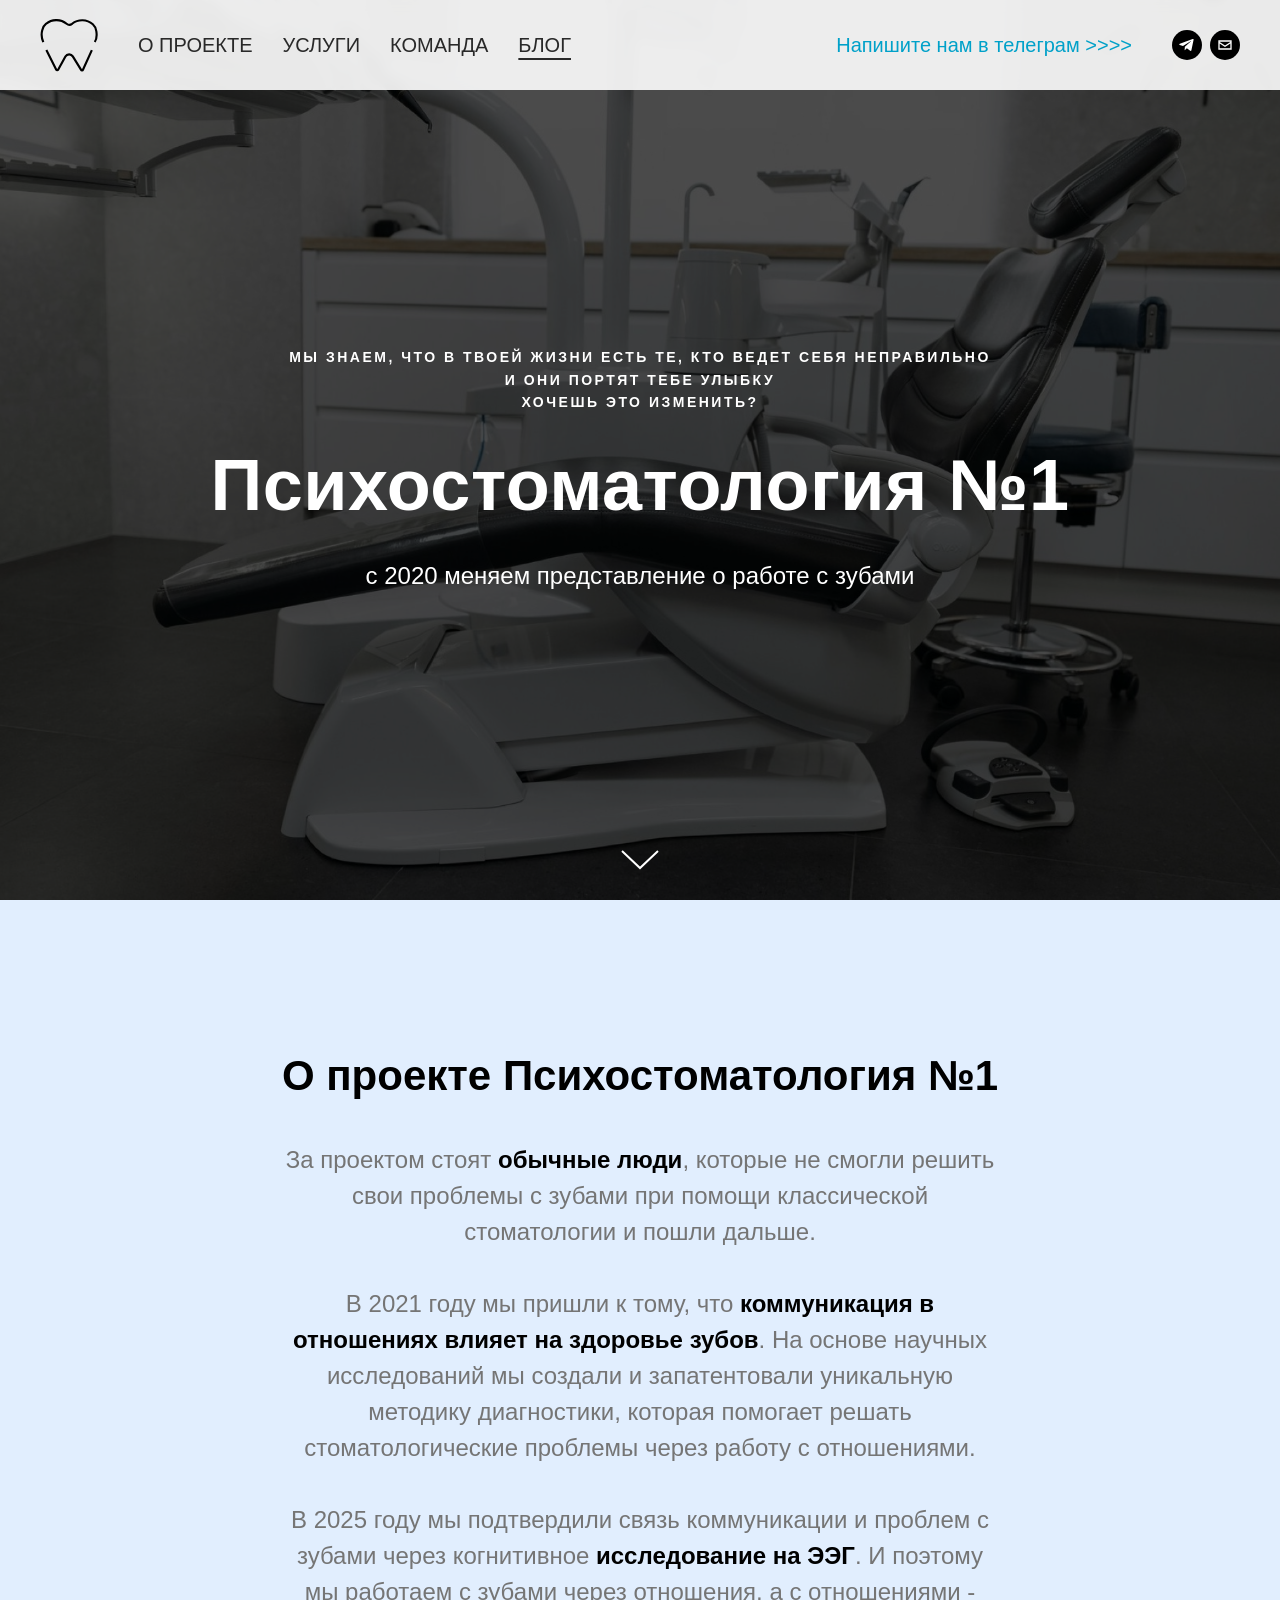
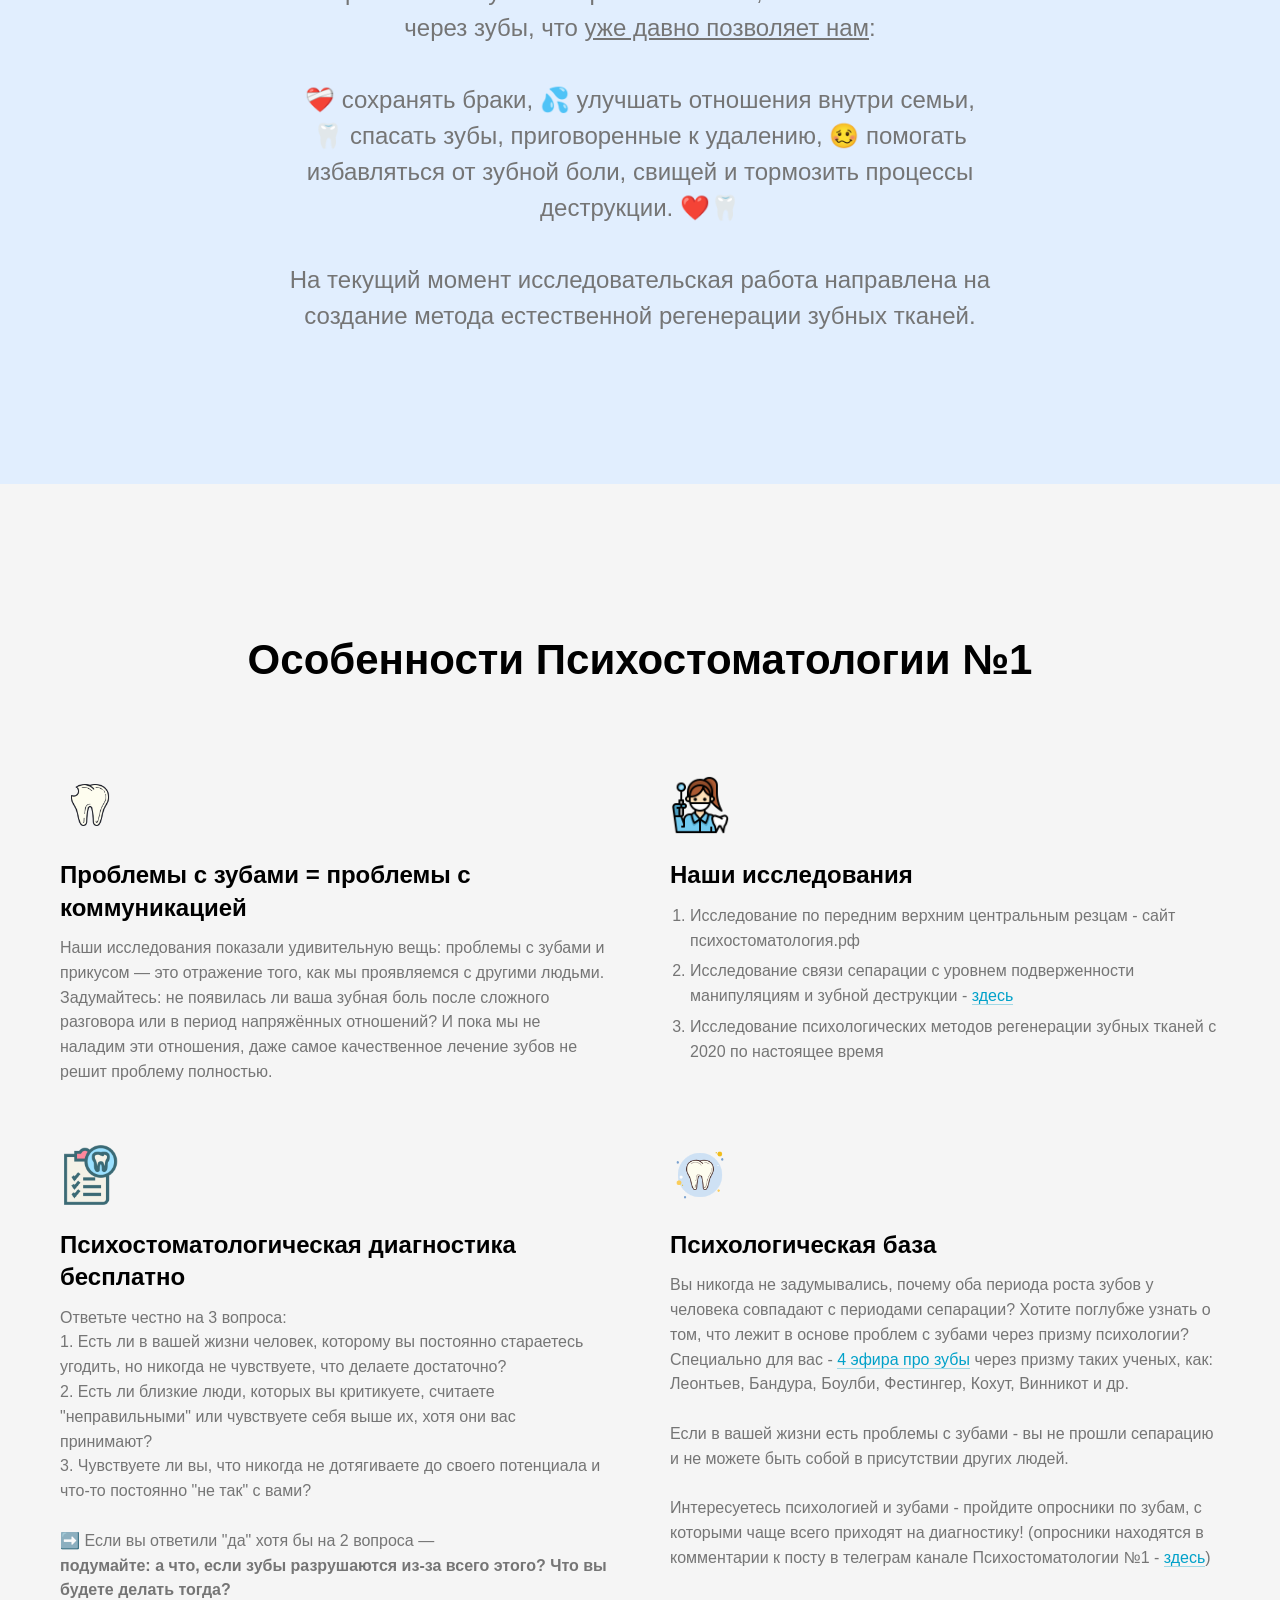
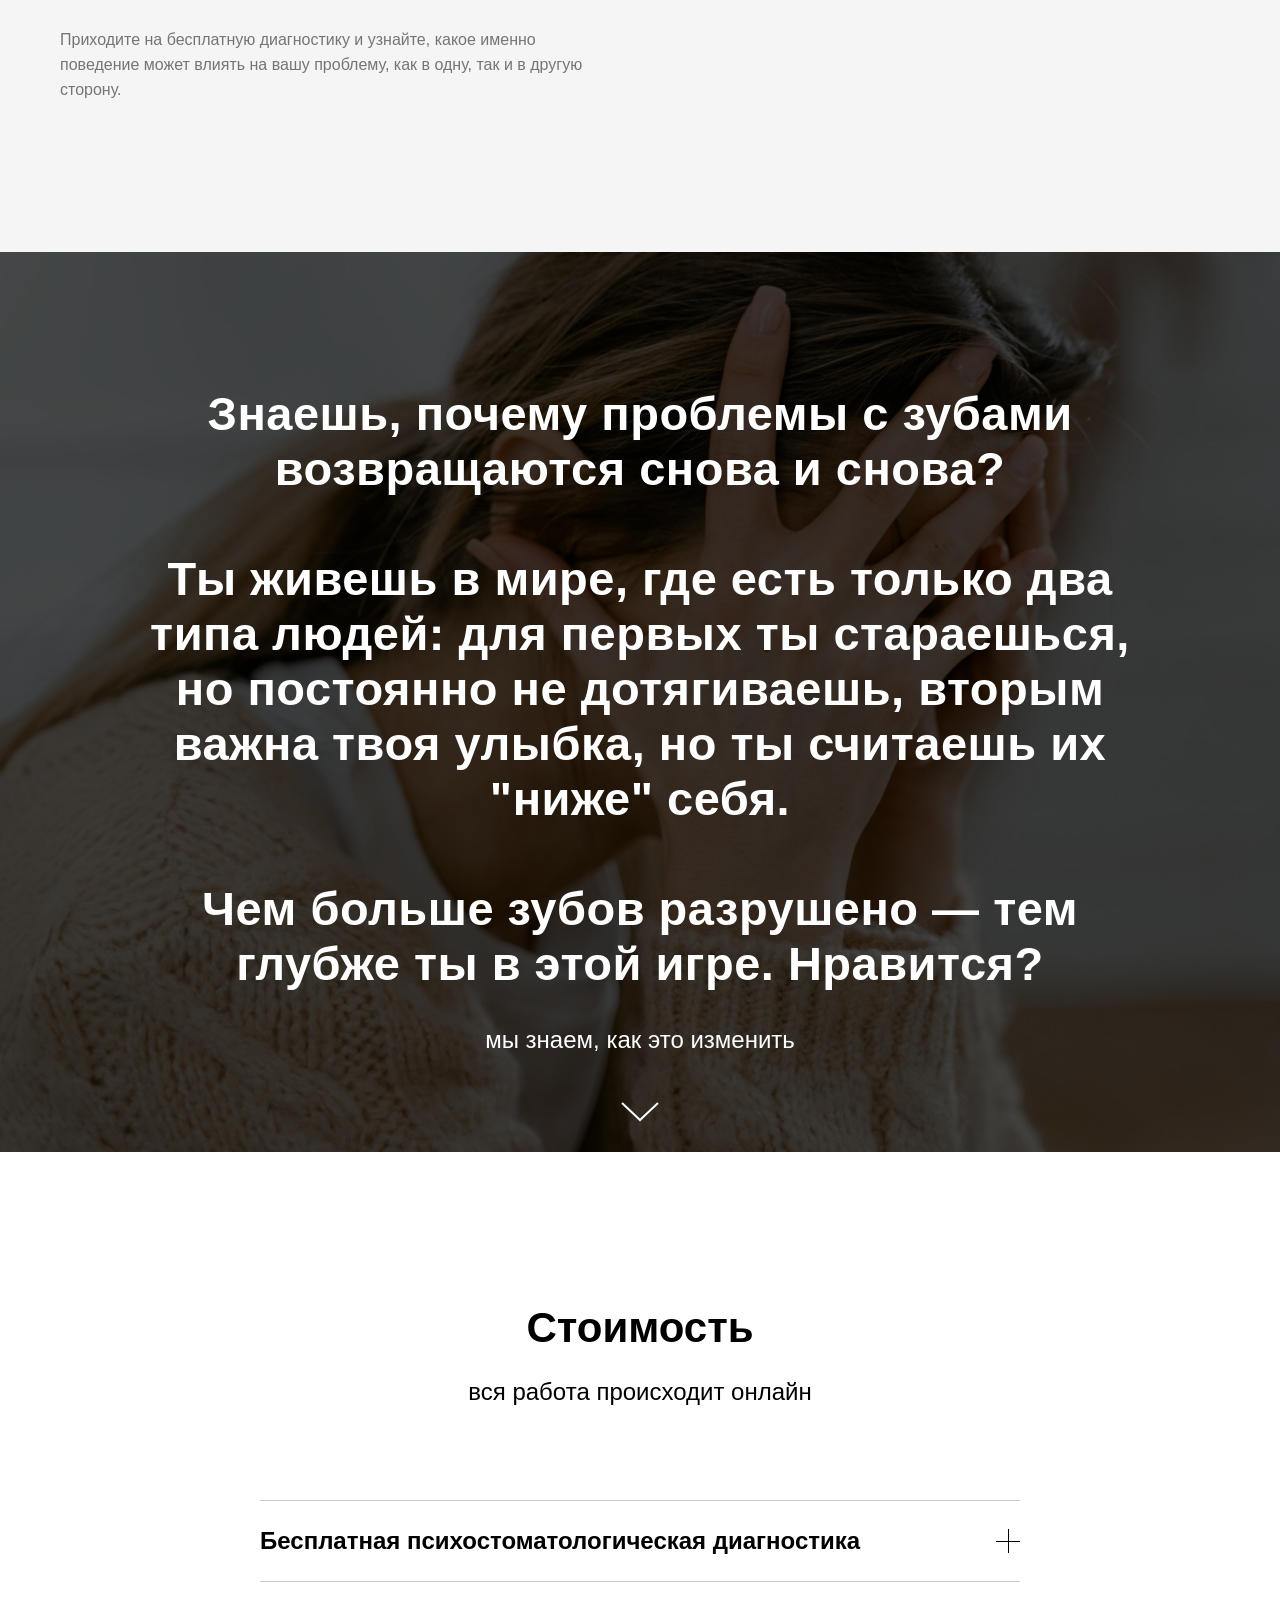
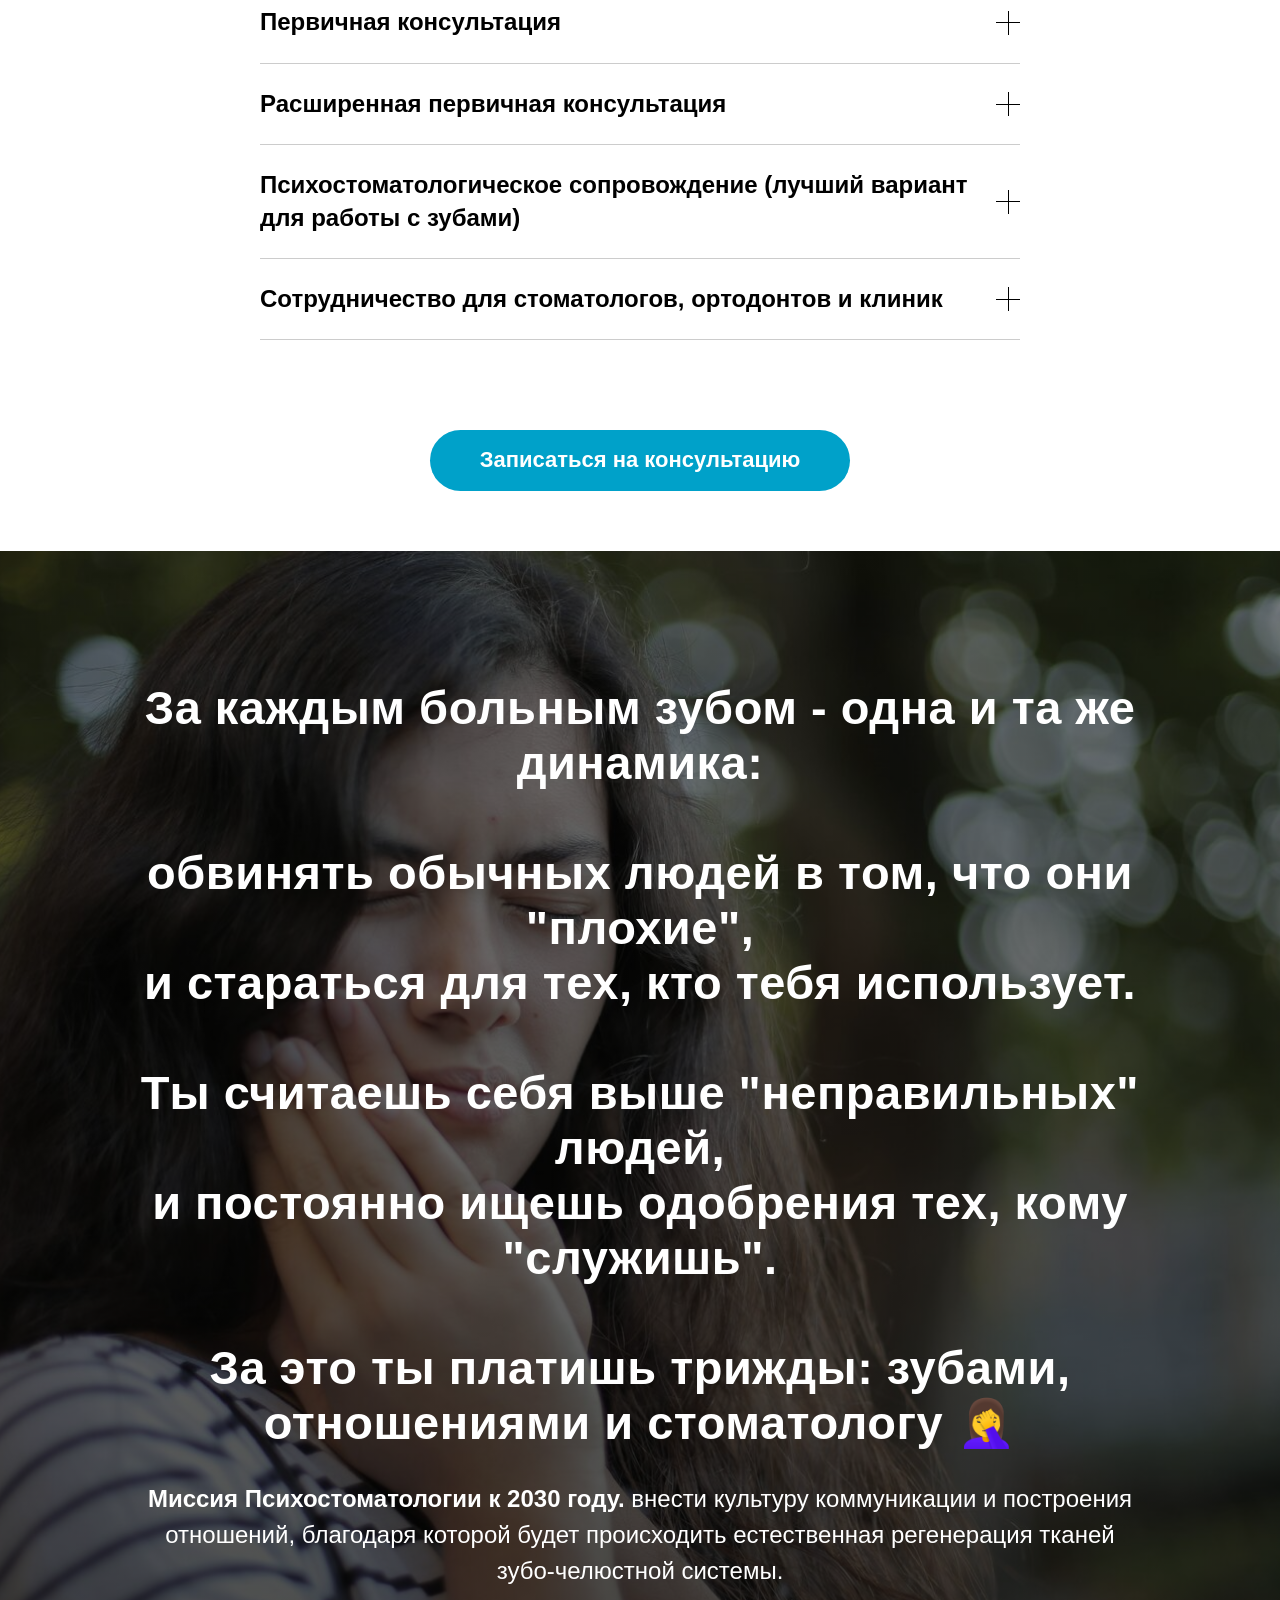
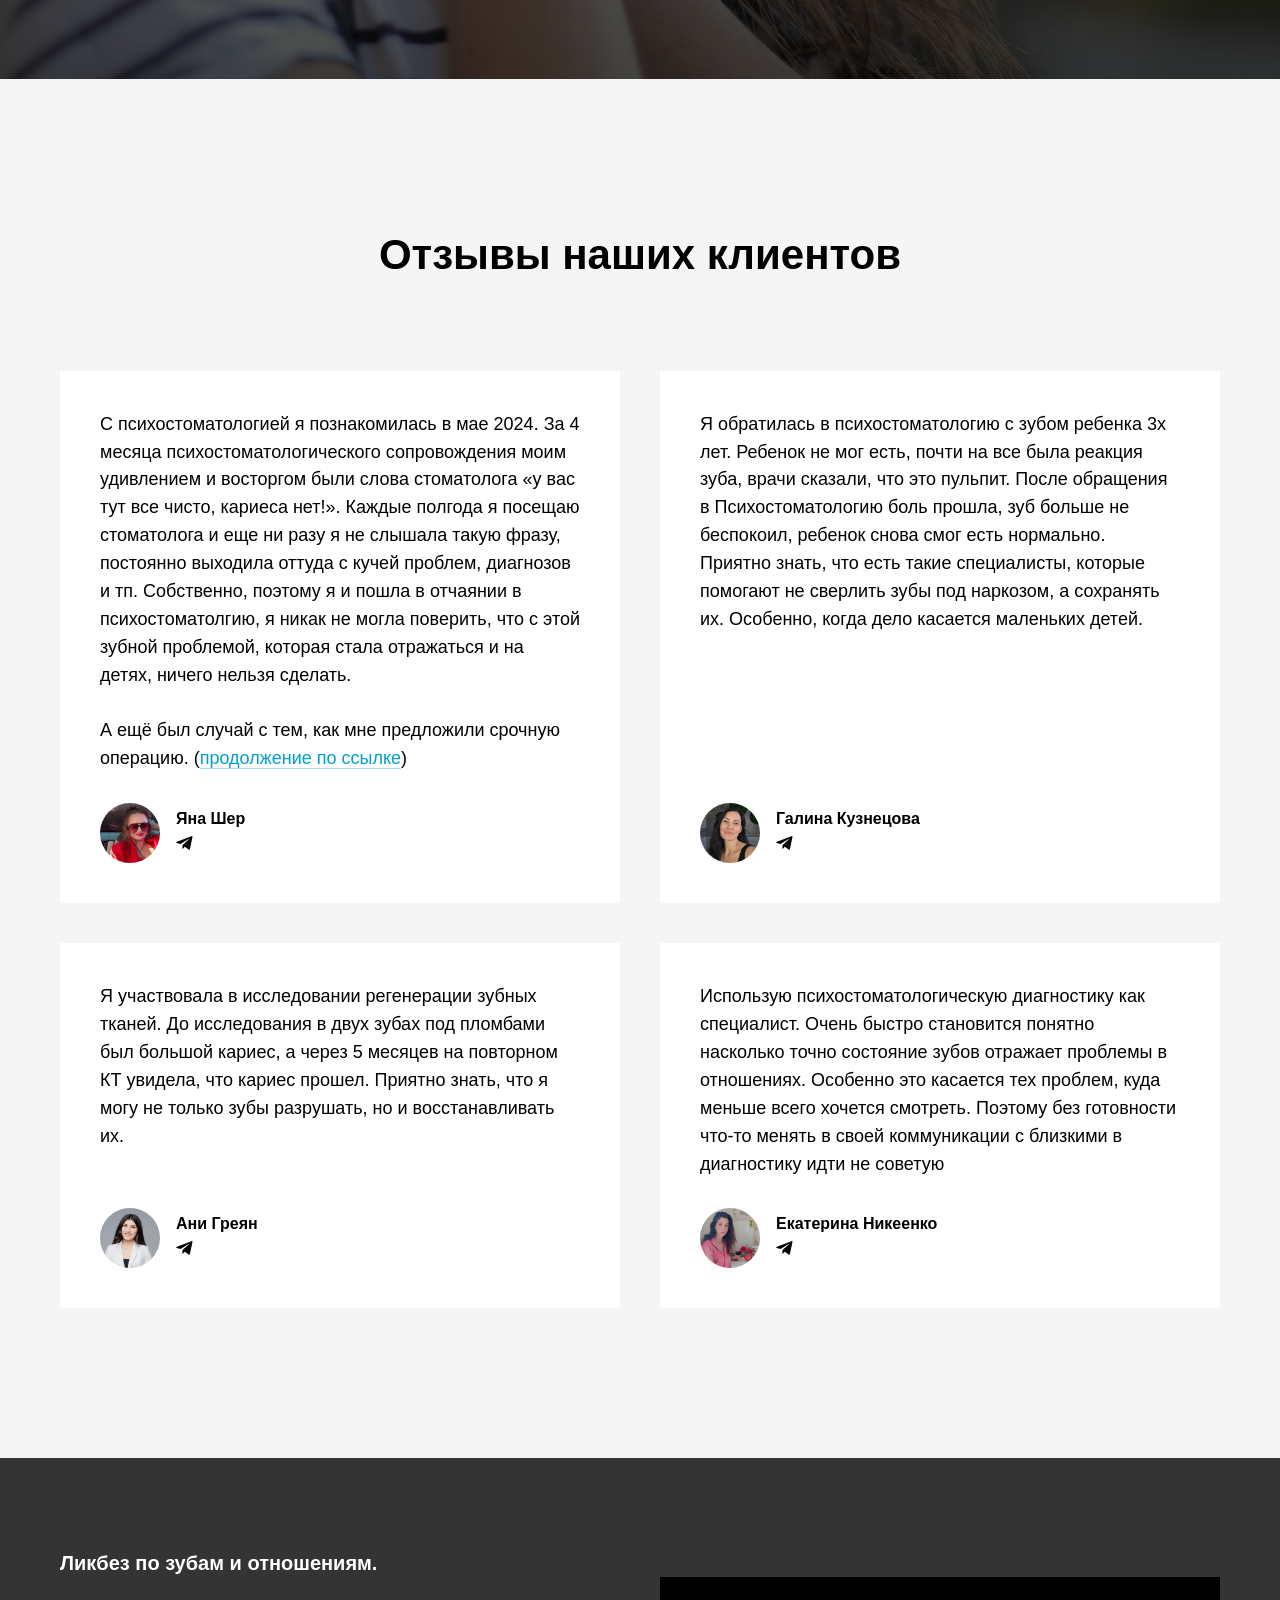
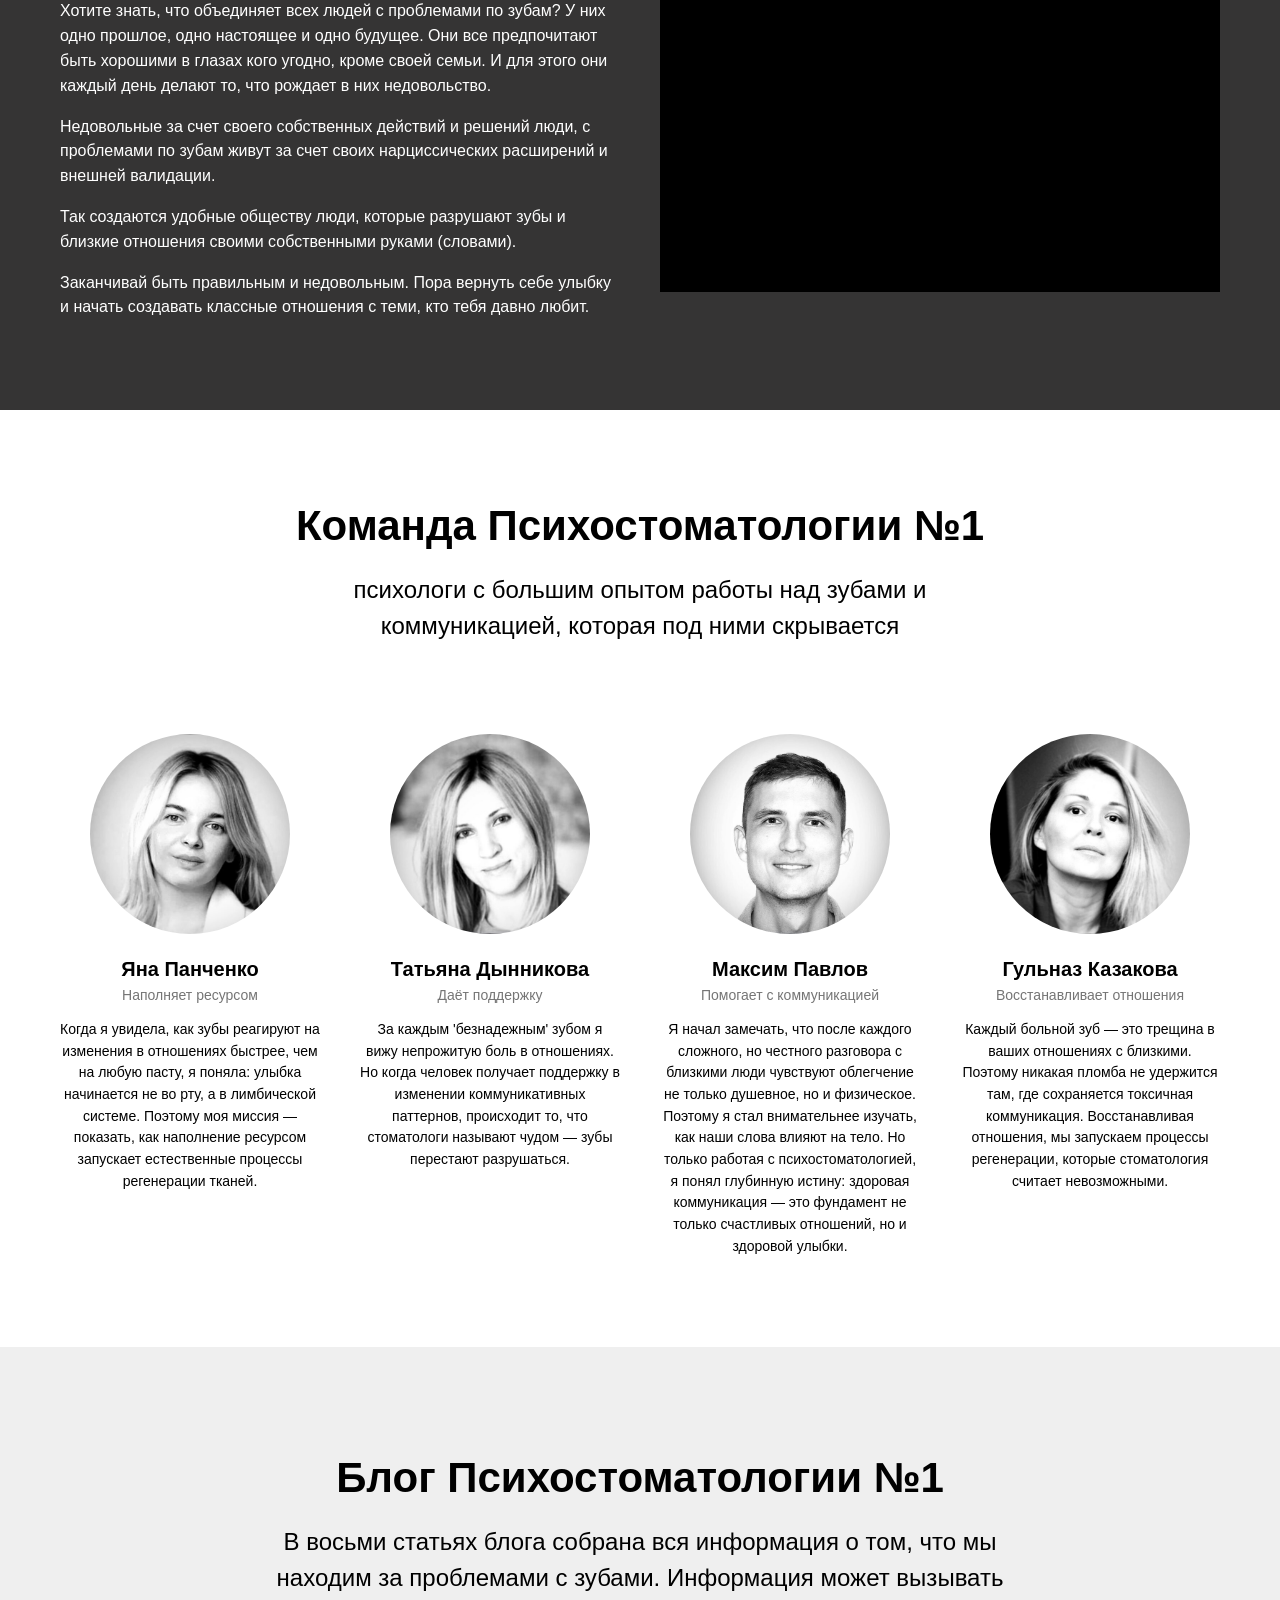
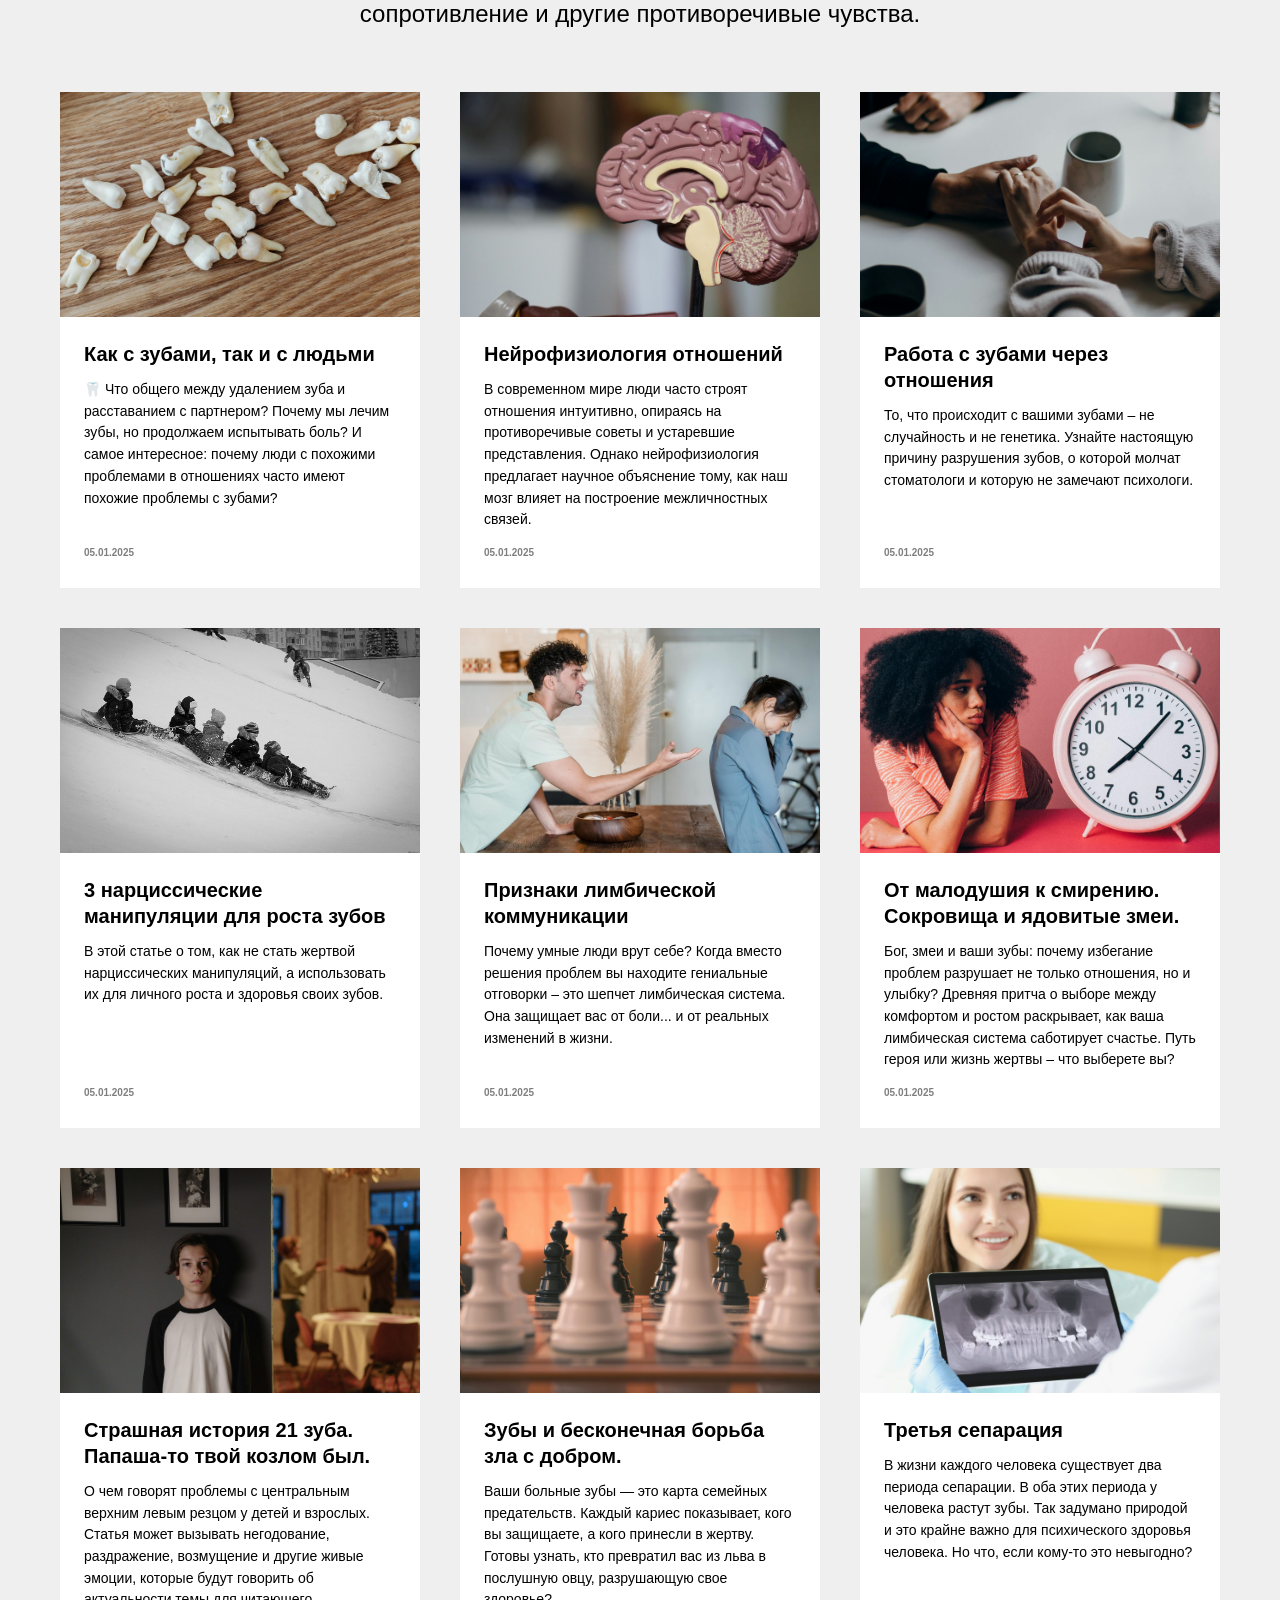
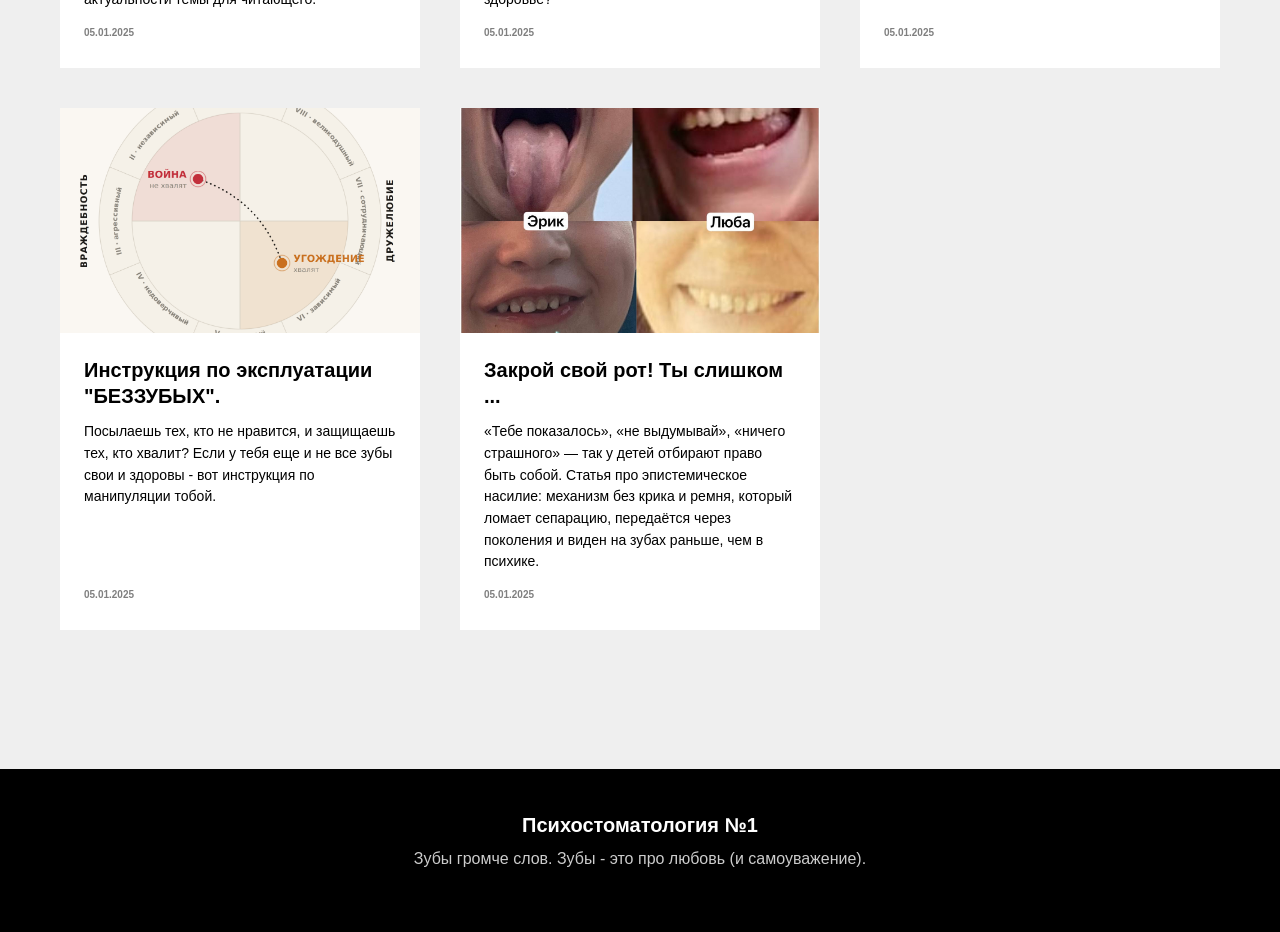
==== index.html @ bb23e8fd "Rephrase diagnostic result sentence (ТЗ-5 B) Co-Authored-By: Claude Opus 5.5 <noreply@anthropic.com>" ====
<!DOCTYPE html>
<html lang="ru">
<head>
<meta charset="utf-8">
<meta name="viewport" content="width=device-width, initial-scale=1">
<title>Психостоматология №1</title>
<meta name="description" content="Про зубы через отношения. Без сверления и удаления.">
<link rel="canonical" href="https://psyteeth.ru/">
<meta property="og:type" content="website">
<meta property="og:title" content="Психостоматология №1">
<meta property="og:description" content="Про зубы через отношения. Без сверления и удаления.">
<meta property="og:url" content="https://psyteeth.ru/">
<meta property="og:image" content="https://psyteeth.ru/assets/img/62626664-noroot.jpg">
<link rel="icon" href="./assets/img/30326538-ttttt.svg" type="image/svg+xml">
<link rel="preload" as="image" href="./assets/img/62626664-noroot.jpg">
<link rel="stylesheet" href="./assets/css/style.css">
</head>
<body>

<header class="header">
  <div class="header__inner">
    <a class="header__logo" href="./" aria-label="Психостоматология №1"><img src="./assets/img/30326538-ttttt.svg" alt="Психостоматология №1"></a>
    <nav class="header__nav">
      <a href="#about">О проекте</a>
      <a href="#services">Услуги</a>
      <a href="#specialists">Команда</a>
      <a href="#blog">Блог</a>
    </nav>
    <a class="header__cta" href="https://t.me/psyteeth">Напишите нам в телеграм &gt;&gt;&gt;&gt;</a>
    <div class="header__social">
      <a href="https://t.me/psyteeth" aria-label="Telegram"><svg viewBox="0 0 24 24"><path d="M21.9 4.3 18.6 19.8c-.2 1.1-.9 1.4-1.8.9l-5-3.7-2.4 2.3c-.3.3-.5.5-1 .5l.4-5.1 9.2-8.3c.4-.4-.1-.6-.6-.2L6 13.4 1.1 11.9c-1.1-.3-1.1-1.1.2-1.6L20.5 2.9c.9-.3 1.7.2 1.4 1.4z"/></svg></a>
      <a href="mailto:psyteeth@gmail.com" aria-label="Email"><svg viewBox="0 0 24 24"><path d="M2 5h20v14H2zm2 2v.4l8 5.3 8-5.3V7zm16 10V9.8l-8 5.3-8-5.3V17z"/></svg></a>
    </div>
    <button class="burger" aria-label="Меню" aria-expanded="false"><span></span><span></span><span></span></button>
  </div>
</header>

<main>
<section class="cover" style="background-image:url('./assets/img/62626664-noroot.jpg')">
  <div class="cover__inner">
    <div class="cover__uptitle">мы знаем, что в твоей жизни есть те, кто ведет себя неправильно<br>и они портят тебе улыбку<br>хочешь это изменить?</div>
    <h1 class="cover__title">Психостоматология №1</h1>
    <div class="cover__descr">с 2020 меняем представление о работе с зубами</div>
  </div>
  <a class="cover__arrow" href="#about" aria-label="Вниз"><svg viewBox="0 0 38 20"><path d="M1 1l18 17L37 1"/></svg></a>
</section>

<section id="about" class="section bg-blue">
  <div class="container narrow center">
    <h2 class="section-title" style="margin-bottom:40px">О проекте Психостоматология №1</h2>
    <div class="descr-xl">
      <p>За проектом стоят <strong>обычные люди</strong>, которые не смогли решить свои проблемы с зубами при помощи классической стоматологии и пошли дальше.</p>
      <br>
      <p>В 2021 году мы пришли к тому, что <strong>коммуникация в отношениях влияет на здоровье зубов</strong>. На основе научных исследований мы создали и запатентовали уникальную методику диагностики, которая помогает решать стоматологические проблемы через работу с отношениями.</p>
      <br>
      <p>В 2025 году мы подтвердили связь коммуникации и проблем с зубами через когнитивное <strong>исследование на ЭЭГ</strong>. И поэтому мы работаем с зубами через отношения, а с отношениями - через зубы, что <u>уже давно позволяет нам</u>:</p>
      <br>
      <p>❤️‍🩹 сохранять браки, 💦 улучшать отношения внутри семьи,<br>🦷 спасать зубы, приговоренные к удалению, 🥴 помогать избавляться от зубной боли, свищей и тормозить процессы деструкции. ❤️🦷</p>
      <br>
      <p>На текущий момент исследовательская работа направлена на создание метода естественной регенерации зубных тканей.</p>
    </div>
  </div>
</section>

<section class="section bg-light">
  <div class="container">
    <h2 class="section-title" style="margin-bottom:90px">Особенности Психостоматологии №1</h2>
    <div class="features">
      <div class="feature">
        <img src="./assets/img/32353262-icons8-dental-100.png" alt="" width="60" height="60">
        <h3 class="name-xl">Проблемы с зубами = проблемы с коммуникацией</h3>
        <p class="descr-xs">Наши исследования показали удивительную вещь: проблемы с зубами и прикусом — это отражение того, как мы проявляемся с другими людьми. Задумайтесь: не появилась ли ваша зубная боль после сложного разговора или в период напряжённых отношений? И пока мы не наладим эти отношения, даже самое качественное лечение зубов не решит проблему полностью.</p>
      </div>
      <div class="feature">
        <img src="./assets/img/61313837-icons8-dentist-64.png" alt="" width="60" height="60">
        <h3 class="name-xl">Наши исследования</h3>
        <ol class="descr-xs">
          <li>Исследование по передним верхним центральным резцам - сайт психостоматология.рф</li>
          <li>Исследование связи сепарации с уровнем подверженности манипуляциям и зубной деструкции - <a class="link" href="https://docs.google.com/forms/d/e/1FAIpQLScH9Zh-UKc7bn27ezH3oMqWE4zdRu2yS6kJsks11IYkzGbmZw/viewform">здесь</a></li>
          <li>Исследование психологических методов регенерации зубных тканей с 2020 по настоящее время</li>
        </ol>
      </div>
      <div class="feature">
        <img src="./assets/img/37633338-icons8-dental-check-.png" alt="" width="60" height="60">
        <h3 class="name-xl">Психостоматологическая диагностика бесплатно</h3>
        <div class="descr-xs">
          <p>Ответьте честно на 3 вопроса:<br>
          1. Есть ли в вашей жизни человек, которому вы постоянно стараетесь угодить, но никогда не чувствуете, что делаете достаточно?<br>
          2. Есть ли близкие люди, которых вы критикуете, считаете "неправильными" или чувствуете себя выше их, хотя они вас принимают?<br>
          3. Чувствуете ли вы, что никогда не дотягиваете до своего потенциала и что-то постоянно "не так" с вами?</p>
          <br>
          <p>➡️ Если вы ответили "да" хотя бы на 2 вопроса —<br><strong>подумайте: а что, если зубы разрушаются из-за всего этого? Что вы будете делать тогда?</strong></p>
          <br>
          <p>Приходите на бесплатную диагностику и узнайте, какое именно поведение может влиять на вашу проблему, как в одну, так и в другую сторону.</p>
        </div>
      </div>
      <div class="feature">
        <img src="./assets/img/66623166-icons8-tooth-100.png" alt="" width="60" height="60">
        <h3 class="name-xl">Психологическая база</h3>
        <div class="descr-xs">
          <p>Вы никогда не задумывались, почему оба периода роста зубов у человека совпадают с периодами сепарации? Хотите поглубже узнать о том, что лежит в основе проблем с зубами через призму психологии? Специально для вас - <a class="link" href="https://t.me/psy_teeth_official/477">4 эфира про зубы</a> через призму таких ученых, как: Леонтьев, Бандура, Боулби, Фестингер, Кохут, Винникот и др.</p>
          <br>
          <p>Если в вашей жизни есть проблемы с зубами - вы не прошли сепарацию и не можете быть собой в присутствии других людей.</p>
          <br>
          <p>Интересуетесь психологией и зубами - пройдите опросники по зубам, с которыми чаще всего приходят на диагностику! (опросники находятся в комментарии к посту в телеграм канале Психостоматологии №1 - <a class="link" href="https://t.me/psy_teeth_official/604">здесь</a>)</p>
        </div>
      </div>
    </div>
  </div>
</section>

<section class="cover" style="background-image:url('./assets/img/31616364-pexels-photo-7699410.jpeg')">
  <div class="cover__inner">
    <h2 class="cover__title cover__title--md">Знаешь, почему проблемы с зубами возвращаются снова и снова?<br><br>Ты живешь в мире, где есть только два типа людей: для первых ты стараешься, но постоянно не дотягиваешь, вторым важна твоя улыбка, но ты считаешь их "ниже" себя.<br><br>Чем больше зубов разрушено — тем глубже ты в этой игре. Нравится?</h2>
    <div class="cover__descr">мы знаем, как это изменить</div>
  </div>
  <a class="cover__arrow" href="#services" aria-label="Вниз"><svg viewBox="0 0 38 20"><path d="M1 1l18 17L37 1"/></svg></a>
</section>

<section id="services" class="section" style="padding-bottom:60px">
  <div class="container">
    <h2 class="section-title">Стоимость</h2>
    <p class="section-descr">вся работа происходит онлайн</p>
    <div class="accordion">
      <details class="acc-item">
        <summary>Бесплатная психостоматологическая диагностика</summary>
        <div class="acc-body">
          <p>Проводится для следующих случаев:</p>
          <ul>
            <li>кариес с наличием болевых ощущений и без</li><li>кривизна зуба</li><li>раскол/скол зуба</li><li>зубной камень</li><li>периодонтит</li><li>пародонтит</li><li>стоматит</li><li>адентия</li><li>спадание моста</li><li>налёт</li><li>запах</li><li>киста</li><li>гранулема, свищ</li><li>проблемы прикуса</li><li>рецессия десны</li><li>травматичность десны</li><li>кровоточивость</li><li>и другие беспокоящие вопросы, в т.ч. по зубам детей.</li>
          </ul>
          <p><strong>! если тот или иной вопрос по зубам не вызывает у вас дискомфорта, диагностика вам не подходит !</strong></p>
          <p>Бесплатная диагностика предназначена для поиска причин происходящего с зубами/десной/челюстью, продолжительность до 20 минут.</p>
          <p><strong>Что вы получите:</strong></p>
          <ul>
            <li>понимание проблемного паттерна коммуникации в повторяющейся стрессовой ситуации;</li>
            <li>понимание целевого паттерна коммуникации в стрессовой ситуации;</li>
            <li>рекомендации по развитию целевого поведения.</li>
          </ul>
          <p><strong>Формат проведения:</strong> видео созвон с записью видео (видео может быть использовано на ресурсах психостоматологии). Если Вас смущает публичный формат, то есть возможность провести диагностику без записи видео. Стоимость такой диагностики 1000 рублей.</p>
          <p><strong>Диагностику проводит:</strong> руководитель психостоматологии.</p>
          <p>Для записи - писать <a class="link" href="https://t.me/happinessguy">в телеграм</a></p>
        </div>
      </details>
      <details class="acc-item">
        <summary>Первичная консультация</summary>
        <div class="acc-body">
          <p>Психологическая консультация по беспокоящему состоянию/симптому зубов или челюсти продолжительностью 1 час. За это время вы сможете:</p>
          <ul>
            <li>Проработать свой запрос по волнующему вопросу с зубами</li>
            <li>Протестировать передовые психостоматологические техники для работы с зубами и отношениями.</li>
          </ul>
          <p><strong>Стоимость:</strong> 2500 руб* (повторные консультации - 5000 руб.)<br><strong>Формат:</strong> онлайн**<br><strong>Консультацию проводит:</strong> специалист психостоматологии.</p>
          <p>*в случае отсутствия готовности к психостоматологической работе или психологического сопротивления к работе консультация прерывается, стоимость возвращается в полном объема.<br>** консультация проходит в онлайн формате и происходит над одним конкретным симптомом, который ощутимо беспокоит в моменте.</p>
          <p>Для записи - пишите <a class="link" href="https://t.me/psyteeth">в телеграм</a></p>
        </div>
      </details>
      <details class="acc-item">
        <summary>Расширенная первичная консультация</summary>
        <div class="acc-body">
          <p>Психологическая консультация по беспокоящим состояниям/симптомам зубов и/или челюсти продолжительностью до 2х часов. За это время мы можем:</p>
          <ul>
            <li>Продиагностировать все ваши вопросы по зубам и найти все моменты в отношениях, которые с ними связаны.</li>
            <li>Совместно составить дорожную карту действий для достижения желаемых результатов.</li>
            <li>Протестировать передовые психостоматологические техники для работы с зубами и отношениями.</li>
            <li>дополнительно: медитация для самостоятельной работы с болью/дискомфортом</li>
            <li>дополнительно: чтение КТ снимков при наличии</li>
            <li>дополнительно: месячная подписка на психостоматологическое сопровождние</li>
          </ul>
          <p><strong>Стоимость:</strong> 30 000 руб<br><strong>Формат:</strong> онлайн (или офлайн с дополнительной оплатой)<br><strong>Консультацию проводит:</strong> руководитель психостоматологии, Антон Казаков</p>
          <p>Для записи - пишите <a class="link" href="https://t.me/psyteeth">в телеграм</a></p>
        </div>
      </details>
      <details class="acc-item">
        <summary>Психостоматологическое сопровождение (лучший вариант для работы с зубами)</summary>
        <div class="acc-body">
          <p>Психостоматологическая работа с зубами через работу с коммуникацией в отношениях (в групповом или индивидуальном форматах)</p>
          <ul>
            <li>для тех, кто решительно нацелен на улучшение состояния зубов через работу с отношениями;</li>
            <li>в онлайн формате, в группе единомышленников, с поддержкой специалистов психостоматологии;</li>
            <li>для того, чтобы развить эмоциональную устойчивость в любой коммуникации, научиться переводить стресс оппонента в спокойствие и уметь выстраивать конструктивную коммуникацию с любым человеком.</li>
          </ul>
          <p>Сопровождение доступно только после бесплатной диагностики.<br>Происходит в групповом формате при участии всех специалистов Психостоматологии №1.</p>
          <p><strong>Стоимость:</strong> от 9000 руб / месяц<br>Возможно индивидуальное сопровождение.</p>
          <p><a class="link" href="https://psyteeth.github.io/schedule/">Подробнее | РАСПИСАНИЕ</a></p>
        </div>
      </details>
      <details class="acc-item">
        <summary>Сотрудничество для стоматологов, ортодонтов и клиник</summary>
        <div class="acc-body">
          <p>Психостоматологическая диагностика вашего клиента на предмет первопричин проблемы</p>
          <ul>
            <li>чтобы было понятно, почему происходят рецидивы и как их избежать</li>
            <li>чтобы прояснить необъяснимые с точки зрения классической стоматологии процессы</li>
            <li>чтобы результаты вашей работы сохранялись дольше</li>
            <li>чтобы добавить профессионализма своему подходу</li>
            <li>чтобы провести научное исследование на тему совместного подхода в работе с зубами</li>
          </ul>
          <p>Вы можете быть одними из первых, кто внедрит в свою работу психостоматологический подход, а можете подождать пока это станет мейнстримом.</p>
        </div>
      </details>
    </div>
  </div>
</section>
<div class="btn-wrap"><a class="btn" href="https://t.me/psyteeth">Записаться на консультацию</a></div>

<section class="cover cover--soft" style="background-image:url('./assets/img/61313061-pexels-photo-3808804.jpeg')">
  <div class="cover__inner">
    <h2 class="cover__title cover__title--md">За каждым больным зубом - одна и та же динамика:<br><br>обвинять обычных людей в том, что они "плохие",<br>и стараться для тех, кто тебя использует.<br><br>Ты считаешь себя выше "неправильных" людей,<br>и постоянно ищешь одобрения тех, кому "служишь".<br><br>За это ты платишь трижды: зубами, отношениями и стоматологу 🤦‍♀️</h2>
    <div class="cover__descr"><strong>Миссия Психостоматологии к 2030 году.</strong> внести культуру коммуникации и построения отношений, благодаря которой будет происходить естественная регенерация тканей зубо-челюстной системы.</div>
  </div>
</section>

<section class="section bg-light">
  <div class="container">
    <h2 class="section-title" style="margin-bottom:90px">Отзывы наших клиентов</h2>
    <div class="reviews">
      <div class="review">
        <div class="review__text">С психостоматологией я познакомилась в мае 2024. За 4 месяца психостоматологического сопровождения моим удивлением и восторгом были слова стоматолога «у вас тут все чисто, кариеса нет!». Каждые полгода я посещаю стоматолога и еще ни разу я не слышала такую фразу, постоянно выходила оттуда с кучей проблем, диагнозов и тп. Собственно, поэтому я и пошла в отчаянии в психостоматолгию, я никак не могла поверить, что с этой зубной проблемой, которая стала отражаться и на детях, ничего нельзя сделать.<br><br>А ещё был случай с тем, как мне предложили срочную операцию. (<a class="link" href="https://t.me/psy_teeth/53912">продолжение по ссылке</a>)</div>
        <div class="review__author"><img src="./assets/img/65353538-Screenshot_2568-07-1.png" alt="Яна Шер" loading="lazy"><div><div class="review__name">Яна Шер</div><a class="review__tg" href="https://t.me/psy_teeth/53912" aria-label="Отзыв в телеграм"><svg viewBox="0 0 24 24"><path d="M21.9 4.3 18.6 19.8c-.2 1.1-.9 1.4-1.8.9l-5-3.7-2.4 2.3c-.3.3-.5.5-1 .5l.4-5.1 9.2-8.3c.4-.4-.1-.6-.6-.2L6 13.4 1.1 11.9c-1.1-.3-1.1-1.1.2-1.6L20.5 2.9c.9-.3 1.7.2 1.4 1.4z"/></svg></a></div></div>
      </div>
      <div class="review">
        <div class="review__text">Я обратилась в психостоматологию с зубом ребенка 3х лет. Ребенок не мог есть, почти на все была реакция зуба, врачи сказали, что это пульпит. После обращения в Психостоматологию боль прошла, зуб больше не беспокоил, ребенок снова смог есть нормально. Приятно знать, что есть такие специалисты, которые помогают не сверлить зубы под наркозом, а сохранять их. Особенно, когда дело касается маленьких детей.</div>
        <div class="review__author"><img src="./assets/img/61616435-Screenshot_2568-07-1.png" alt="Галина Кузнецова" loading="lazy"><div><div class="review__name">Галина Кузнецова</div><a class="review__tg" href="https://t.me/psy_teeth/15396" aria-label="Отзыв в телеграм"><svg viewBox="0 0 24 24"><path d="M21.9 4.3 18.6 19.8c-.2 1.1-.9 1.4-1.8.9l-5-3.7-2.4 2.3c-.3.3-.5.5-1 .5l.4-5.1 9.2-8.3c.4-.4-.1-.6-.6-.2L6 13.4 1.1 11.9c-1.1-.3-1.1-1.1.2-1.6L20.5 2.9c.9-.3 1.7.2 1.4 1.4z"/></svg></a></div></div>
      </div>
      <div class="review">
        <div class="review__text">Я участвовала в исследовании регенерации зубных тканей. До исследования в двух зубах под пломбами был большой кариес, а через 5 месяцев на повторном КТ увидела, что кариес прошел. Приятно знать, что я могу не только зубы разрушать, но и восстанавливать их.</div>
        <div class="review__author"><img src="./assets/img/31653564-Screenshot_2568-07-1.png" alt="Ани Греян" loading="lazy"><div><div class="review__name">Ани Греян</div><a class="review__tg" href="https://t.me/psy_teeth/6833" aria-label="Отзыв в телеграм"><svg viewBox="0 0 24 24"><path d="M21.9 4.3 18.6 19.8c-.2 1.1-.9 1.4-1.8.9l-5-3.7-2.4 2.3c-.3.3-.5.5-1 .5l.4-5.1 9.2-8.3c.4-.4-.1-.6-.6-.2L6 13.4 1.1 11.9c-1.1-.3-1.1-1.1.2-1.6L20.5 2.9c.9-.3 1.7.2 1.4 1.4z"/></svg></a></div></div>
      </div>
      <div class="review">
        <div class="review__text">Использую психостоматологическую диагностику как специалист. Очень быстро становится понятно насколько точно состояние зубов отражает проблемы в отношениях. Особенно это касается тех проблем, куда меньше всего хочется смотреть. Поэтому без готовности что-то менять в своей коммуникации с близкими в диагностику идти не советую</div>
        <div class="review__author"><img src="./assets/img/33616436-Screenshot_2568-07-1.png" alt="Екатерина Никеенко" loading="lazy"><div><div class="review__name">Екатерина Никеенко</div><a class="review__tg" href="https://t.me/psy_teeth/21756" aria-label="Отзыв в телеграм"><svg viewBox="0 0 24 24"><path d="M21.9 4.3 18.6 19.8c-.2 1.1-.9 1.4-1.8.9l-5-3.7-2.4 2.3c-.3.3-.5.5-1 .5l.4-5.1 9.2-8.3c.4-.4-.1-.6-.6-.2L6 13.4 1.1 11.9c-1.1-.3-1.1-1.1.2-1.6L20.5 2.9c.9-.3 1.7.2 1.4 1.4z"/></svg></a></div></div>
      </div>
    </div>
  </div>
</section>

<section class="section--tight bg-dark">
  <div class="container textvideo">
    <div class="textvideo__text">
      <h3>Ликбез по зубам и отношениям.</h3>
      <p>Хотите знать, что объединяет всех людей с проблемами по зубам? У них одно прошлое, одно настоящее и одно будущее. Они все предпочитают быть хорошими в глазах кого угодно, кроме своей семьи. И для этого они каждый день делают то, что рождает в них недовольство.</p>
      <p>Недовольные за счет своего собственных действий и решений люди, с проблемами по зубам живут за счет своих нарциссических расширений и внешней валидации.</p>
      <p>Так создаются удобные обществу люди, которые разрушают зубы и близкие отношения своими собственными руками (словами).</p>
      <p>Заканчивай быть правильным и недовольным. Пора вернуть себе улыбку и начать создавать классные отношения с теми, кто тебя давно любит.</p>
    </div>
    <div class="video"><iframe src="https://www.youtube-nocookie.com/embed/63_Ii-wi34U?rel=0" title="Ликбез по зубам и отношениям" loading="lazy" allow="accelerometer; autoplay; clipboard-write; encrypted-media; gyroscope; picture-in-picture" allowfullscreen></iframe></div>
  </div>
</section>

<section id="specialists" class="section--tight">
  <div class="container">
    <h2 class="section-title">Команда Психостоматологии №1</h2>
    <p class="section-descr">психологи с большим опытом работы над зубами и коммуникацией, которая под ними скрывается</p>
    <div class="team">
      <div><img class="team__photo" src="./assets/img/31353537-photo_2025-01-09_19-.jpg" alt="Яна Панченко" loading="lazy"><div class="team__name">Яна Панченко</div><div class="team__role">Наполняет ресурсом</div><p class="team__text">Когда я увидела, как зубы реагируют на изменения в отношениях быстрее, чем на любую пасту, я поняла: улыбка начинается не во рту, а в лимбической системе. Поэтому моя миссия — показать, как наполнение ресурсом запускает естественные процессы регенерации тканей.</p></div>
      <div><img class="team__photo" src="./assets/img/37393135-photo_2025-01-09_20-.jpg" alt="Татьяна Дынникова" loading="lazy"><div class="team__name">Татьяна Дынникова</div><div class="team__role">Даёт поддержку</div><p class="team__text">За каждым 'безнадежным' зубом я вижу непрожитую боль в отношениях. Но когда человек получает поддержку в изменении коммуникативных паттернов, происходит то, что стоматологи называют чудом — зубы перестают разрушаться.</p></div>
      <div><img class="team__photo" src="./assets/img/63326233-photo_2025-01-09_19-.jpg" alt="Максим Павлов" loading="lazy"><div class="team__name">Максим Павлов</div><div class="team__role">Помогает с коммуникацией</div><p class="team__text">Я начал замечать, что после каждого сложного, но честного разговора с близкими люди чувствуют облегчение не только душевное, но и физическое. Поэтому я стал внимательнее изучать, как наши слова влияют на тело. Но только работая с психостоматологией, я понял глубинную истину: здоровая коммуникация — это фундамент не только счастливых отношений, но и здоровой улыбки.</p></div>
      <div><img class="team__photo" src="./assets/img/34326562-photo_2025-01-09_19-.jpg" alt="Гульназ Казакова" loading="lazy"><div class="team__name">Гульназ Казакова</div><div class="team__role">Восстанавливает отношения</div><p class="team__text">Каждый больной зуб — это трещина в ваших отношениях с близкими. Поэтому никакая пломба не удержится там, где сохраняется токсичная коммуникация. Восстанавливая отношения, мы запускаем процессы регенерации, которые стоматология считает невозможными.</p></div>
    </div>
  </div>
</section>

<section id="blog" class="section bg-light2" style="padding:105px 0 135px">
  <div class="container">
    <h2 class="section-title">Блог Психостоматологии №1</h2>
    <p class="section-descr" style="margin-bottom:60px">В восьми статьях блога собрана вся информация о том, что мы находим за проблемами с зубами. Информация может вызывать сопротивление и другие противоречивые чувства.</p>
    <div class="feed feed--grid">
      <div class="feed__track">
<!--FEED-->
<a class="card" href="./tpost/2b5z7y31y1-kak-s-zubami-tak-i-s-lyudmi/"><img class="card__img" src="./assets/img/63343139-pexels-karolina-grab.jpg" alt="причины кариеса пульпита флюса психосоматика зубов" loading="lazy"><div class="card__body"><h3 class="card__title">Как с зубами, так и с людьми</h3><p class="card__descr">🦷 Что общего между удалением зуба и расставанием с партнером? Почему мы лечим зубы, но продолжаем испытывать боль? И самое интересное: почему люди с похожими проблемами в отношениях часто имеют похожие проблемы с зубами?</p><span class="card__date">05.01.2025</span></div></a>
<a class="card" href="./tpost/4pg2djogx1-neirofiziologiya-otnoshenii/"><img class="card__img" src="./assets/img/33373232-robina-weermeijer-3K.jpg" alt="нейрофизиология отношений, психофизиология отношений, психостоматология, кариес, отношения, развод, лимбическая система, стоматология" loading="lazy"><div class="card__body"><h3 class="card__title">Нейрофизиология отношений</h3><p class="card__descr">В современном мире люди часто строят отношения интуитивно, опираясь на противоречивые советы и устаревшие представления. Однако нейрофизиология предлагает научное объяснение тому, как наш мозг влияет на построение межличностных связей.</p><span class="card__date">05.01.2025</span></div></a>
<a class="card" href="./tpost/xg83um4a61-rabota-s-zubami-cherez-otnosheniya/"><img class="card__img" src="./assets/img/66316361-priscilla-du-preez-x.jpg" alt="Работа с зубами через отношения" loading="lazy"><div class="card__body"><h3 class="card__title">Работа с зубами через отношения</h3><p class="card__descr">То, что происходит с вашими зубами – не случайность и не генетика. Узнайте настоящую причину разрушения зубов, о которой молчат стоматологи и которую не замечают психологи.</p><span class="card__date">05.01.2025</span></div></a>
<a class="card" href="./tpost/5kuc10joi1-3-nartsissicheskie-manipulyatsii-dlya-ro/"><img class="card__img" src="./assets/img/65336437-photo.jpg" alt="3 нарциссические манипуляции для роста зубов" loading="lazy"><div class="card__body"><h3 class="card__title">3 нарциссические манипуляции для роста зубов</h3><p class="card__descr">В этой статье о том, как не стать жертвой нарциссических манипуляций, а использовать их для личного роста и здоровья своих зубов.</p><span class="card__date">05.01.2025</span></div></a>
<a class="card" href="./tpost/fkoyrnydv1-priznaki-limbicheskoi-kommunikatsii/"><img class="card__img" src="./assets/img/34646366-pexels-timur-weber-8.jpg" alt="Признаки лимбической коммуникации" loading="lazy"><div class="card__body"><h3 class="card__title">Признаки лимбической коммуникации</h3><p class="card__descr">Почему умные люди врут себе? Когда вместо решения проблем вы находите гениальные отговорки – это шепчет лимбическая система. Она защищает вас от боли... и от реальных изменений в жизни.</p><span class="card__date">05.01.2025</span></div></a>
<a class="card" href="./tpost/jg9p8c63y1-ot-malodushiya-k-smireniyu-sokrovischa-i/"><img class="card__img" src="./assets/img/62353565-image_2025-03-01_205.png" alt="От малодушия к смирению. Сокровища и ядовитые змеи." loading="lazy"><div class="card__body"><h3 class="card__title">От малодушия к смирению. Сокровища и ядовитые змеи.</h3><p class="card__descr">Бог, змеи и ваши зубы: почему избегание проблем разрушает не только отношения, но и улыбку? Древняя притча о выборе между комфортом и ростом раскрывает, как ваша лимбическая система саботирует счастье. Путь героя или жизнь жертвы – что выберете вы?</p><span class="card__date">05.01.2025</span></div></a>
<a class="card" href="./tpost/9784akp351-strashnaya-istoriya-21-zuba-papasha-to-t/"><img class="card__img" src="./assets/img/39356164-pexels-cottonbro-660.jpg" alt="Страшная история 21 зуба. Папаша-то твой козлом был." loading="lazy"><div class="card__body"><h3 class="card__title">Страшная история 21 зуба. Папаша-то твой козлом был.</h3><p class="card__descr">О чем говорят проблемы с центральным верхним левым резцом у детей и взрослых. Статья может вызывать негодование, раздражение, возмущение и другие живые эмоции, которые будут говорить об актуальности темы для читающего.</p><span class="card__date">05.01.2025</span></div></a>
<a class="card" href="./tpost/hick2ydx31-zubi-i-beskonechnaya-borba-zla-s-dobrom/"><img class="card__img" src="./assets/img/35376361-pexels-seurafrancis9.jpg" alt="Зубы и бесконечная борьба зла с добром." loading="lazy"><div class="card__body"><h3 class="card__title">Зубы и бесконечная борьба зла с добром.</h3><p class="card__descr">Ваши больные зубы — это карта семейных предательств. Каждый кариес показывает, кого вы защищаете, а кого принесли в жертву. Готовы узнать, кто превратил вас из льва в послушную овцу, разрушающую свое здоровье?</p><span class="card__date">05.01.2025</span></div></a>
<a class="card" href="./tpost/separation/"><img class="card__img" src="./assets/img/38663039-getty-images--Nf8tXG.jpg" alt="Третья сепарация" loading="lazy"><div class="card__body"><h3 class="card__title">Третья сепарация</h3><p class="card__descr">В жизни каждого человека существует два периода сепарации. В оба этих периода у человека растут зубы. Так задумано природой и это крайне важно для психического здоровья человека. Но что, если кому-то это невыгодно?</p><span class="card__date">05.01.2025</span></div></a>
<a class="card" href="./tpost/havefun/"><img class="card__img" src="./assets/img/65333466-leary_circumplex_lig.png" alt="Инструкция по эксплуатации &quot;БЕЗЗУБЫХ&quot;." loading="lazy"><div class="card__body"><h3 class="card__title">Инструкция по эксплуатации &quot;БЕЗЗУБЫХ&quot;.</h3><p class="card__descr">Посылаешь тех, кто не нравится, и защищаешь тех, кто хвалит? Если у тебя еще и не все зубы свои и здоровы - вот инструкция по манипуляции тобой.</p><span class="card__date">05.01.2025</span></div></a>
<a class="card" href="./tpost/shutup/"><img class="card__img" src="./assets/img/63646561-21____.jpg" alt="Закрой свой рот! Ты слишком ..." loading="lazy"><div class="card__body"><h3 class="card__title">Закрой свой рот! Ты слишком ...</h3><p class="card__descr">«Тебе показалось», «не выдумывай», «ничего страшного» — так у детей отбирают право быть собой. Статья про эпистемическое насилие: механизм без крика и ремня, который ломает сепарацию, передаётся через поколения и виден на зубах раньше, чем в психике.</p><span class="card__date">05.01.2025</span></div></a>
<!--/FEED-->
      </div>
    </div>
  </div>
</section>
</main>

<footer class="footer">
  <div class="footer__title">Психостоматология №1</div>
  <div class="footer__text">Зубы громче слов. Зубы - это про любовь (и самоуважение).</div>
</footer>

<script src="./assets/js/main.js" defer></script>
</body>
</html>
---- assets/css/style.css ----
/* Психостоматология №1 — static port of the Tilda site */
*,*::before,*::after{box-sizing:border-box}
html{scroll-behavior:smooth;-webkit-text-size-adjust:100%}
body{margin:0;font-family:Arial,"Noto Color Emoji",sans-serif;color:#000;background:#fff;font-weight:300;-webkit-font-smoothing:antialiased}
img{max-width:100%;height:auto;display:block}
a{color:inherit}
p{margin:0}
strong,b{font-weight:600}
:root{
  --accent:#00a1c9;
  --orange:#ff5136;
  --gray:#757575;
  --container:1200px;
  --header-h:90px;
}
section[id]{scroll-margin-top:var(--header-h)}
.container{max-width:var(--container);margin:0 auto;padding:0 20px}
.narrow{max-width:760px;margin:0 auto}
.center{text-align:center}
.section{padding:150px 0}
.section--tight{padding:90px 0}
.bg-blue{background:#e1eefe}
.bg-light{background:#f5f5f5}
.bg-light2{background:#efefef}
.bg-light3{background:#eee}
.bg-dark{background:#353434;color:#fff}
.bg-black{background:#000;color:#fff}
.section-title{font-size:42px;line-height:1.23;font-weight:600;margin:0 0 20px;text-align:center}
.section-descr{font-size:24px;line-height:1.5;text-align:center;margin:0 auto 90px;max-width:760px}
.name-xl{font-size:24px;line-height:1.35;font-weight:600;margin:0 0 12px}
.descr-xs{font-size:16px;line-height:1.55;color:var(--gray)}
.descr-xl{font-size:24px;line-height:1.5;color:var(--gray)}
.descr-xl strong{color:#000}
.link{color:var(--accent);text-decoration:none;border-bottom:1px solid rgba(0,161,201,.35)}
.link:hover{border-bottom-color:var(--accent)}

/* ---------- header ---------- */
.header{position:fixed;top:0;left:0;right:0;z-index:100;height:var(--header-h);background:rgba(255,255,255,.9);backdrop-filter:blur(6px);-webkit-backdrop-filter:blur(6px);transition:box-shadow .2s}
.header.is-scrolled{box-shadow:0 1px 0 rgba(0,0,0,.08)}
.header__inner{height:100%;display:flex;align-items:center;gap:40px;padding:0 40px}
.header__logo img{height:53px;width:58px}
.header__nav{display:flex;gap:30px;flex:1}
.header__nav a{font-size:20px;text-transform:uppercase;color:#292929;text-decoration:none;font-weight:300}
.header__nav a:hover,.header__nav a.is-active{text-decoration:underline;text-underline-offset:6px}
.header__cta{color:var(--accent);text-decoration:none;font-size:20px;white-space:nowrap}
.header__social{display:flex;gap:8px}
.header__social a{width:30px;height:30px;border-radius:50%;background:#000;display:flex;align-items:center;justify-content:center}
.header__social svg{width:16px;height:16px;fill:#fff}
.burger{display:none;margin-left:auto;background:none;border:0;padding:8px;cursor:pointer}
.burger span{display:block;width:26px;height:2px;background:#000;margin:6px 0;transition:.2s}
.header--dark{background:rgba(17,17,17,.9)}
.header--dark .header__nav a,.header--dark .header__brand{color:#fff}
.header--dark .burger span{background:#fff}
.header__brand{font-size:16px;color:#fff;text-decoration:none;white-space:nowrap}

/* ---------- cover ---------- */
.cover{position:relative;min-height:100vh;display:flex;align-items:center;justify-content:center;text-align:center;color:#fff;background:#000 center/cover no-repeat;padding:calc(var(--header-h) + 40px) 20px 90px}
.cover::before{content:"";position:absolute;inset:0;background:rgba(0,0,0,.7)}
.cover--soft::before{background:linear-gradient(rgba(0,0,0,.5),rgba(0,0,0,.7))}
.cover__inner{position:relative;max-width:min(1000px,100%);overflow-wrap:break-word}
.cover__uptitle{font-size:14px;font-weight:600;letter-spacing:2.5px;text-transform:uppercase;line-height:1.6;margin-bottom:30px}
.cover__title{font-size:72px;line-height:1.17;font-weight:600;letter-spacing:.5px;margin:0 0 30px}
.cover__title--md{font-size:47px}
.cover__descr{font-size:24px;line-height:1.5}
.cover__arrow{position:absolute;left:50%;bottom:30px;transform:translateX(-50%);width:38px;height:20px;animation:nudge 2s ease-in-out infinite}
.cover__arrow svg{stroke:#fff;fill:none;stroke-width:2}
@keyframes nudge{0%,100%{transform:translate(-50%,0)}50%{transform:translate(-50%,8px)}}

/* ---------- features ---------- */
.features{display:grid;grid-template-columns:1fr 1fr;gap:60px 60px}
.feature img{width:60px;height:60px;margin-bottom:24px}
.feature ol{margin:0;padding-left:20px}
.feature ol li{margin-bottom:6px}

/* ---------- accordion (prices) ---------- */
.accordion{max-width:760px;margin:0 auto}
.acc-item{border-bottom:1px solid rgba(0,0,0,.2)}
.acc-item:first-child{border-top:1px solid rgba(0,0,0,.2)}
.acc-item summary{list-style:none;cursor:pointer;display:flex;justify-content:space-between;align-items:center;gap:20px;padding:24px 0;font-size:24px;line-height:1.35;font-weight:600}
.acc-item summary::-webkit-details-marker{display:none}
.acc-item summary::after{content:"";flex:0 0 24px;height:24px;background:linear-gradient(#000,#000) center/24px 1px no-repeat,linear-gradient(#000,#000) center/1px 24px no-repeat;transition:transform .25s}
.acc-item[open] summary::after{transform:rotate(45deg)}
.acc-body{font-size:18px;line-height:1.55;padding:0 0 30px}
.acc-body p+p,.acc-body p+ul,.acc-body ul+p{margin-top:14px}
.acc-body ul{margin:8px 0;padding-left:22px}

.btn{display:inline-block;background:var(--accent);color:#fff;text-decoration:none;font-size:22px;font-weight:600;line-height:1.4;padding:15px 50px;border-radius:100px;transition:filter .2s}
.btn:hover{filter:brightness(1.1)}
.btn--green{background:#00a70b}
.btn-wrap{text-align:center;padding:30px 0 60px}

/* ---------- reviews ---------- */
.reviews{display:grid;grid-template-columns:1fr 1fr;gap:40px}
.review{background:#fff;padding:40px;display:flex;flex-direction:column;justify-content:space-between;gap:30px}
.review__text{font-size:18px;line-height:1.55}
.review__author{display:flex;align-items:center;gap:16px}
.review__author img{width:60px;height:60px;border-radius:50%;object-fit:cover}
.review__name{font-size:16px;font-weight:600}
.review__tg{display:inline-flex;margin-top:6px}
.review__tg svg{width:18px;height:18px;fill:#000}

/* ---------- text + video ---------- */
.textvideo{display:grid;grid-template-columns:1fr 1fr;gap:40px;align-items:center}
.textvideo__text{font-size:16px;line-height:1.55}
.textvideo__text h3{font-size:20px;margin:0 0 20px;font-weight:600}
.textvideo__text p+p{margin-top:16px}
.video{position:relative;aspect-ratio:16/9;background:#000}
.video iframe{position:absolute;inset:0;width:100%;height:100%;border:0}

/* ---------- team ---------- */
.team{display:grid;grid-template-columns:repeat(4,1fr);gap:40px;text-align:center}
.team__photo{width:200px;height:200px;border-radius:50%;object-fit:cover;margin:0 auto 24px}
.team__name{font-size:20px;font-weight:600;margin-bottom:6px}
.team__role{font-size:14px;color:var(--gray);margin-bottom:16px}
.team__text{font-size:14px;line-height:1.55}

/* ---------- blog cards ---------- */
.feed{position:relative}
.feed__track{display:grid;grid-auto-flow:column;grid-auto-columns:calc((100% - 80px)/3);gap:40px;overflow-x:auto;scroll-snap-type:x mandatory;scrollbar-width:none;padding-bottom:4px}
.feed__track::-webkit-scrollbar{display:none}
.card{scroll-snap-align:start;background:#fff;text-decoration:none;color:#000;display:flex;flex-direction:column;transition:transform .2s,box-shadow .2s}
.card:hover{transform:translateY(-3px);box-shadow:0 10px 30px rgba(0,0,0,.08)}
.card__img{aspect-ratio:16/10;object-fit:cover;width:100%}
.card__body{padding:24px 24px 30px;display:flex;flex-direction:column;flex:1}
.card__title{font-size:20px;line-height:1.3;font-weight:600;margin:0 0 12px}
.card__descr{font-size:14px;line-height:1.55;flex:1}
.card__date{font-size:10px;font-weight:600;color:rgba(0,0,0,.5);margin-top:16px}
.feed__arrow{position:absolute;top:35%;width:40px;height:40px;border-radius:50%;background:#333;border:0;cursor:pointer;display:flex;align-items:center;justify-content:center;z-index:2}
.feed__arrow svg{width:12px;height:12px;stroke:#fff;fill:none;stroke-width:2.5}
.feed__arrow--prev{left:-60px}
.feed__arrow--next{right:-60px}
.feed__arrow[disabled]{opacity:.25;cursor:default}

/* ---------- footer ---------- */
.footer{background:#000;color:#fff;text-align:center;padding:45px 20px 60px}
.footer__title{font-size:20px;font-weight:600;margin-bottom:10px}
.footer__text{font-size:16px;line-height:1.55;opacity:.8}
.footer__links{margin-top:20px;display:flex;gap:20px;justify-content:center;font-size:14px}
.footer__links a{color:#fff;opacity:.7;text-decoration:none}
.footer__links a:hover{opacity:1}

/* ---------- post page ---------- */
.post-bar{position:sticky;top:0;z-index:10;background:#fff;height:50px;display:flex;align-items:center;justify-content:center;border-bottom:1px solid rgba(0,0,0,.06)}
.post-bar a.back{position:absolute;left:20px;display:flex;align-items:center;text-decoration:none}
.post-bar a.back svg{width:24px;height:24px;stroke:#000;fill:none;stroke-width:2}
.post-bar__title{font-size:12px;font-weight:600;text-decoration:none;color:#000}
.post{max-width:760px;margin:0 auto;padding:60px 20px 90px}
.post__title{font-size:36px;line-height:1.23;font-weight:600;margin:0 0 20px}
.post__meta{font-size:10px;font-weight:600;color:rgba(0,0,0,.5);margin-bottom:15px;text-transform:uppercase;letter-spacing:.5px}
.post__cover{margin:15px 0 30px;width:100%}
.post__body{font-size:20px;line-height:1.55}
.post__body .t-redactor__text{font-size:20px;line-height:1.4;padding:4px 0;margin:0 0 12px}
.post__body .t-redactor__preface{font-size:26px;line-height:1.55;margin:0 0 12px;padding:0 0 4px;border:0}
.post__body blockquote{margin:16px 0;padding:0 0 0 20px;border-left:3px solid rgba(0,0,0,.84);font-size:20px;line-height:1.5}
.post__body blockquote.t-redactor__preface{border-left:0;padding-left:0}
.post__body h2{font-size:30px;line-height:1.3;font-weight:600;margin:40px 0 16px}
.post__body h3{font-size:24px;line-height:1.35;font-weight:600;margin:32px 0 14px}
.post__body h4{font-size:20px;line-height:1.35;font-weight:600;margin:24px 0 12px}
.post__body figure{margin:20px 0 12px}
.post__body figure img{width:100%;height:auto;cursor:zoom-in}
.post__body figcaption{font-size:14px;color:var(--gray);text-align:center;margin-top:8px}
.post__body hr{border:0;border-top:1px solid rgba(0,0,0,.2);margin:30px 0}
.post__body ul,.post__body ol{padding-left:26px;margin:8px 0}
.post__body li{margin-bottom:6px}
.post__body a{color:var(--accent)}
.post__body sup{font-size:.8em}
.post__body .t-redactor__callout{display:flex;gap:16px;background:#f5f5f5;padding:20px 24px;margin:20px 0}
.post__body .t-redactor__callout-icon{font-size:28px;line-height:1}
.post__body .t-redactor__video-container{position:relative;aspect-ratio:16/9;margin:20px 0}
.post__body .t-redactor__video-container iframe{position:absolute;inset:0;width:100%;height:100%;border:0}
.related{background:#efefef;padding:90px 0}
.related .feed__track,.feed--grid .feed__track{grid-auto-flow:row;grid-template-columns:repeat(3,1fr);overflow:visible;row-gap:40px}

/* lightbox */
.lightbox{position:fixed;inset:0;background:rgba(0,0,0,.92);display:none;align-items:center;justify-content:center;z-index:200;cursor:zoom-out;padding:20px}
.lightbox.is-open{display:flex}
.lightbox img{max-width:100%;max-height:100%;object-fit:contain}

/* ---------- /io page ---------- */
.io .accent{color:var(--orange)}
.io-intro{font-size:30px;line-height:1.35;max-width:760px;margin:0 auto}
.io-intro strong{font-weight:600}
.io-skill{display:grid;grid-template-columns:1fr 2fr;gap:60px;padding:40px 0;border-top:1px solid rgba(0,0,0,.1)}
.io-skill:first-of-type{border-top:0}
.io-skill h3{font-size:20px;line-height:1.35;margin:0;font-weight:600}
.io-skill div{font-size:16px;line-height:1.55}
.io-skill ul{margin:8px 0;padding-left:20px}
.io-stages{display:grid;grid-template-columns:repeat(3,1fr);gap:40px}
.io-stage{background:#fff;padding:40px}
.io-stage h3{font-size:24px;margin:0 0 14px;font-weight:600}
.io-stage p{font-size:16px;line-height:1.55}
.io-stage p+p{margin-top:12px;color:var(--gray)}
.io-why{display:grid;grid-template-columns:repeat(2,1fr);gap:40px}
.io-why__item{display:grid;grid-template-columns:200px 1fr;background:#fff}
.io-why__icon{background:var(--orange);display:flex;align-items:center;justify-content:center;overflow:hidden}
.io-why__icon img{width:100%;height:100%;object-fit:cover}
.io-why__body{padding:30px}
.io-why__body h3{font-size:20px;margin:0 0 12px;font-weight:600}
.io-why__body p{font-size:14px;line-height:1.55}
.io-needs{display:grid;grid-template-columns:repeat(3,1fr);gap:40px}
.io-needs img{width:60px;height:60px;margin-bottom:24px}
.io-needs h3{font-size:20px;margin:0 0 12px;font-weight:600}
.io-needs p{font-size:16px;line-height:1.55;color:var(--gray)}
.io-trainers{display:grid;grid-template-columns:repeat(2,1fr);gap:60px}
.io-trainer{display:grid;grid-template-columns:160px 1fr;gap:30px;align-items:start}
.io-trainer img{width:160px;height:160px;border-radius:50%;object-fit:cover}
.io-trainer h3{font-size:22px;margin:0 0 4px;font-weight:600}
.io-trainer .role{font-size:14px;color:var(--orange);margin-bottom:12px}
.io-trainer p{font-size:15px;line-height:1.55}
.io-warn{max-width:960px;margin:0 auto}
.io-warn .acc-item summary{font-size:20px}
.io-warn .acc-body{font-size:16px}

/* ---------- responsive ---------- */
@media (max-width:1300px){.feed__arrow--prev{left:-10px}.feed__arrow--next{right:-10px}}
@media (max-width:1240px){.header__cta{display:none}}
@media (max-width:1100px){
  .header__inner{padding:0 20px;gap:20px}
  .header__nav{gap:18px}.header__nav a{font-size:16px}
  .header__cta{font-size:16px}
  .team{grid-template-columns:repeat(2,1fr)}
}
@media (max-width:960px){
  :root{--header-h:64px}
  .header__logo img{height:40px;width:44px}
  .burger{display:block}
  .header__nav{display:none;position:fixed;top:var(--header-h);left:0;right:0;background:#fff;flex-direction:column;align-items:center;padding:30px 0;gap:22px;box-shadow:0 10px 20px rgba(0,0,0,.08)}
  .header--dark .header__nav{background:#111}
  .header.is-open .header__nav{display:flex}
  .header__cta{display:none}
  .header__social{margin-left:auto}
  .section{padding:90px 0}
  .section-title{font-size:30px}
  .section-descr,.descr-xl{font-size:20px}
  .section-descr{margin-bottom:50px}
  .cover__title{font-size:40px}
  .cover__title--md{font-size:30px}
  .cover__descr{font-size:20px}
  .features,.reviews,.textvideo,.io-why,.io-trainers{grid-template-columns:1fr}
  .io-stages,.io-needs{grid-template-columns:1fr}
  .io-skill{grid-template-columns:1fr;gap:16px}
  .feed__track{grid-auto-columns:80%;gap:20px}
  .related .feed__track{grid-template-columns:1fr}
  .feed--grid .feed__track{grid-template-columns:repeat(2,1fr)}
  .feed__arrow{display:none}
  .io-intro{font-size:22px}
}
@media (max-width:600px){
  .feed--grid .feed__track{grid-template-columns:1fr}
  .cover__title{font-size:32px}
  .cover__title--md{font-size:24px}
  .cover__uptitle{font-size:12px;letter-spacing:1.5px}
  .header__social{margin-left:auto}
  .burger{margin-left:8px}
  .team{grid-template-columns:1fr}
  .review{padding:24px}
  .acc-item summary{font-size:19px}
  .btn{font-size:18px;padding:14px 30px}
  .post__title{font-size:28px}
  .post__body,.post__body .t-redactor__text,.post__body blockquote{font-size:18px}
  .post__body .t-redactor__preface{font-size:22px}
  .io-why__item{grid-template-columns:1fr}
  .io-trainer{grid-template-columns:1fr;text-align:center}
  .io-trainer img{margin:0 auto}
}
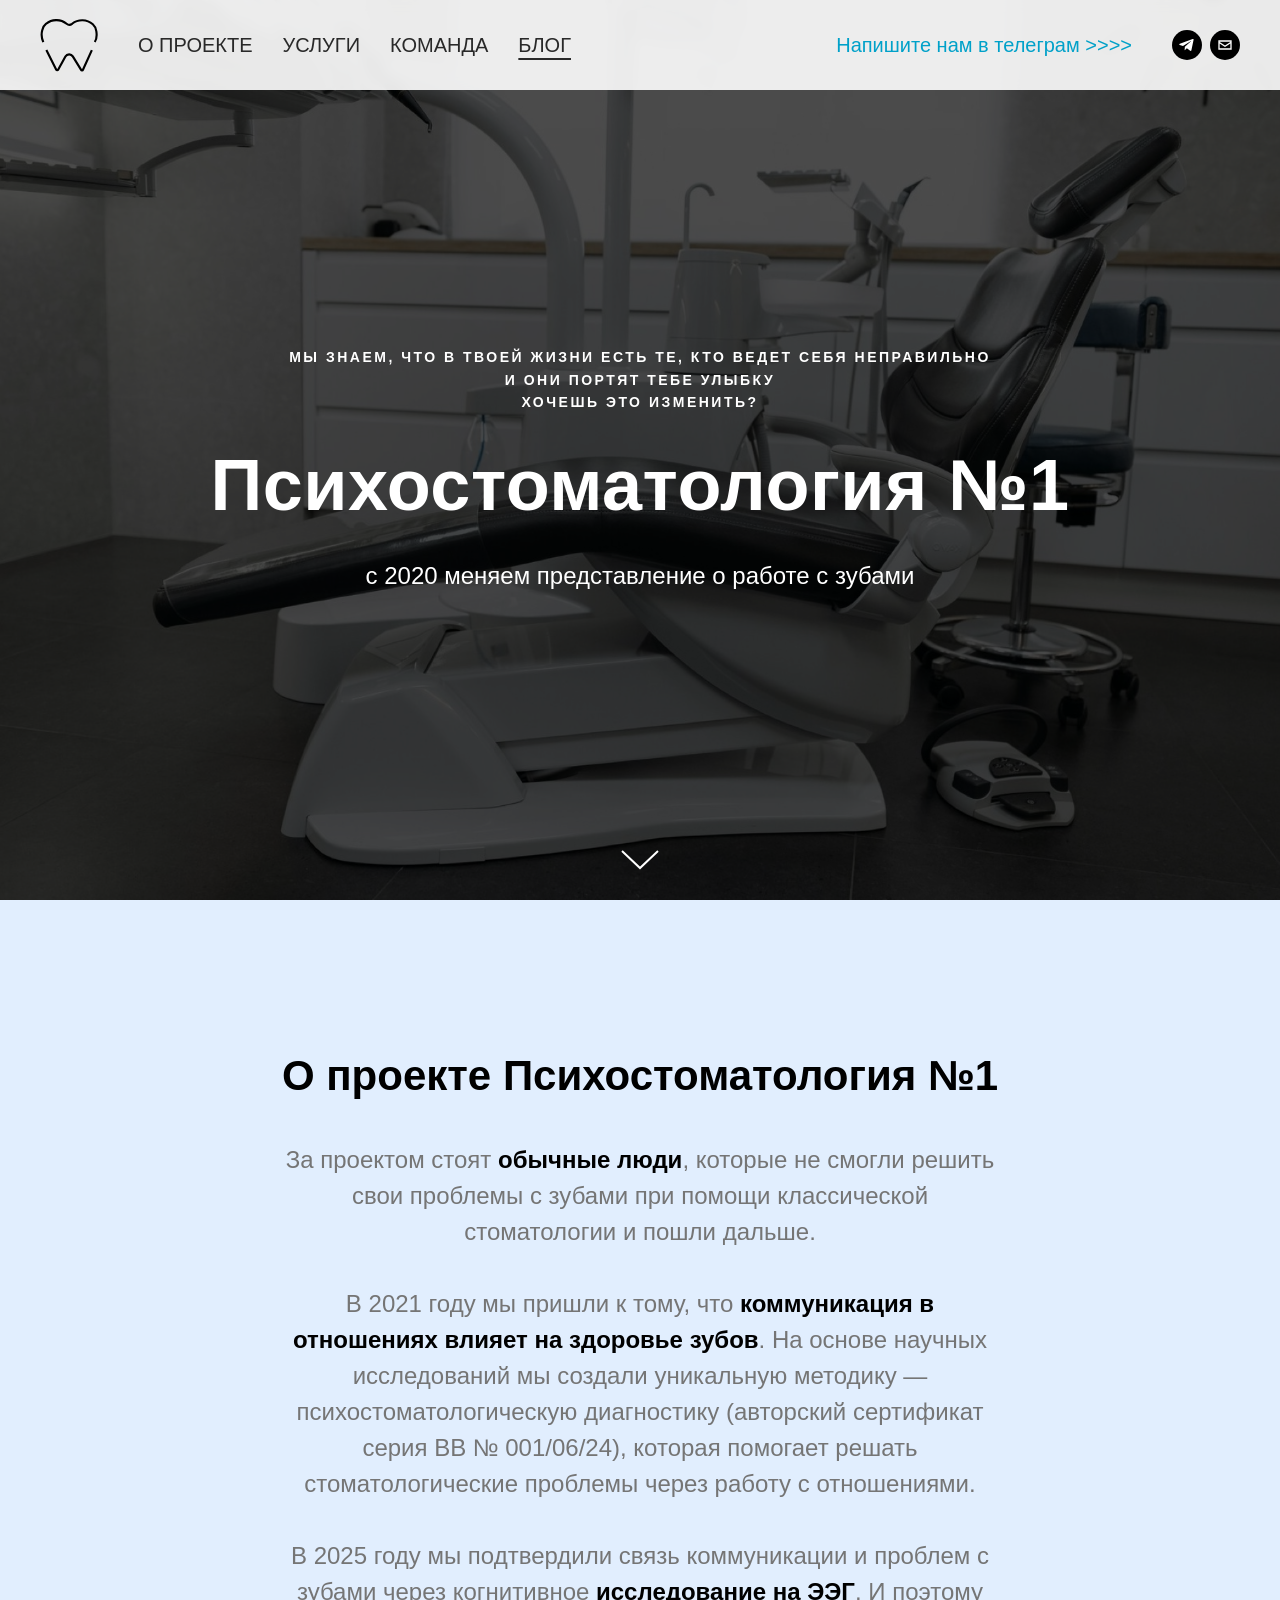
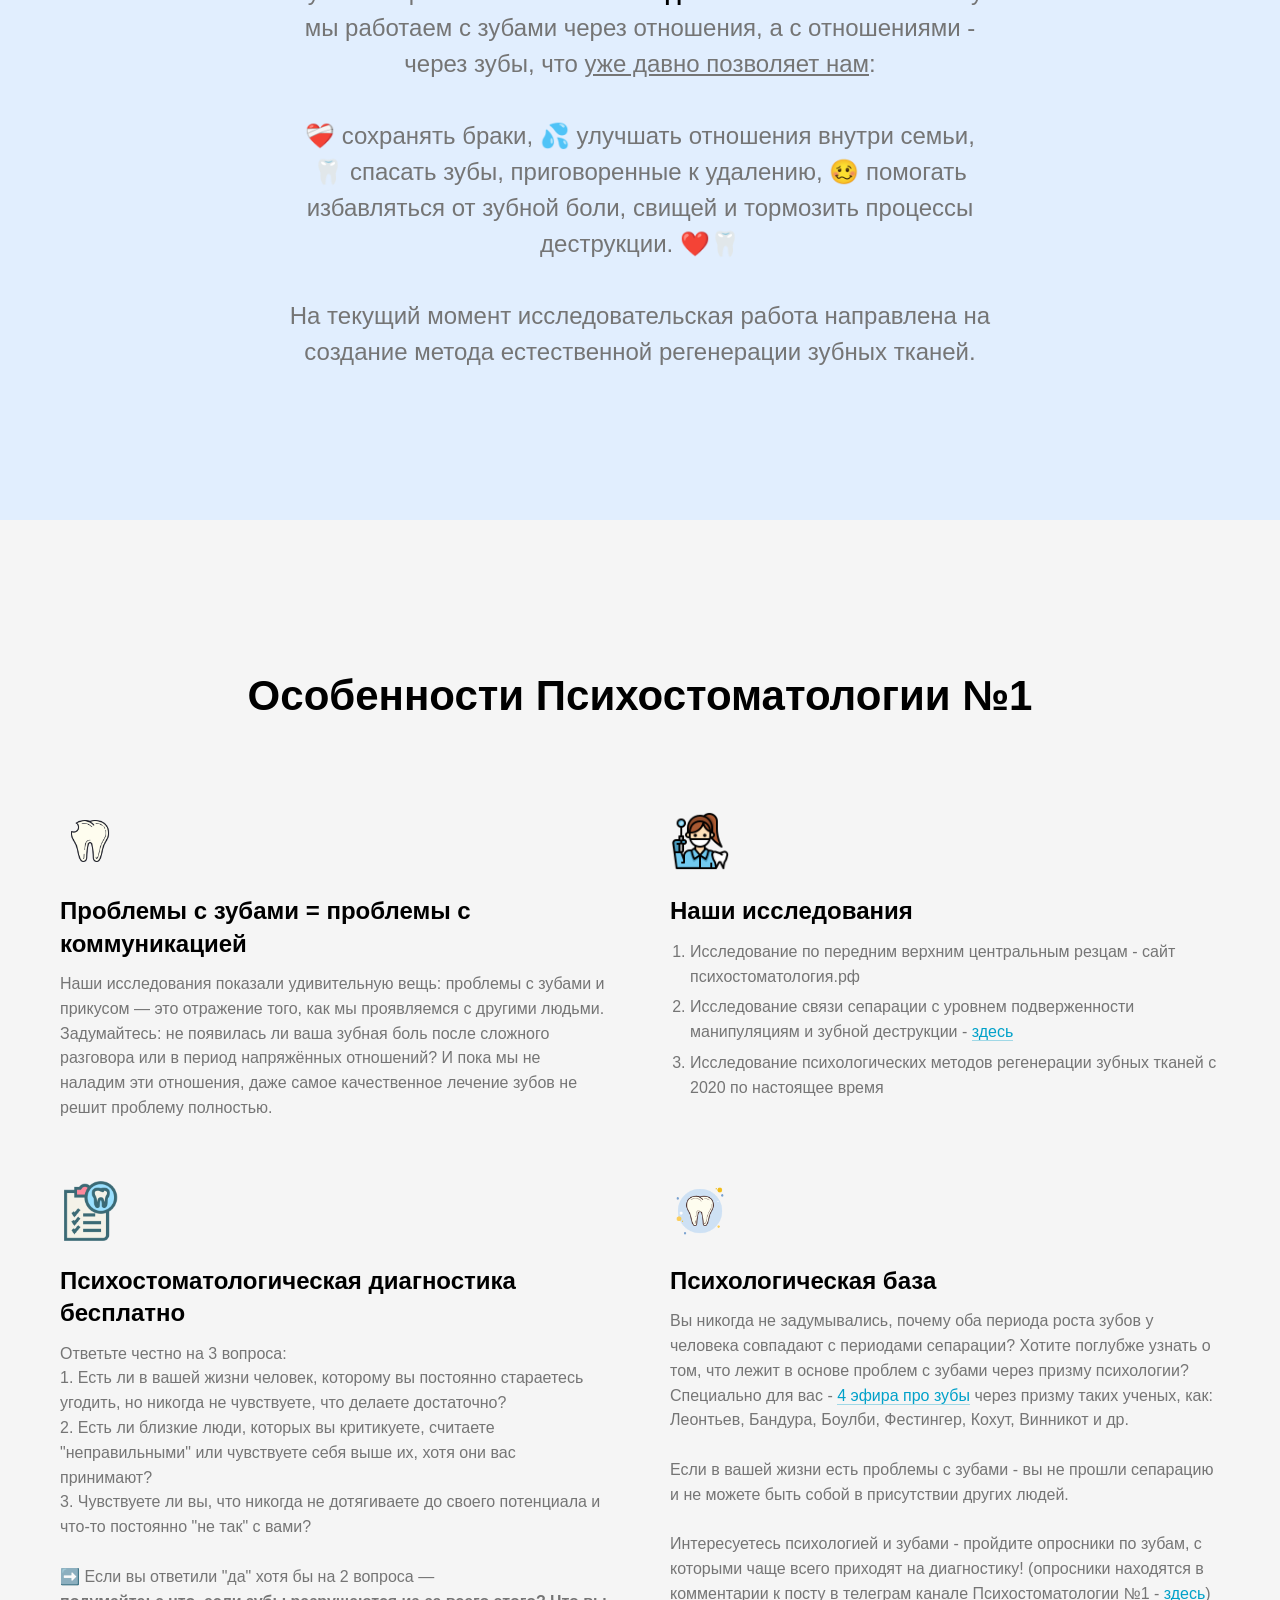
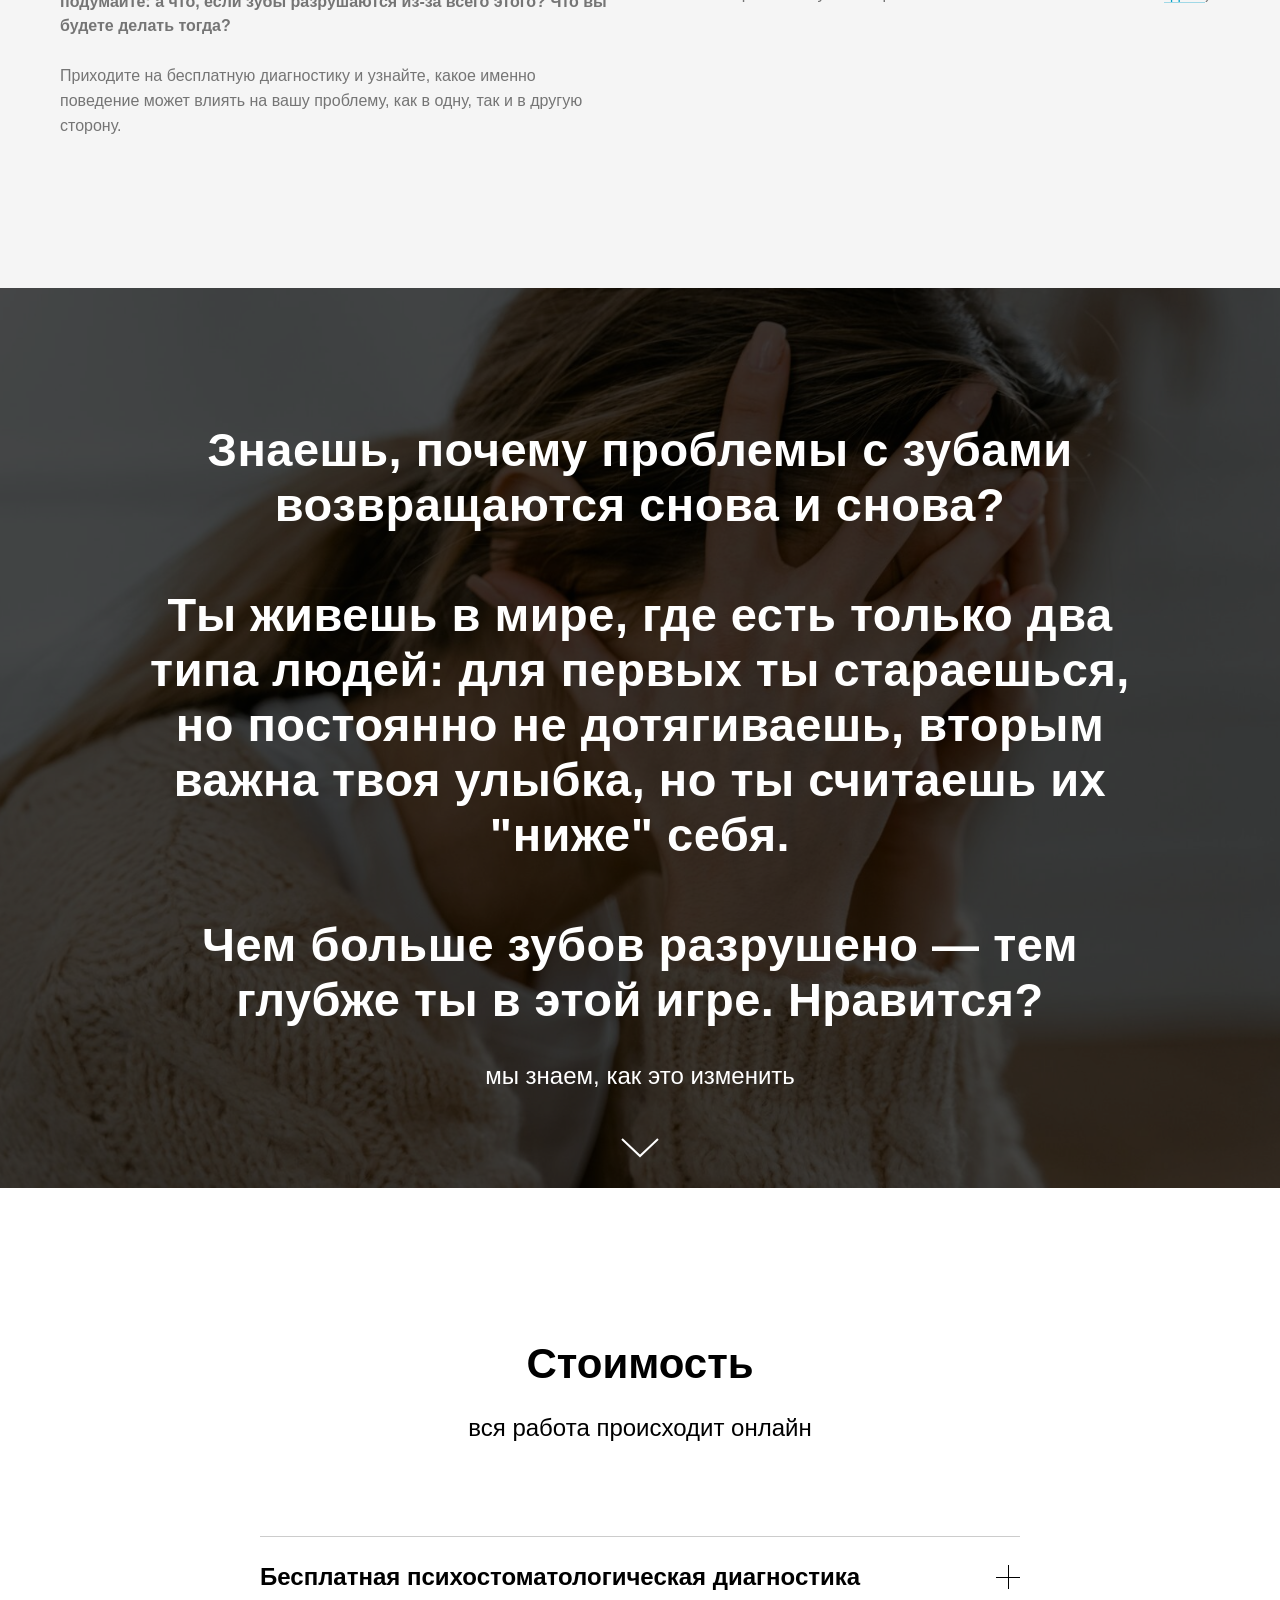
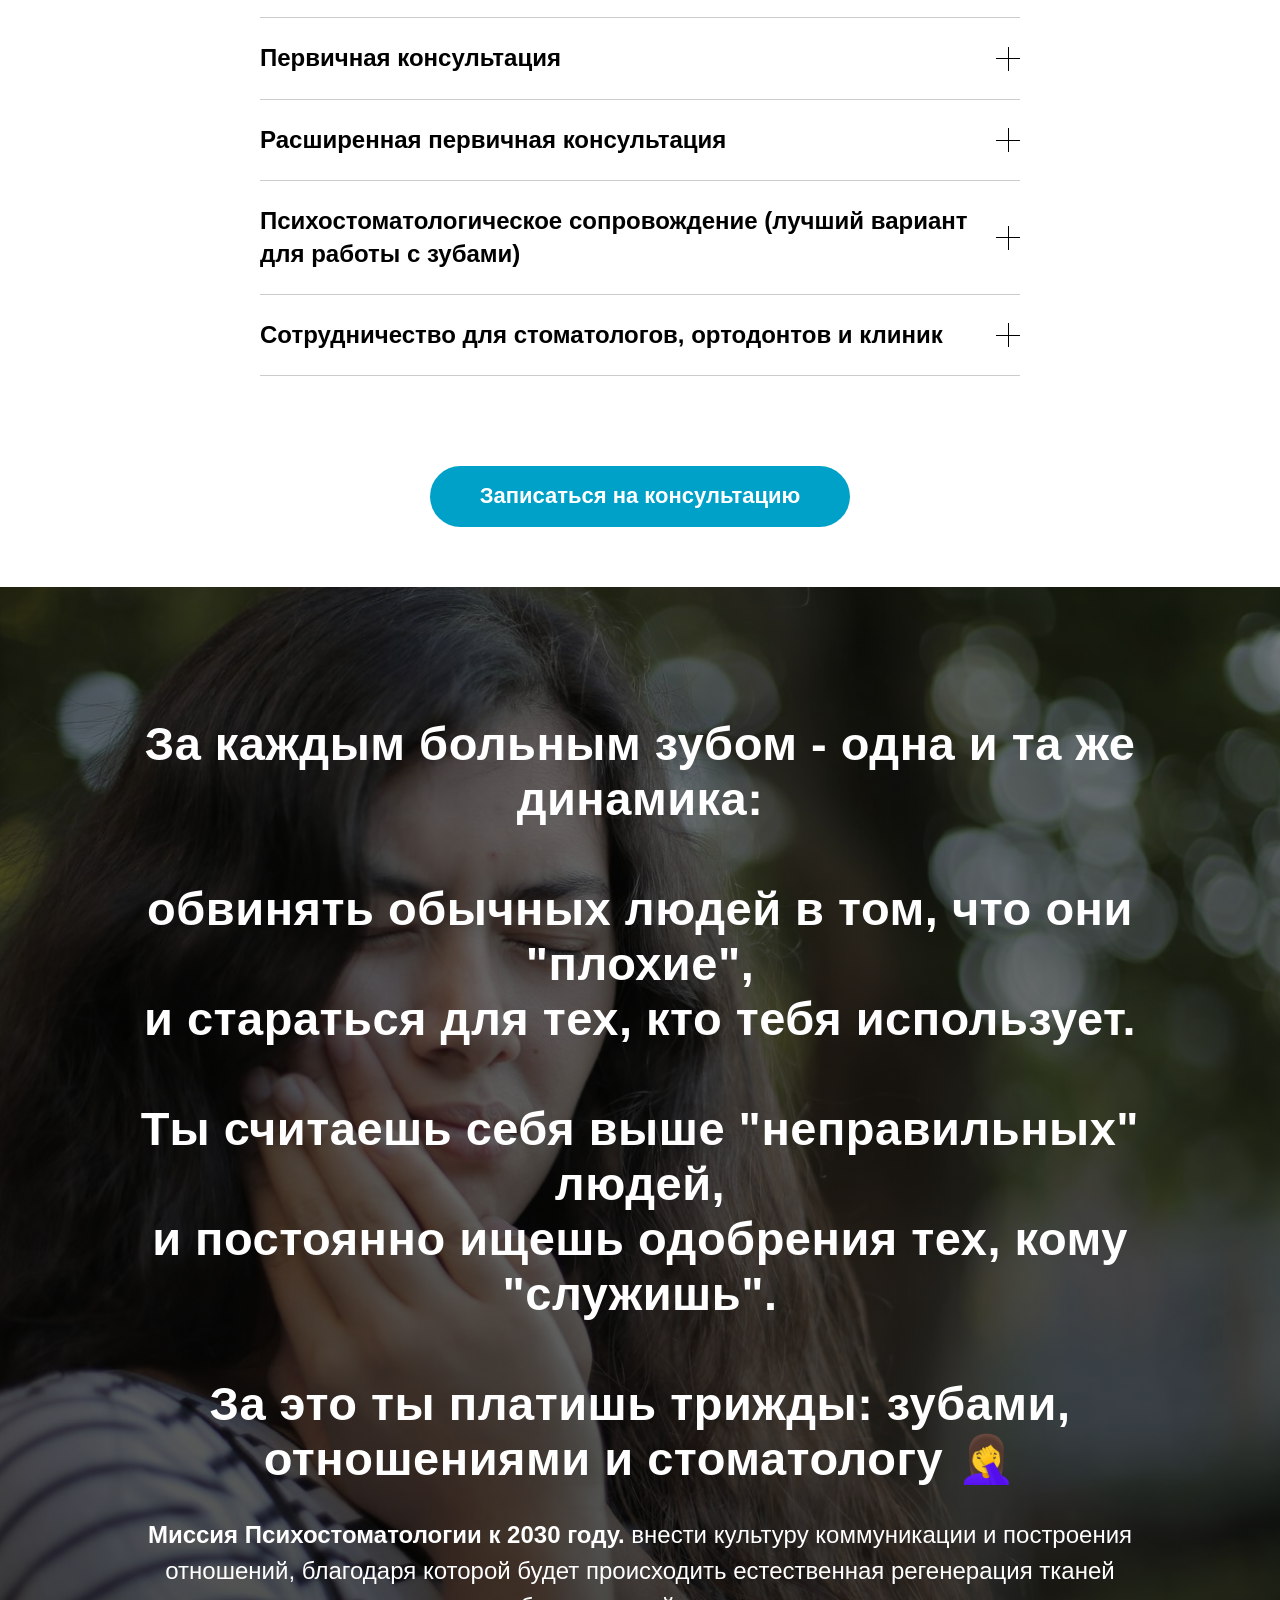
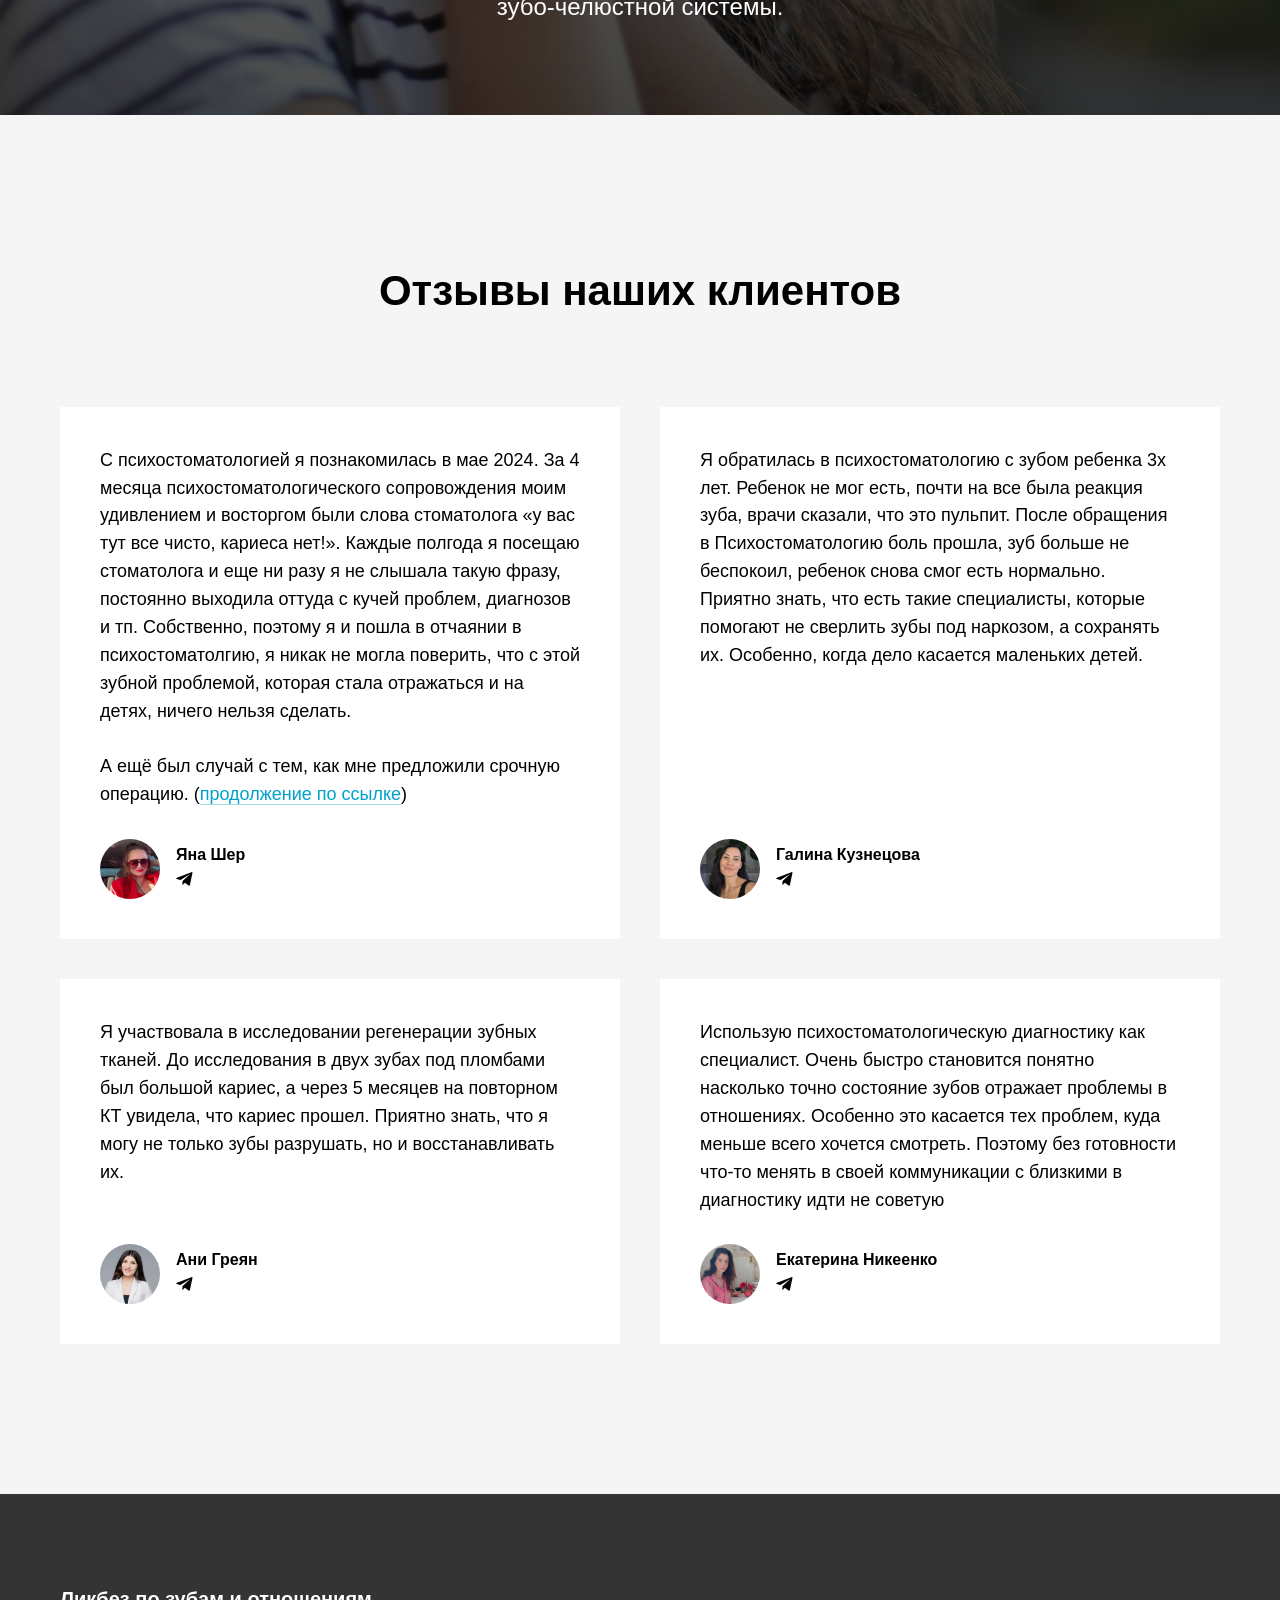
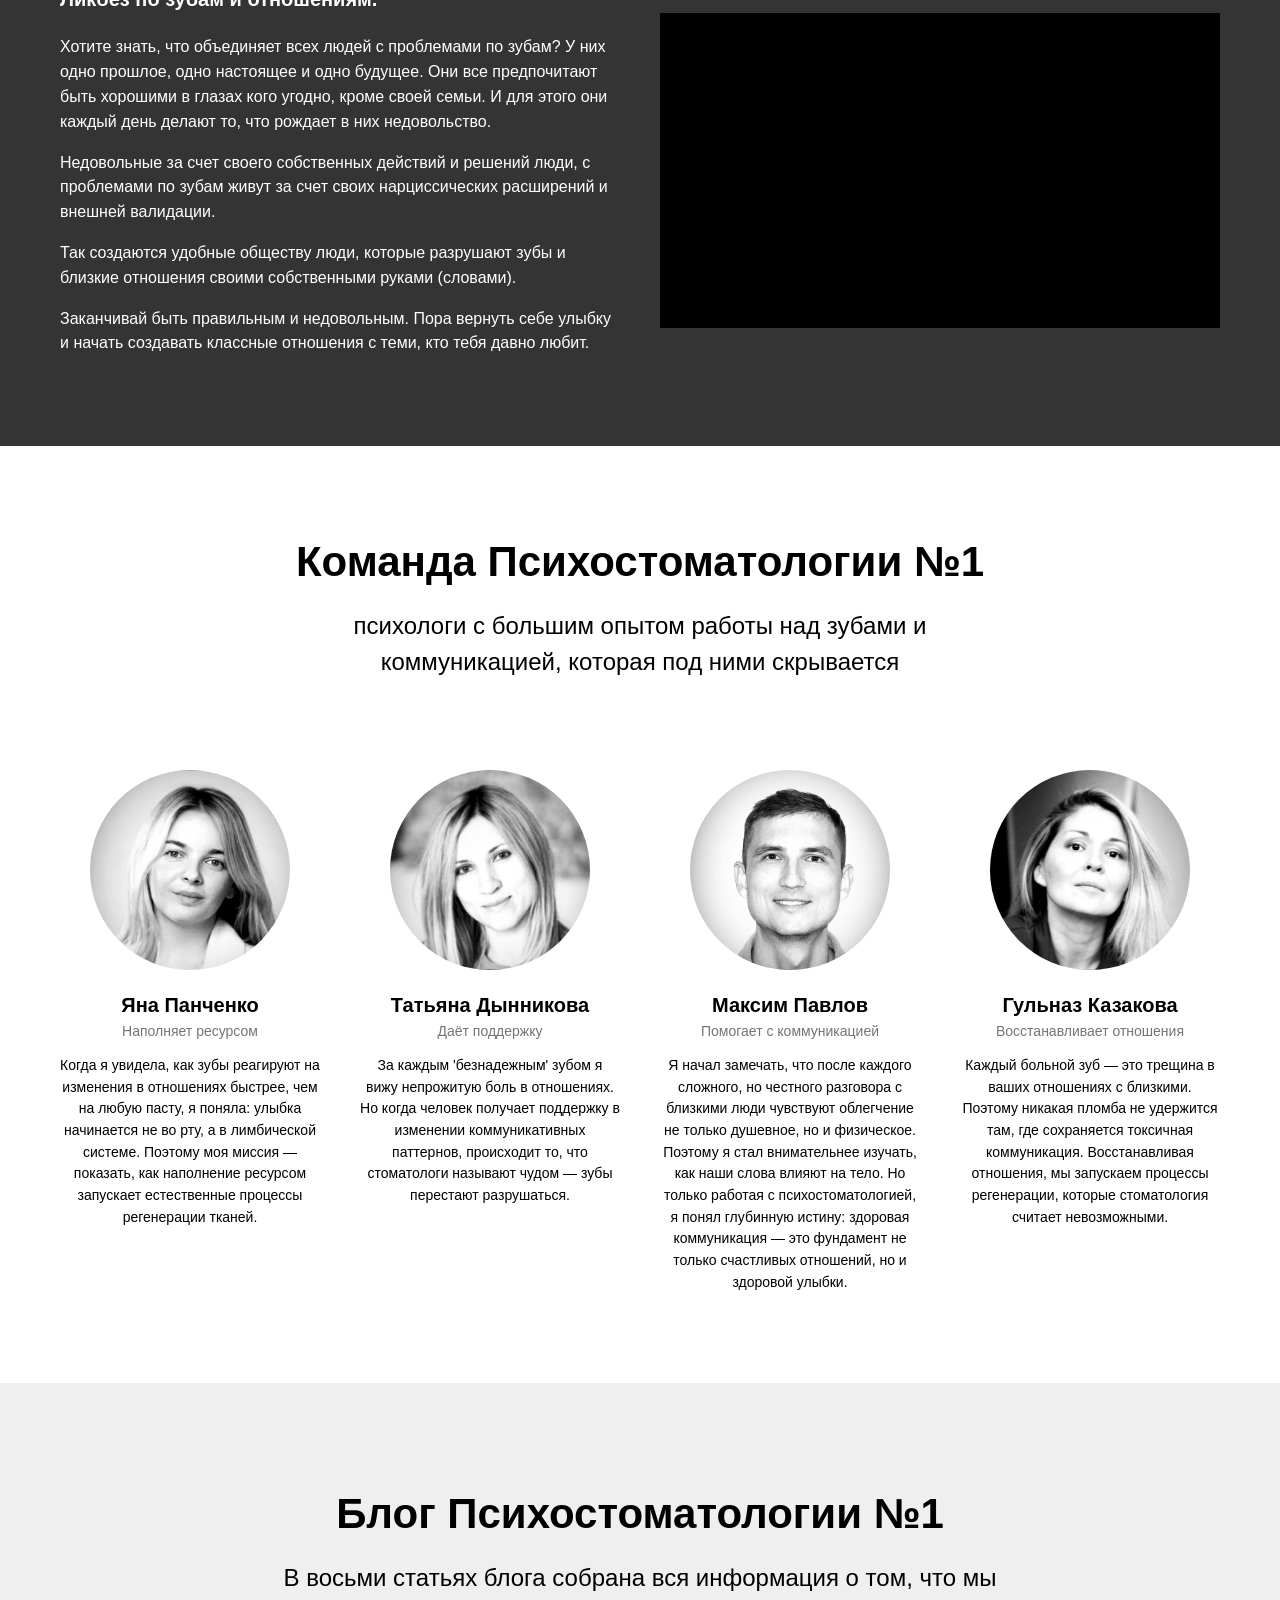
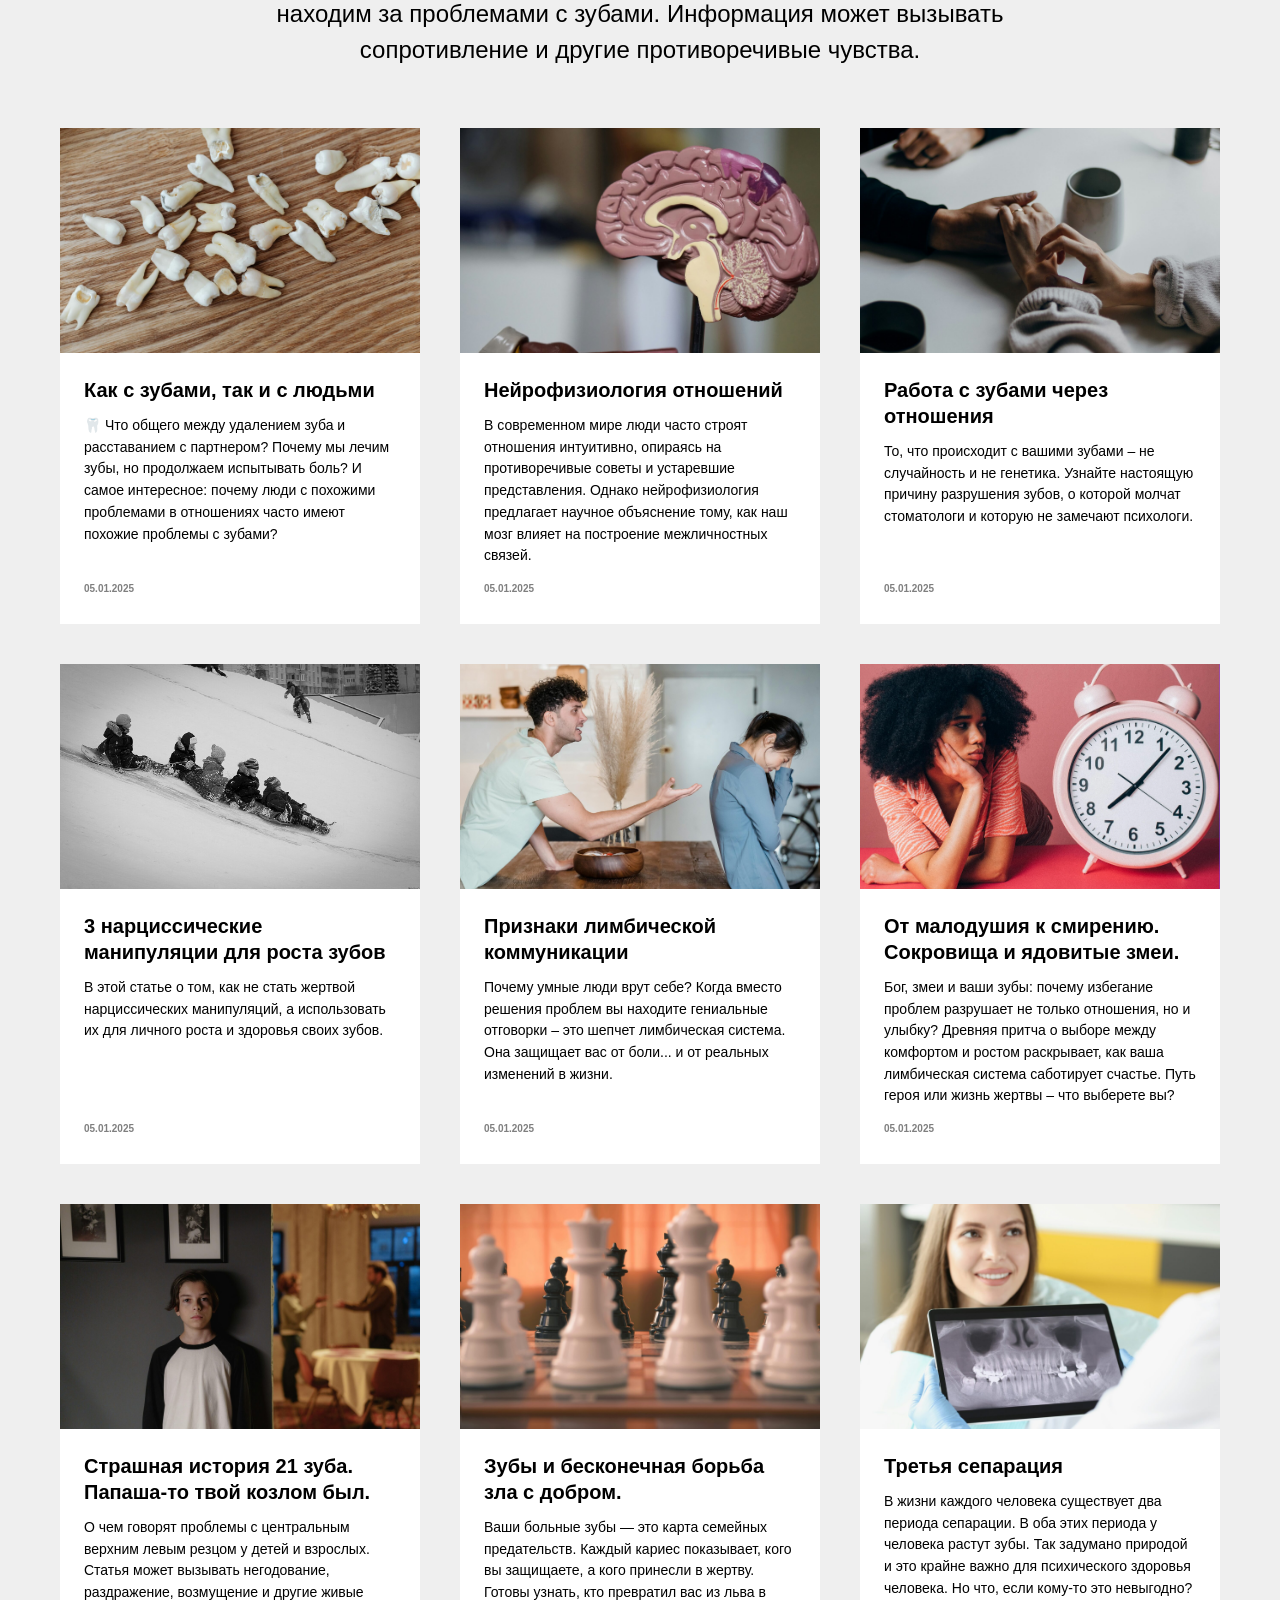
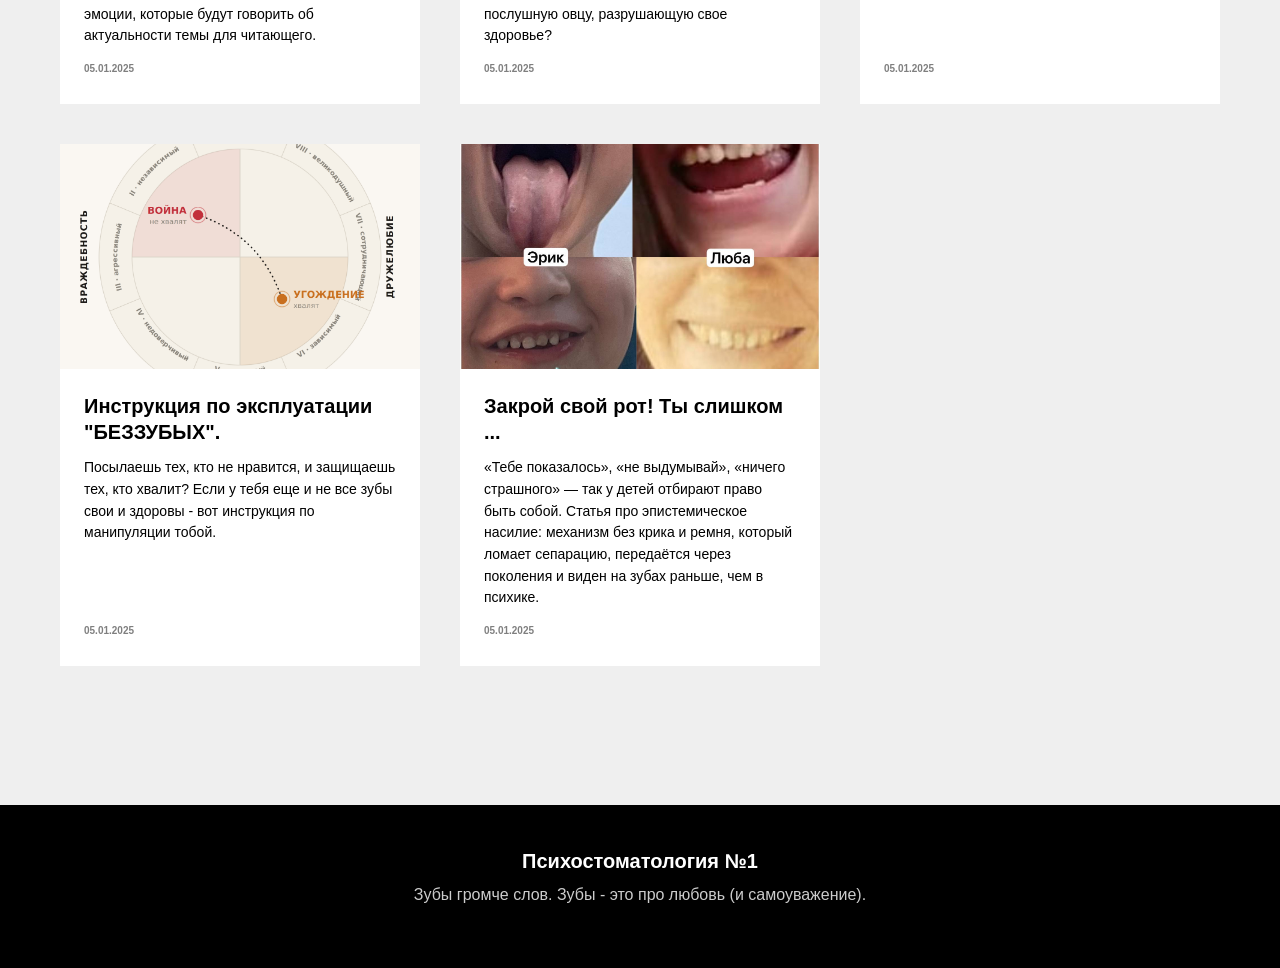
==== commit 86e157df: "Replace 'запатентовали' with author certificate reference (ТЗ-5 A) Co-Authored-By: Claude Opus 5.5 <" ====
--- a/index.html
+++ b/index.html
@@ -51,7 +51,7 @@
     <div class="descr-xl">
       <p>За проектом стоят <strong>обычные люди</strong>, которые не смогли решить свои проблемы с зубами при помощи классической стоматологии и пошли дальше.</p>
       <br>
-      <p>В 2021 году мы пришли к тому, что <strong>коммуникация в отношениях влияет на здоровье зубов</strong>. На основе научных исследований мы создали и запатентовали уникальную методику диагностики, которая помогает решать стоматологические проблемы через работу с отношениями.</p>
+      <p>В 2021 году мы пришли к тому, что <strong>коммуникация в отношениях влияет на здоровье зубов</strong>. На основе научных исследований мы создали уникальную методику — психостоматологическую диагностику (авторский сертификат серия ВВ № 001/06/24), которая помогает решать стоматологические проблемы через работу с отношениями.</p>
       <br>
       <p>В 2025 году мы подтвердили связь коммуникации и проблем с зубами через когнитивное <strong>исследование на ЭЭГ</strong>. И поэтому мы работаем с зубами через отношения, а с отношениями - через зубы, что <u>уже давно позволяет нам</u>:</p>
       <br>
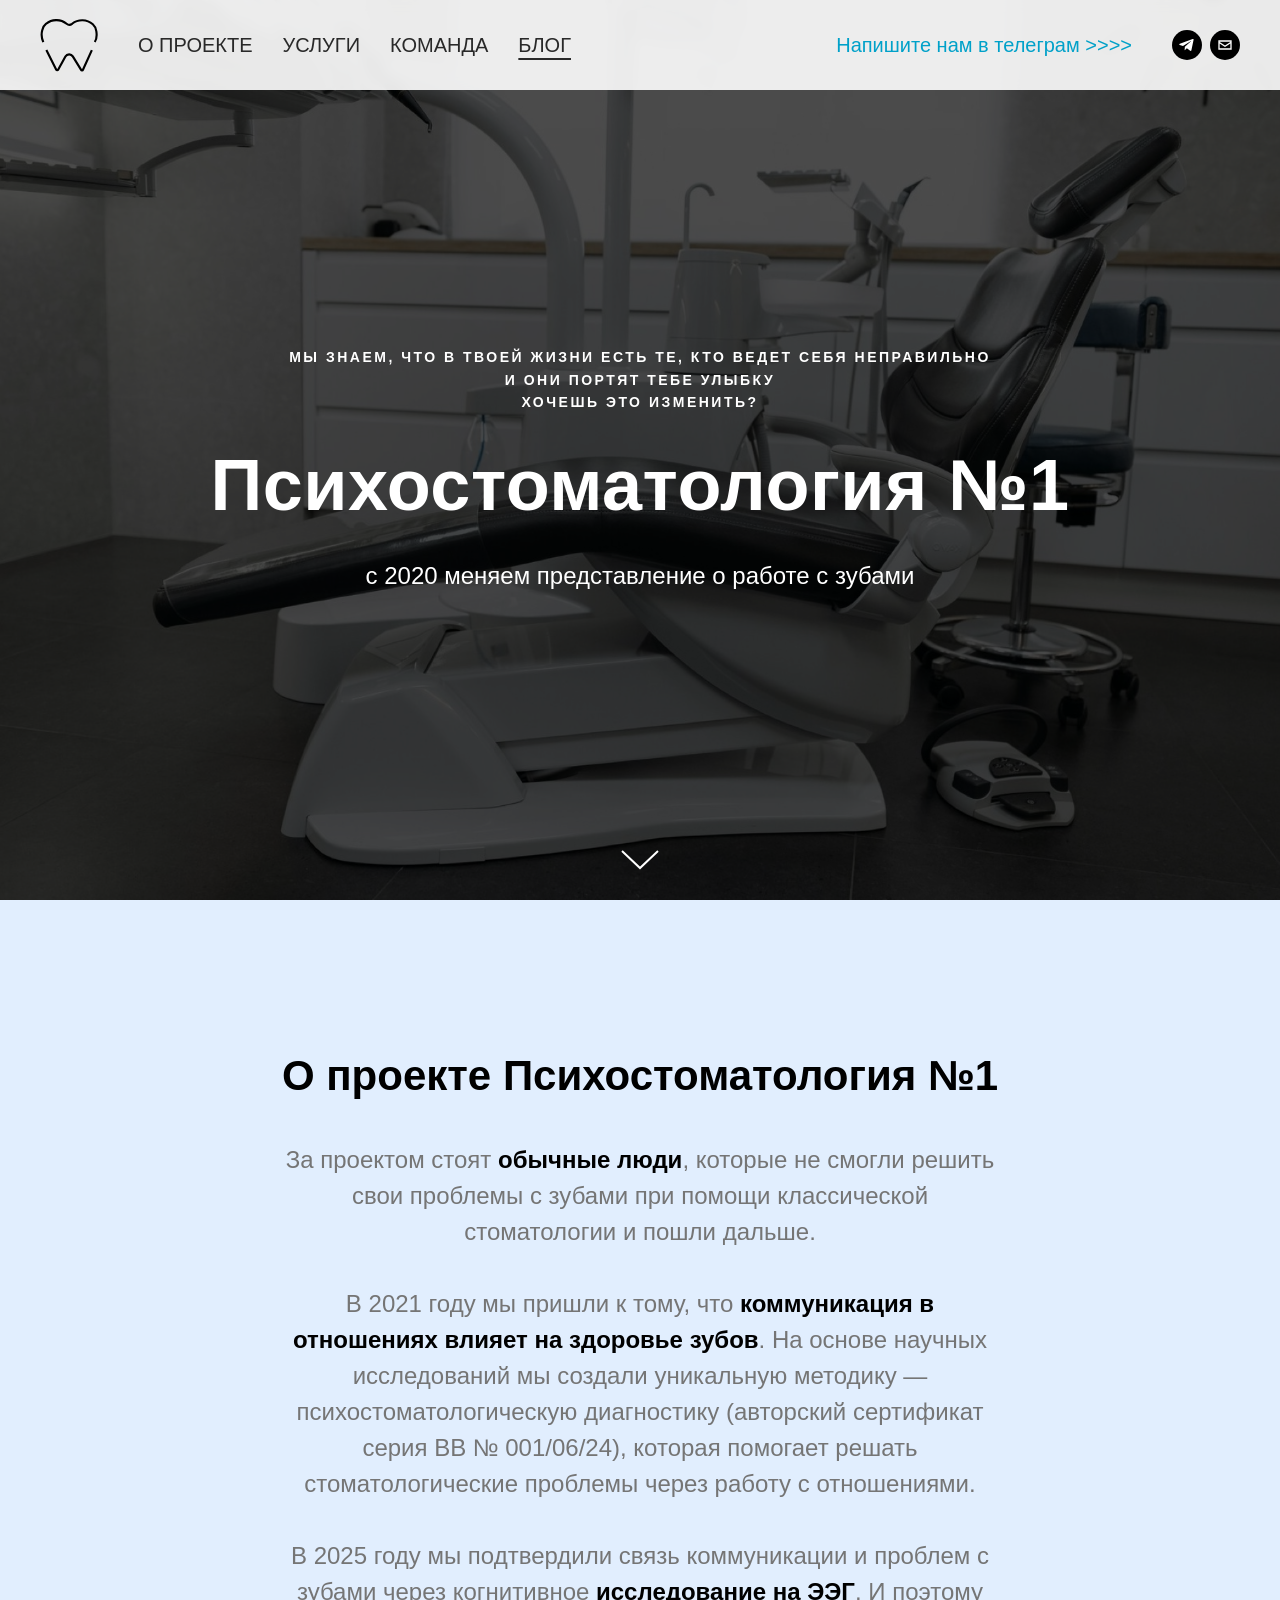
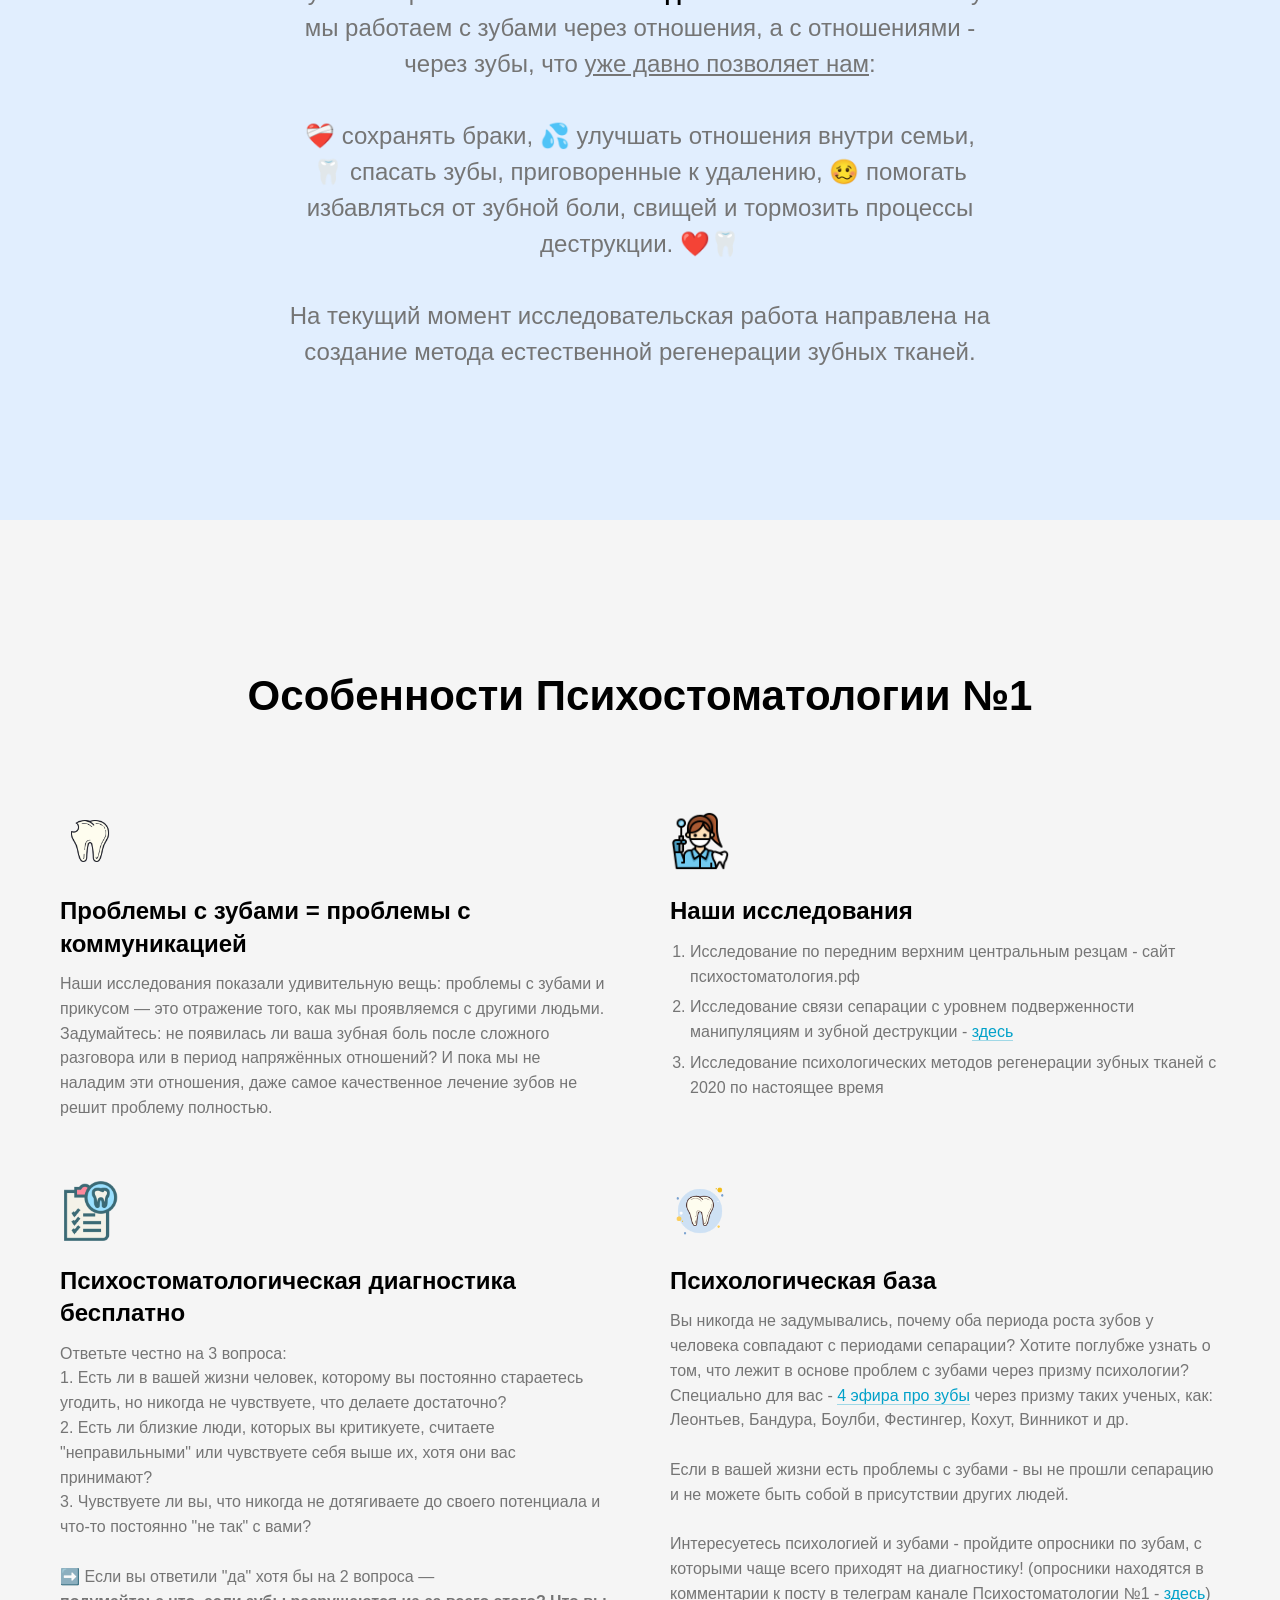
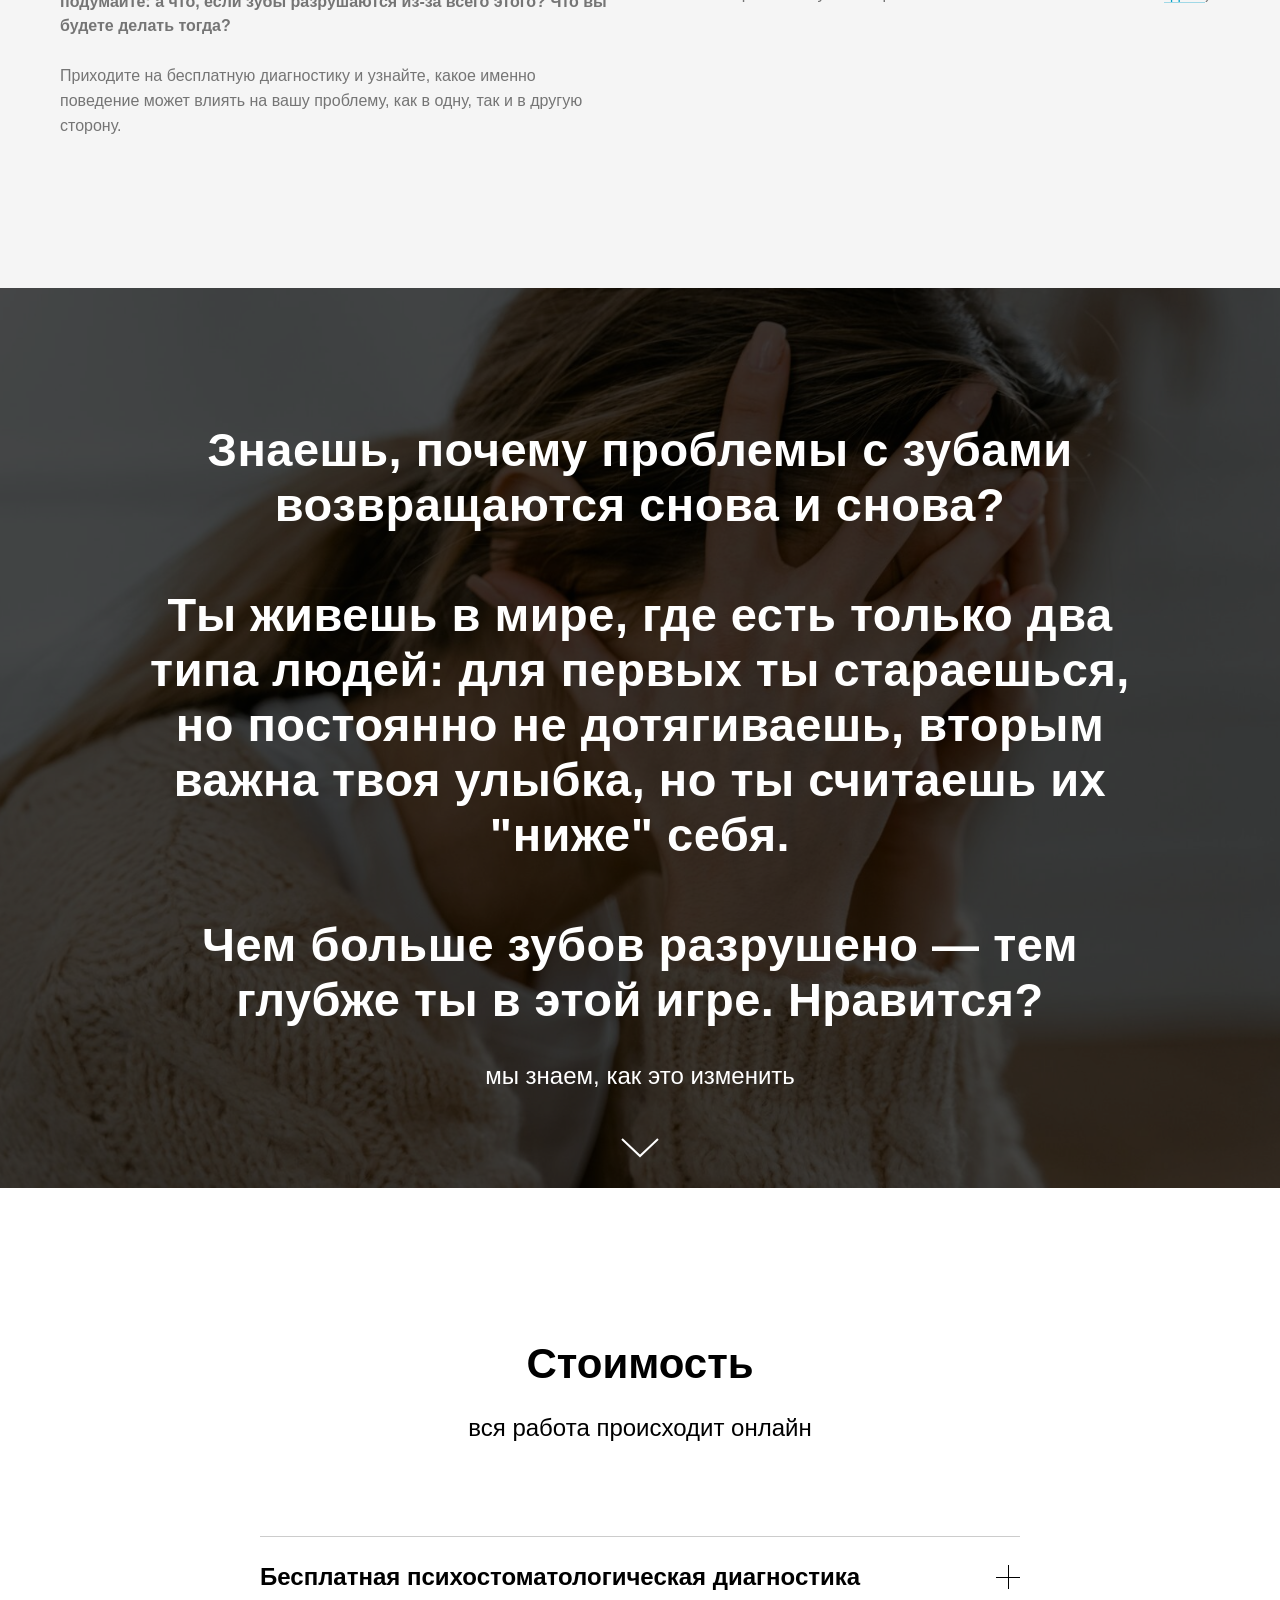
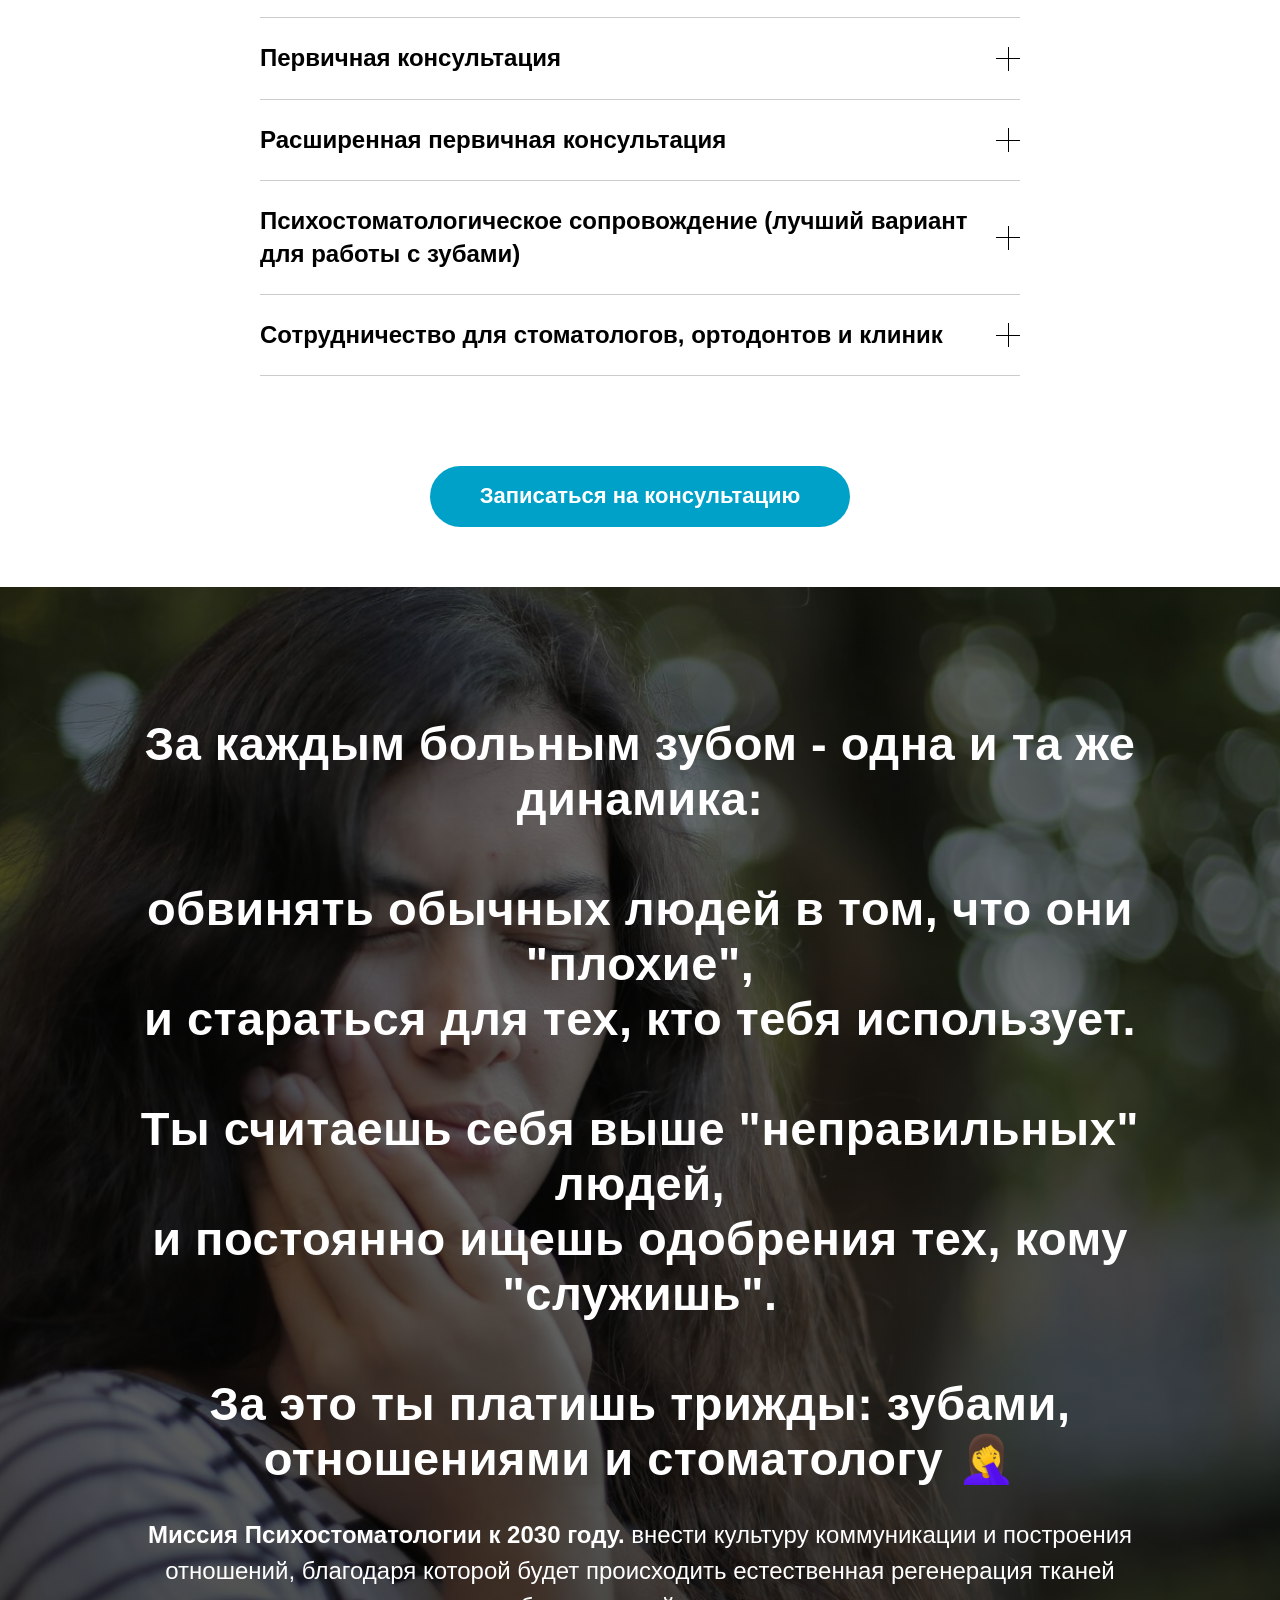
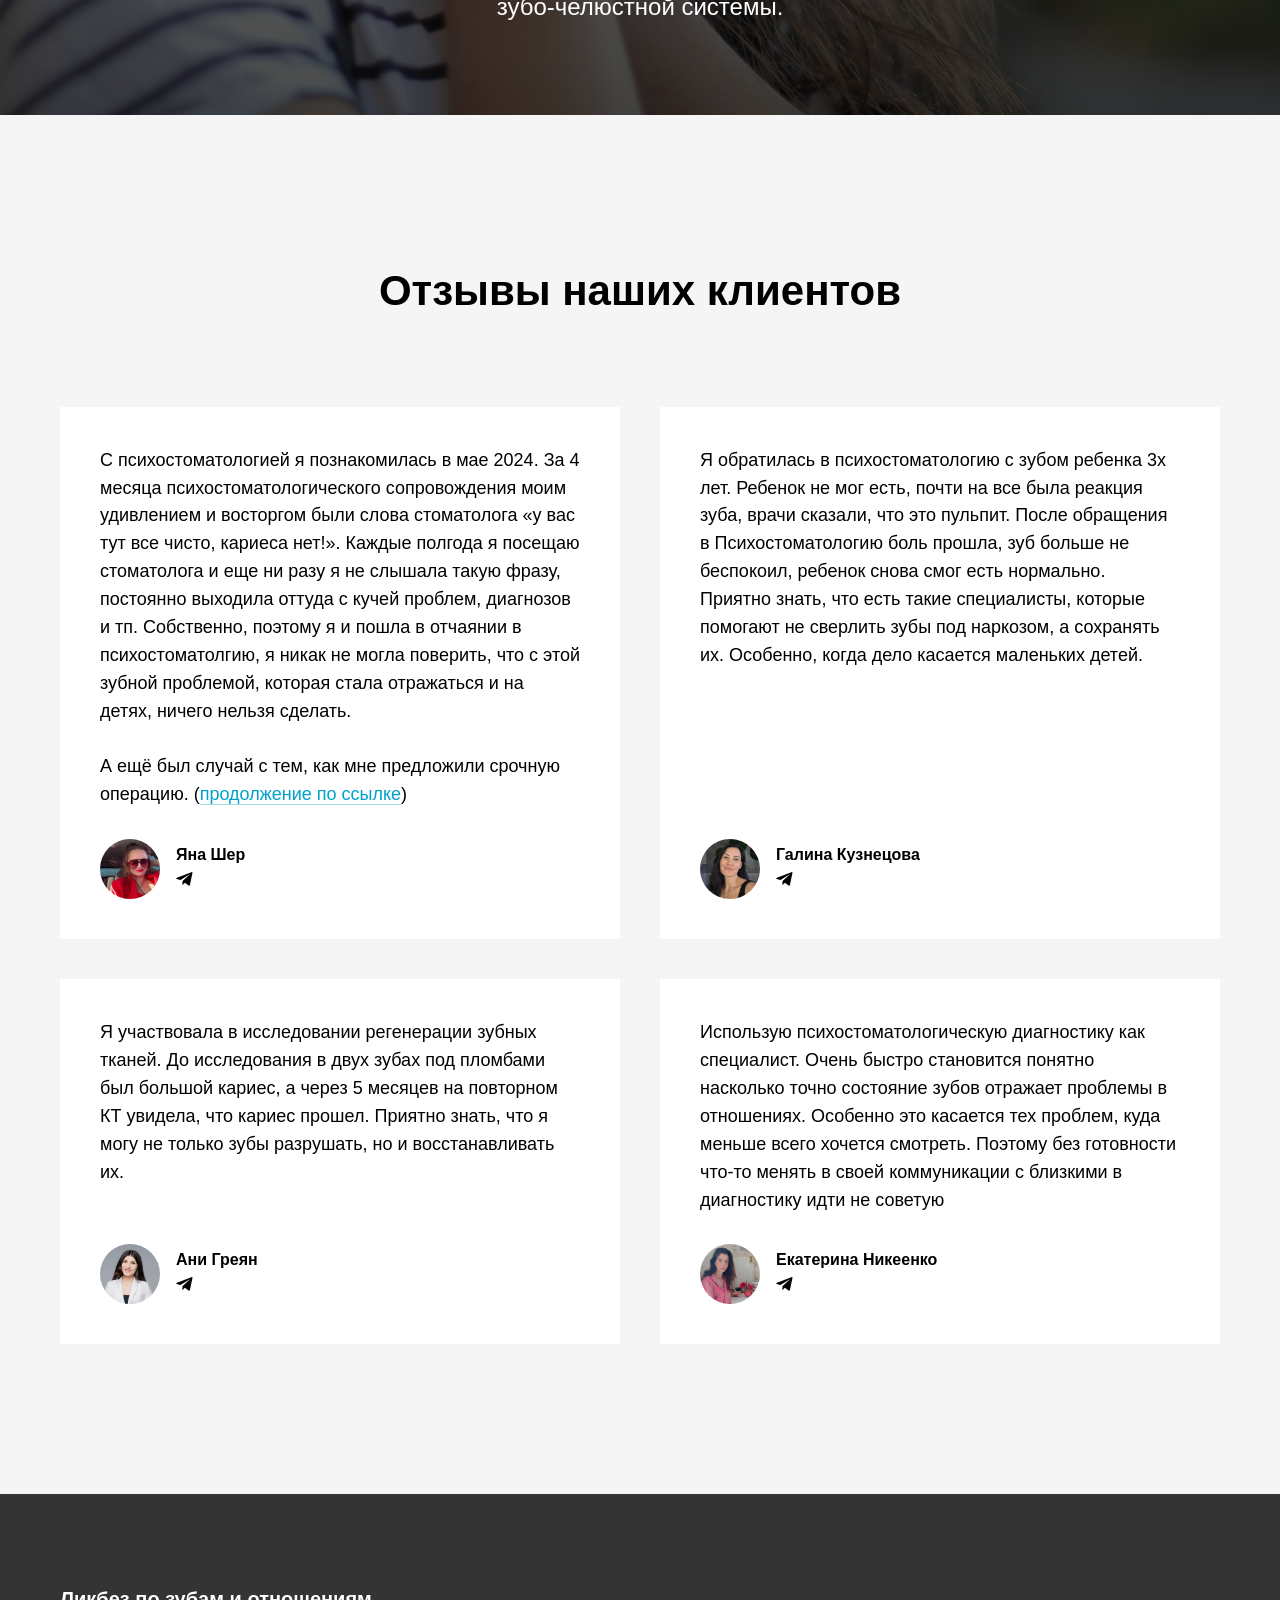
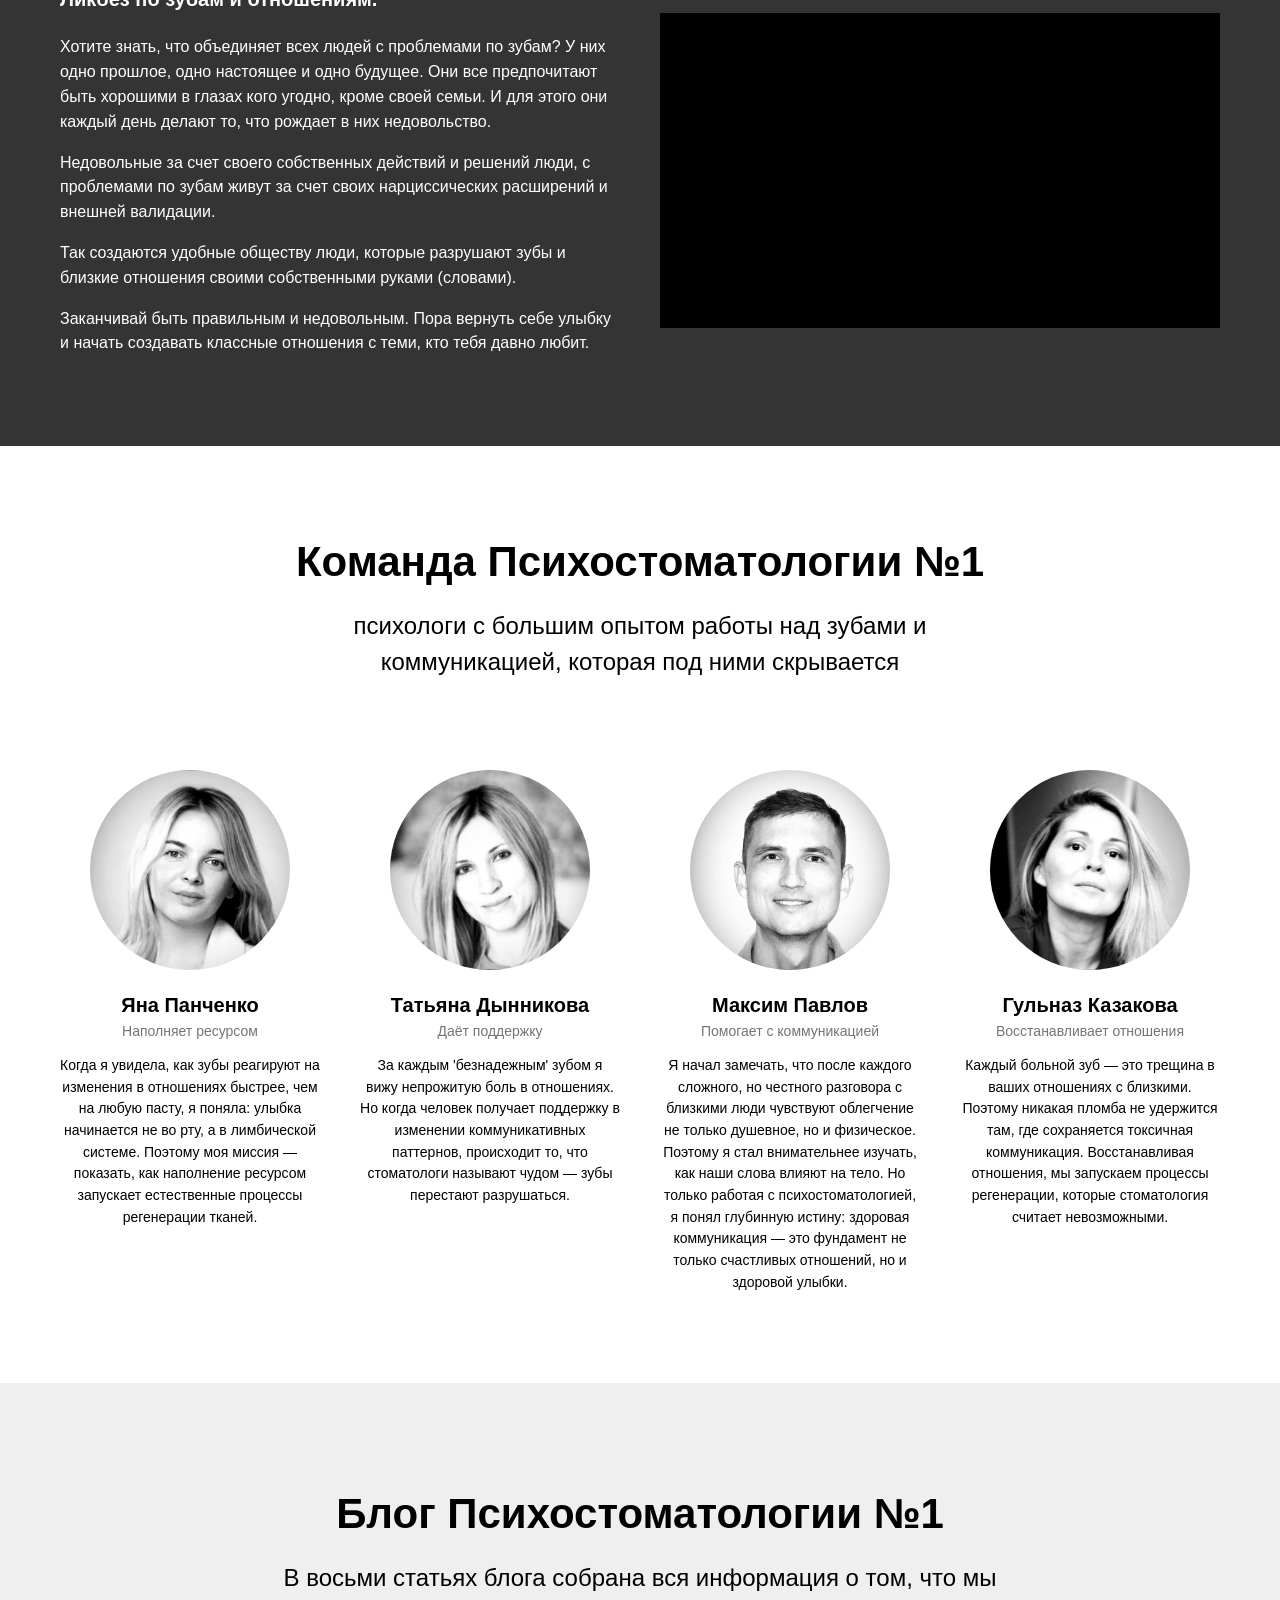
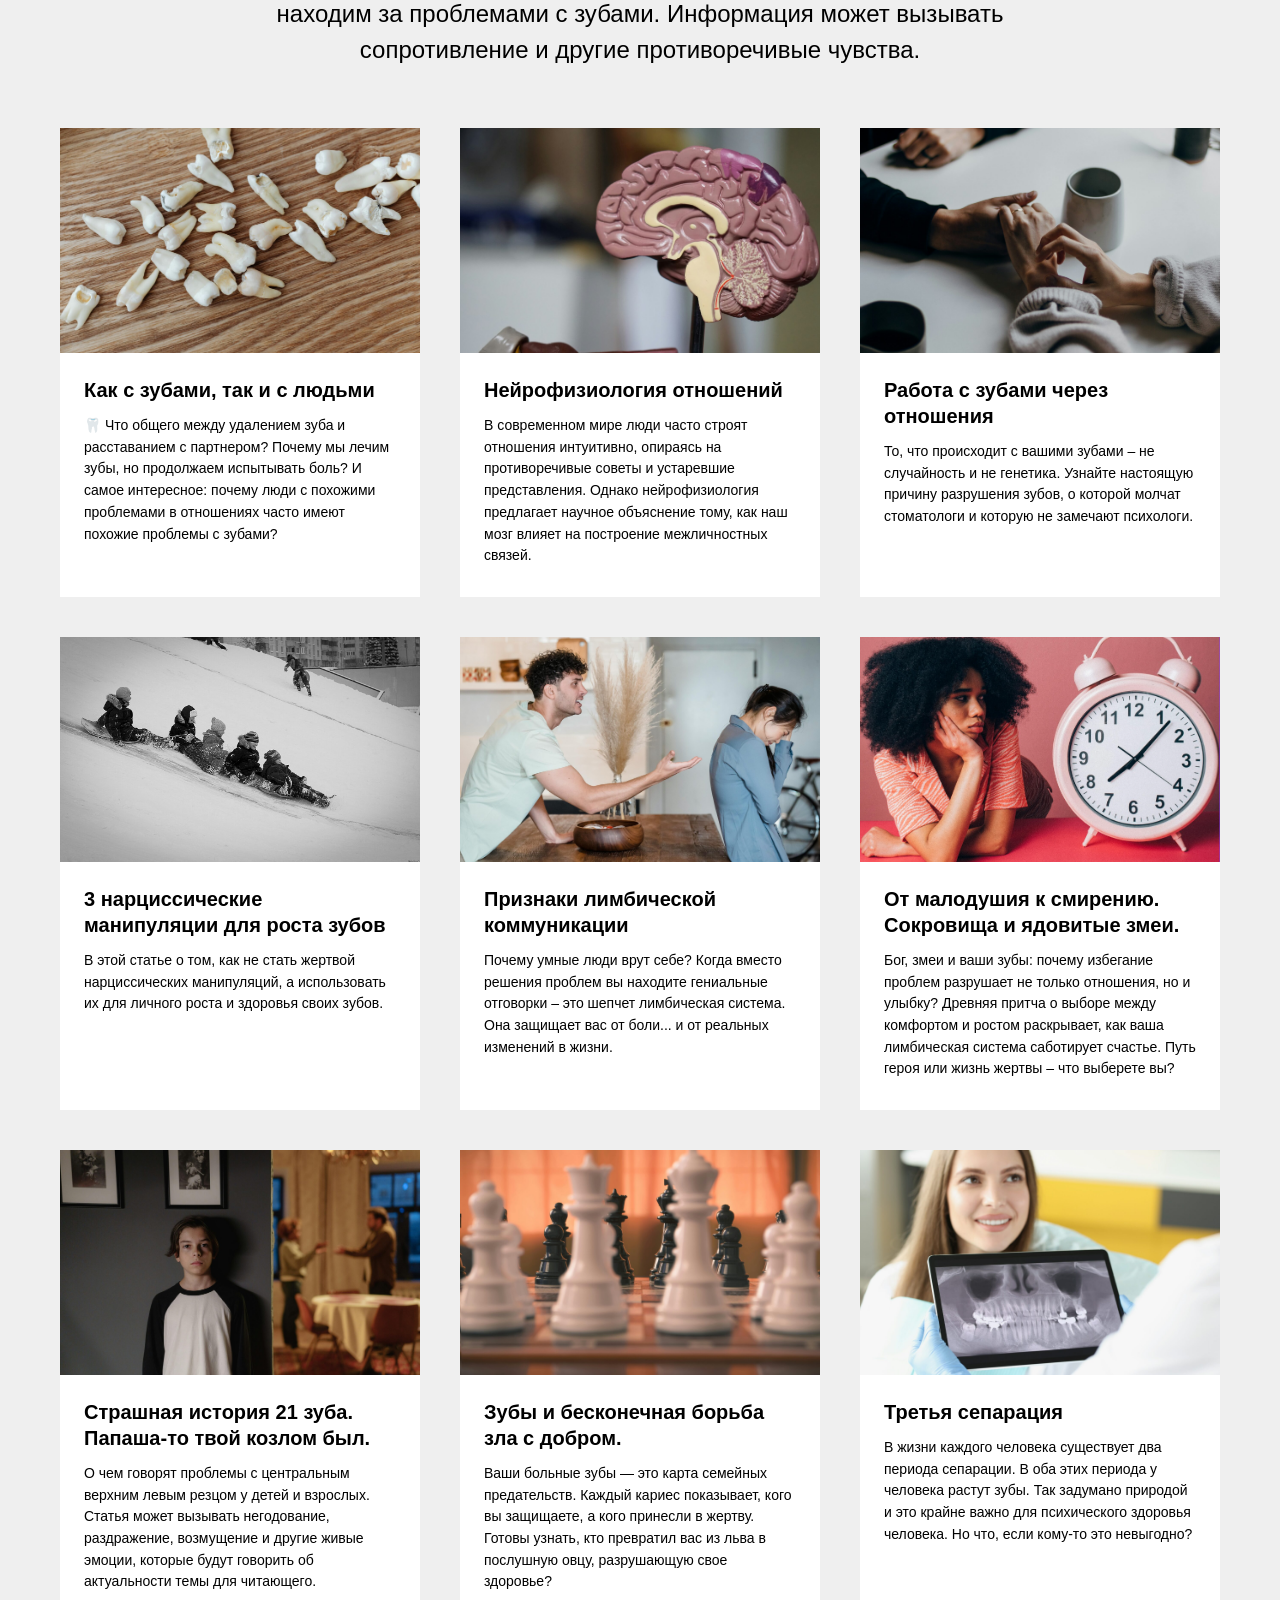
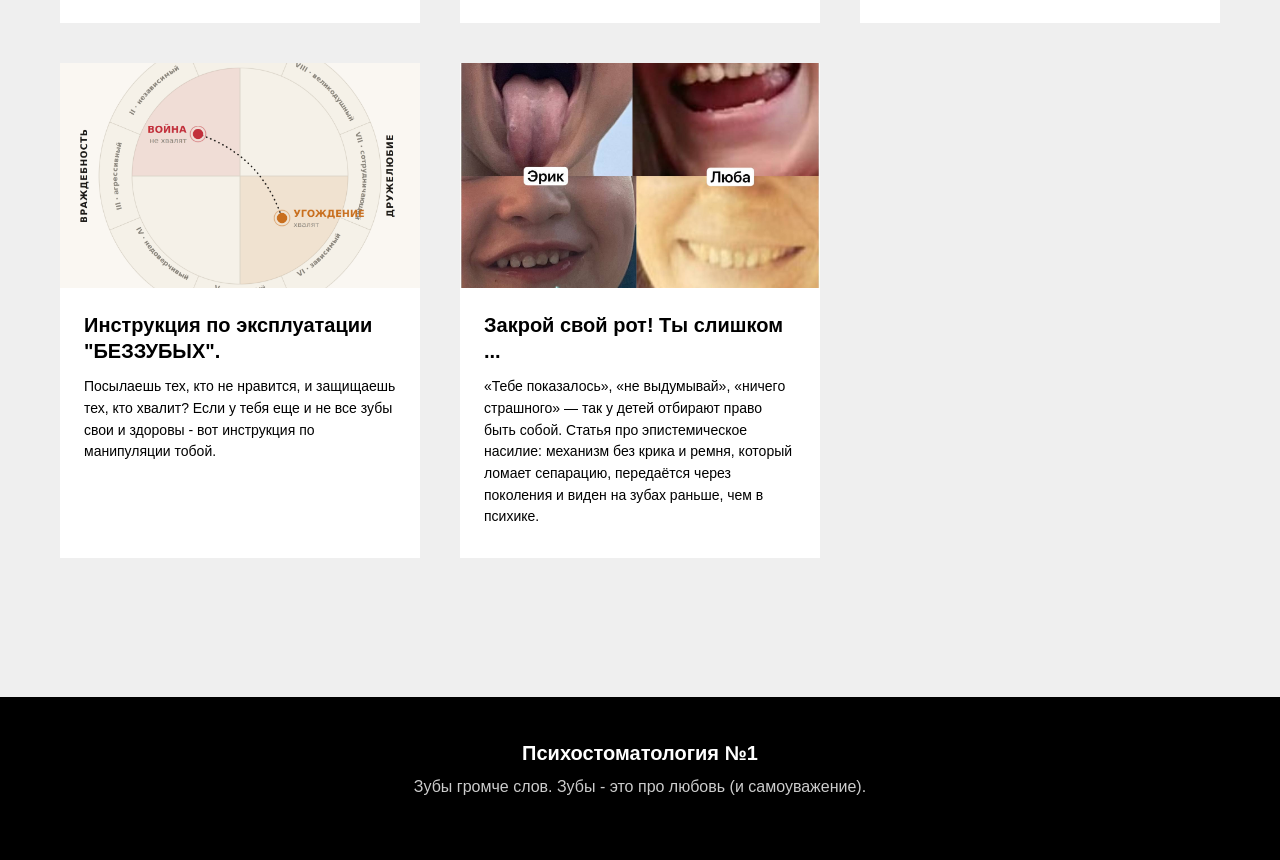
==== commit 8a0f378a: "Remove dates from blog cards on homepage Co-Authored-By: Claude Opus 5.5 <noreply@anthropic.com>" ====
--- a/index.html
+++ b/index.html
@@ -268,17 +268,17 @@
     <div class="feed feed--grid">
       <div class="feed__track">
 <!--FEED-->
-<a class="card" href="./tpost/2b5z7y31y1-kak-s-zubami-tak-i-s-lyudmi/"><img class="card__img" src="./assets/img/63343139-pexels-karolina-grab.jpg" alt="причины кариеса пульпита флюса психосоматика зубов" loading="lazy"><div class="card__body"><h3 class="card__title">Как с зубами, так и с людьми</h3><p class="card__descr">🦷 Что общего между удалением зуба и расставанием с партнером? Почему мы лечим зубы, но продолжаем испытывать боль? И самое интересное: почему люди с похожими проблемами в отношениях часто имеют похожие проблемы с зубами?</p><span class="card__date">05.01.2025</span></div></a>
-<a class="card" href="./tpost/4pg2djogx1-neirofiziologiya-otnoshenii/"><img class="card__img" src="./assets/img/33373232-robina-weermeijer-3K.jpg" alt="нейрофизиология отношений, психофизиология отношений, психостоматология, кариес, отношения, развод, лимбическая система, стоматология" loading="lazy"><div class="card__body"><h3 class="card__title">Нейрофизиология отношений</h3><p class="card__descr">В современном мире люди часто строят отношения интуитивно, опираясь на противоречивые советы и устаревшие представления. Однако нейрофизиология предлагает научное объяснение тому, как наш мозг влияет на построение межличностных связей.</p><span class="card__date">05.01.2025</span></div></a>
-<a class="card" href="./tpost/xg83um4a61-rabota-s-zubami-cherez-otnosheniya/"><img class="card__img" src="./assets/img/66316361-priscilla-du-preez-x.jpg" alt="Работа с зубами через отношения" loading="lazy"><div class="card__body"><h3 class="card__title">Работа с зубами через отношения</h3><p class="card__descr">То, что происходит с вашими зубами – не случайность и не генетика. Узнайте настоящую причину разрушения зубов, о которой молчат стоматологи и которую не замечают психологи.</p><span class="card__date">05.01.2025</span></div></a>
-<a class="card" href="./tpost/5kuc10joi1-3-nartsissicheskie-manipulyatsii-dlya-ro/"><img class="card__img" src="./assets/img/65336437-photo.jpg" alt="3 нарциссические манипуляции для роста зубов" loading="lazy"><div class="card__body"><h3 class="card__title">3 нарциссические манипуляции для роста зубов</h3><p class="card__descr">В этой статье о том, как не стать жертвой нарциссических манипуляций, а использовать их для личного роста и здоровья своих зубов.</p><span class="card__date">05.01.2025</span></div></a>
-<a class="card" href="./tpost/fkoyrnydv1-priznaki-limbicheskoi-kommunikatsii/"><img class="card__img" src="./assets/img/34646366-pexels-timur-weber-8.jpg" alt="Признаки лимбической коммуникации" loading="lazy"><div class="card__body"><h3 class="card__title">Признаки лимбической коммуникации</h3><p class="card__descr">Почему умные люди врут себе? Когда вместо решения проблем вы находите гениальные отговорки – это шепчет лимбическая система. Она защищает вас от боли... и от реальных изменений в жизни.</p><span class="card__date">05.01.2025</span></div></a>
-<a class="card" href="./tpost/jg9p8c63y1-ot-malodushiya-k-smireniyu-sokrovischa-i/"><img class="card__img" src="./assets/img/62353565-image_2025-03-01_205.png" alt="От малодушия к смирению. Сокровища и ядовитые змеи." loading="lazy"><div class="card__body"><h3 class="card__title">От малодушия к смирению. Сокровища и ядовитые змеи.</h3><p class="card__descr">Бог, змеи и ваши зубы: почему избегание проблем разрушает не только отношения, но и улыбку? Древняя притча о выборе между комфортом и ростом раскрывает, как ваша лимбическая система саботирует счастье. Путь героя или жизнь жертвы – что выберете вы?</p><span class="card__date">05.01.2025</span></div></a>
-<a class="card" href="./tpost/9784akp351-strashnaya-istoriya-21-zuba-papasha-to-t/"><img class="card__img" src="./assets/img/39356164-pexels-cottonbro-660.jpg" alt="Страшная история 21 зуба. Папаша-то твой козлом был." loading="lazy"><div class="card__body"><h3 class="card__title">Страшная история 21 зуба. Папаша-то твой козлом был.</h3><p class="card__descr">О чем говорят проблемы с центральным верхним левым резцом у детей и взрослых. Статья может вызывать негодование, раздражение, возмущение и другие живые эмоции, которые будут говорить об актуальности темы для читающего.</p><span class="card__date">05.01.2025</span></div></a>
-<a class="card" href="./tpost/hick2ydx31-zubi-i-beskonechnaya-borba-zla-s-dobrom/"><img class="card__img" src="./assets/img/35376361-pexels-seurafrancis9.jpg" alt="Зубы и бесконечная борьба зла с добром." loading="lazy"><div class="card__body"><h3 class="card__title">Зубы и бесконечная борьба зла с добром.</h3><p class="card__descr">Ваши больные зубы — это карта семейных предательств. Каждый кариес показывает, кого вы защищаете, а кого принесли в жертву. Готовы узнать, кто превратил вас из льва в послушную овцу, разрушающую свое здоровье?</p><span class="card__date">05.01.2025</span></div></a>
-<a class="card" href="./tpost/separation/"><img class="card__img" src="./assets/img/38663039-getty-images--Nf8tXG.jpg" alt="Третья сепарация" loading="lazy"><div class="card__body"><h3 class="card__title">Третья сепарация</h3><p class="card__descr">В жизни каждого человека существует два периода сепарации. В оба этих периода у человека растут зубы. Так задумано природой и это крайне важно для психического здоровья человека. Но что, если кому-то это невыгодно?</p><span class="card__date">05.01.2025</span></div></a>
-<a class="card" href="./tpost/havefun/"><img class="card__img" src="./assets/img/65333466-leary_circumplex_lig.png" alt="Инструкция по эксплуатации &quot;БЕЗЗУБЫХ&quot;." loading="lazy"><div class="card__body"><h3 class="card__title">Инструкция по эксплуатации &quot;БЕЗЗУБЫХ&quot;.</h3><p class="card__descr">Посылаешь тех, кто не нравится, и защищаешь тех, кто хвалит? Если у тебя еще и не все зубы свои и здоровы - вот инструкция по манипуляции тобой.</p><span class="card__date">05.01.2025</span></div></a>
-<a class="card" href="./tpost/shutup/"><img class="card__img" src="./assets/img/63646561-21____.jpg" alt="Закрой свой рот! Ты слишком ..." loading="lazy"><div class="card__body"><h3 class="card__title">Закрой свой рот! Ты слишком ...</h3><p class="card__descr">«Тебе показалось», «не выдумывай», «ничего страшного» — так у детей отбирают право быть собой. Статья про эпистемическое насилие: механизм без крика и ремня, который ломает сепарацию, передаётся через поколения и виден на зубах раньше, чем в психике.</p><span class="card__date">05.01.2025</span></div></a>
+<a class="card" href="./tpost/2b5z7y31y1-kak-s-zubami-tak-i-s-lyudmi/"><img class="card__img" src="./assets/img/63343139-pexels-karolina-grab.jpg" alt="причины кариеса пульпита флюса психосоматика зубов" loading="lazy"><div class="card__body"><h3 class="card__title">Как с зубами, так и с людьми</h3><p class="card__descr">🦷 Что общего между удалением зуба и расставанием с партнером? Почему мы лечим зубы, но продолжаем испытывать боль? И самое интересное: почему люди с похожими проблемами в отношениях часто имеют похожие проблемы с зубами?</p></div></a>
+<a class="card" href="./tpost/4pg2djogx1-neirofiziologiya-otnoshenii/"><img class="card__img" src="./assets/img/33373232-robina-weermeijer-3K.jpg" alt="нейрофизиология отношений, психофизиология отношений, психостоматология, кариес, отношения, развод, лимбическая система, стоматология" loading="lazy"><div class="card__body"><h3 class="card__title">Нейрофизиология отношений</h3><p class="card__descr">В современном мире люди часто строят отношения интуитивно, опираясь на противоречивые советы и устаревшие представления. Однако нейрофизиология предлагает научное объяснение тому, как наш мозг влияет на построение межличностных связей.</p></div></a>
+<a class="card" href="./tpost/xg83um4a61-rabota-s-zubami-cherez-otnosheniya/"><img class="card__img" src="./assets/img/66316361-priscilla-du-preez-x.jpg" alt="Работа с зубами через отношения" loading="lazy"><div class="card__body"><h3 class="card__title">Работа с зубами через отношения</h3><p class="card__descr">То, что происходит с вашими зубами – не случайность и не генетика. Узнайте настоящую причину разрушения зубов, о которой молчат стоматологи и которую не замечают психологи.</p></div></a>
+<a class="card" href="./tpost/5kuc10joi1-3-nartsissicheskie-manipulyatsii-dlya-ro/"><img class="card__img" src="./assets/img/65336437-photo.jpg" alt="3 нарциссические манипуляции для роста зубов" loading="lazy"><div class="card__body"><h3 class="card__title">3 нарциссические манипуляции для роста зубов</h3><p class="card__descr">В этой статье о том, как не стать жертвой нарциссических манипуляций, а использовать их для личного роста и здоровья своих зубов.</p></div></a>
+<a class="card" href="./tpost/fkoyrnydv1-priznaki-limbicheskoi-kommunikatsii/"><img class="card__img" src="./assets/img/34646366-pexels-timur-weber-8.jpg" alt="Признаки лимбической коммуникации" loading="lazy"><div class="card__body"><h3 class="card__title">Признаки лимбической коммуникации</h3><p class="card__descr">Почему умные люди врут себе? Когда вместо решения проблем вы находите гениальные отговорки – это шепчет лимбическая система. Она защищает вас от боли... и от реальных изменений в жизни.</p></div></a>
+<a class="card" href="./tpost/jg9p8c63y1-ot-malodushiya-k-smireniyu-sokrovischa-i/"><img class="card__img" src="./assets/img/62353565-image_2025-03-01_205.png" alt="От малодушия к смирению. Сокровища и ядовитые змеи." loading="lazy"><div class="card__body"><h3 class="card__title">От малодушия к смирению. Сокровища и ядовитые змеи.</h3><p class="card__descr">Бог, змеи и ваши зубы: почему избегание проблем разрушает не только отношения, но и улыбку? Древняя притча о выборе между комфортом и ростом раскрывает, как ваша лимбическая система саботирует счастье. Путь героя или жизнь жертвы – что выберете вы?</p></div></a>
+<a class="card" href="./tpost/9784akp351-strashnaya-istoriya-21-zuba-papasha-to-t/"><img class="card__img" src="./assets/img/39356164-pexels-cottonbro-660.jpg" alt="Страшная история 21 зуба. Папаша-то твой козлом был." loading="lazy"><div class="card__body"><h3 class="card__title">Страшная история 21 зуба. Папаша-то твой козлом был.</h3><p class="card__descr">О чем говорят проблемы с центральным верхним левым резцом у детей и взрослых. Статья может вызывать негодование, раздражение, возмущение и другие живые эмоции, которые будут говорить об актуальности темы для читающего.</p></div></a>
+<a class="card" href="./tpost/hick2ydx31-zubi-i-beskonechnaya-borba-zla-s-dobrom/"><img class="card__img" src="./assets/img/35376361-pexels-seurafrancis9.jpg" alt="Зубы и бесконечная борьба зла с добром." loading="lazy"><div class="card__body"><h3 class="card__title">Зубы и бесконечная борьба зла с добром.</h3><p class="card__descr">Ваши больные зубы — это карта семейных предательств. Каждый кариес показывает, кого вы защищаете, а кого принесли в жертву. Готовы узнать, кто превратил вас из льва в послушную овцу, разрушающую свое здоровье?</p></div></a>
+<a class="card" href="./tpost/separation/"><img class="card__img" src="./assets/img/38663039-getty-images--Nf8tXG.jpg" alt="Третья сепарация" loading="lazy"><div class="card__body"><h3 class="card__title">Третья сепарация</h3><p class="card__descr">В жизни каждого человека существует два периода сепарации. В оба этих периода у человека растут зубы. Так задумано природой и это крайне важно для психического здоровья человека. Но что, если кому-то это невыгодно?</p></div></a>
+<a class="card" href="./tpost/havefun/"><img class="card__img" src="./assets/img/65333466-leary_circumplex_lig.png" alt="Инструкция по эксплуатации &quot;БЕЗЗУБЫХ&quot;." loading="lazy"><div class="card__body"><h3 class="card__title">Инструкция по эксплуатации &quot;БЕЗЗУБЫХ&quot;.</h3><p class="card__descr">Посылаешь тех, кто не нравится, и защищаешь тех, кто хвалит? Если у тебя еще и не все зубы свои и здоровы - вот инструкция по манипуляции тобой.</p></div></a>
+<a class="card" href="./tpost/shutup/"><img class="card__img" src="./assets/img/63646561-21____.jpg" alt="Закрой свой рот! Ты слишком ..." loading="lazy"><div class="card__body"><h3 class="card__title">Закрой свой рот! Ты слишком ...</h3><p class="card__descr">«Тебе показалось», «не выдумывай», «ничего страшного» — так у детей отбирают право быть собой. Статья про эпистемическое насилие: механизм без крика и ремня, который ломает сепарацию, передаётся через поколения и виден на зубах раньше, чем в психике.</p></div></a>
 <!--/FEED-->
       </div>
     </div>
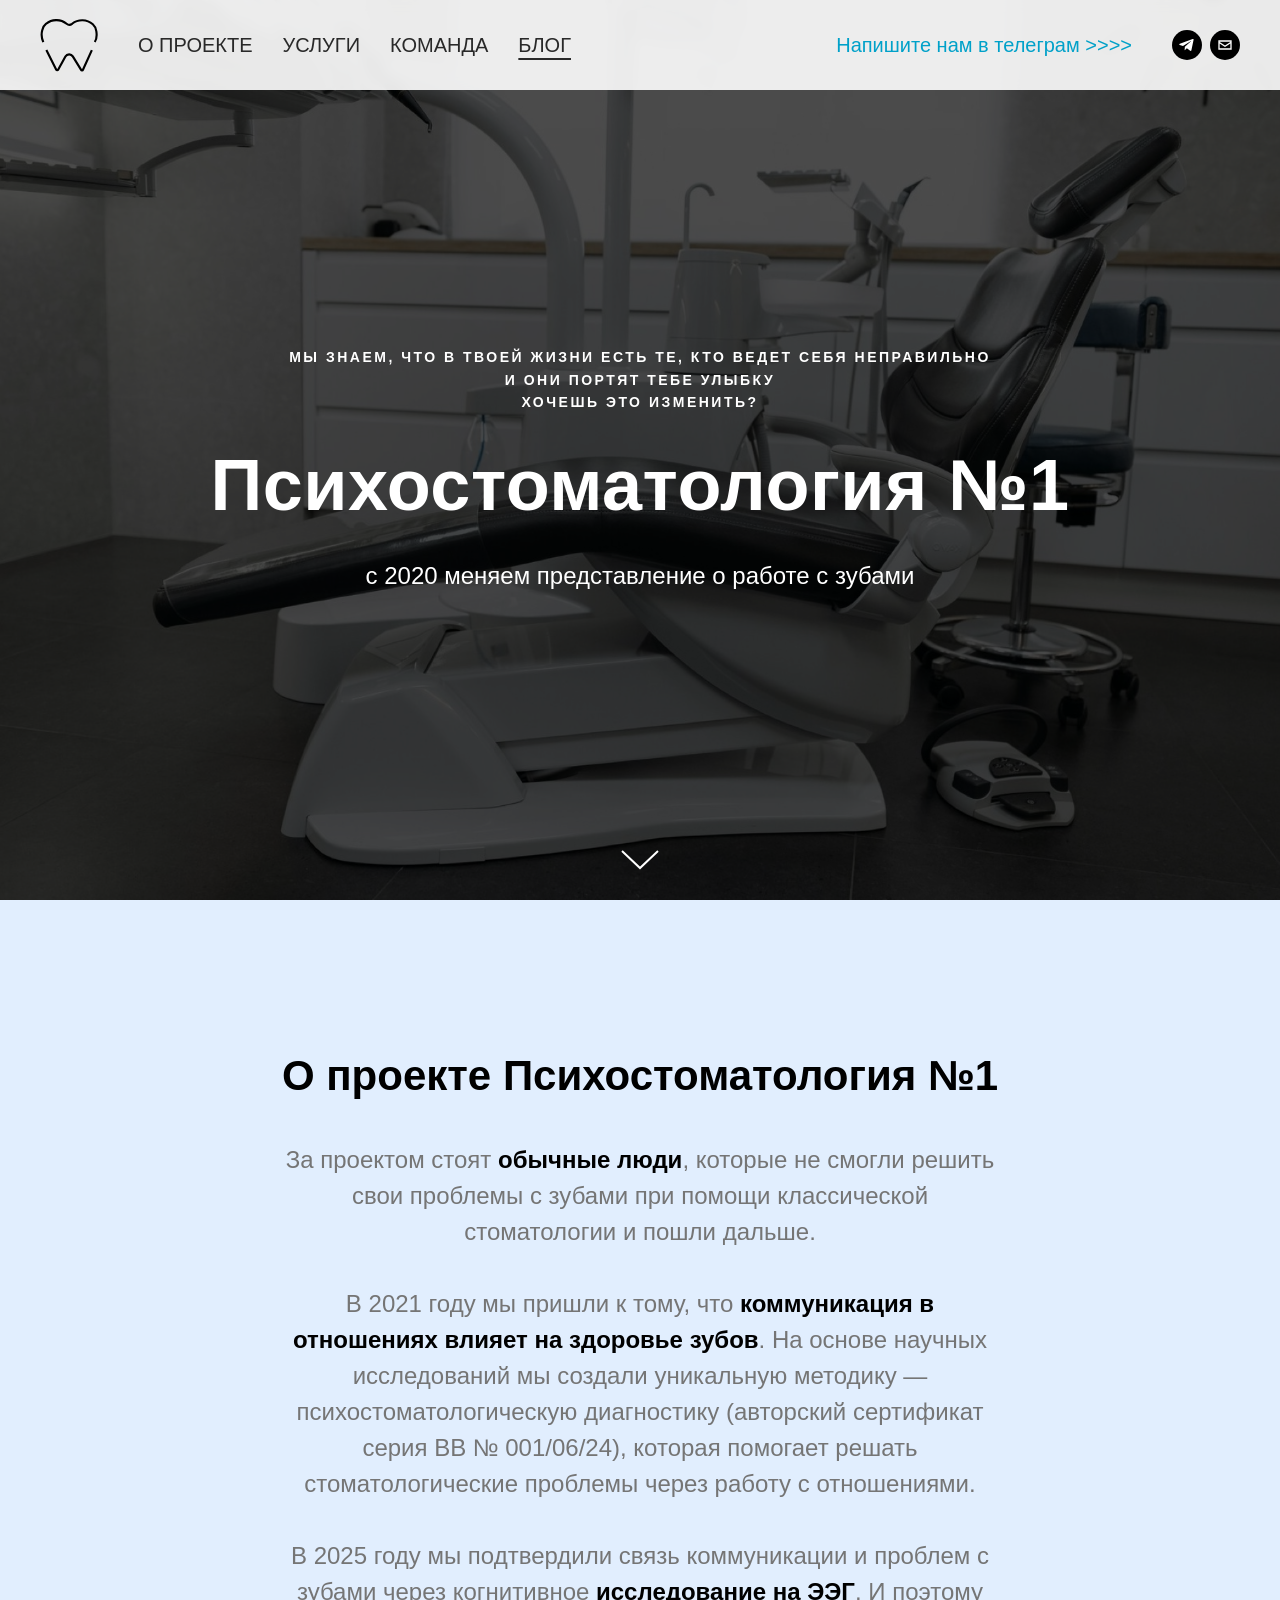
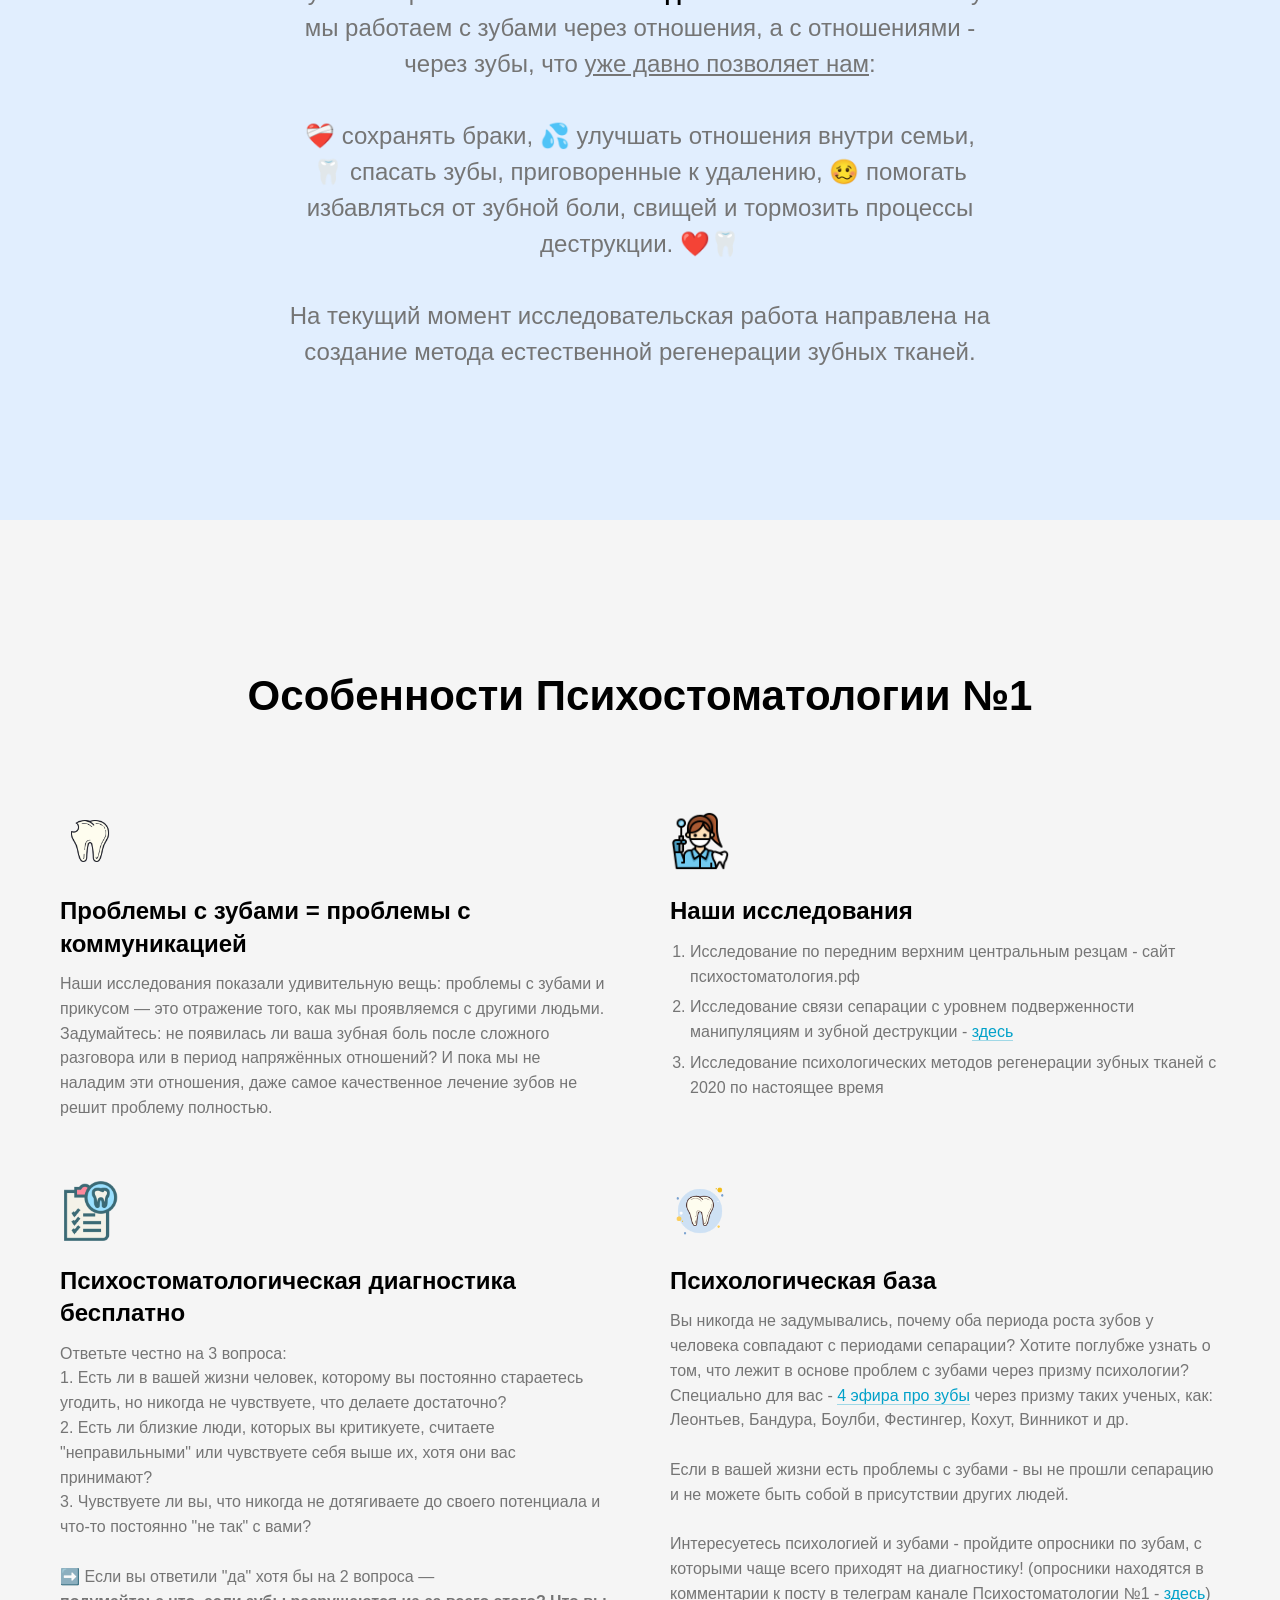
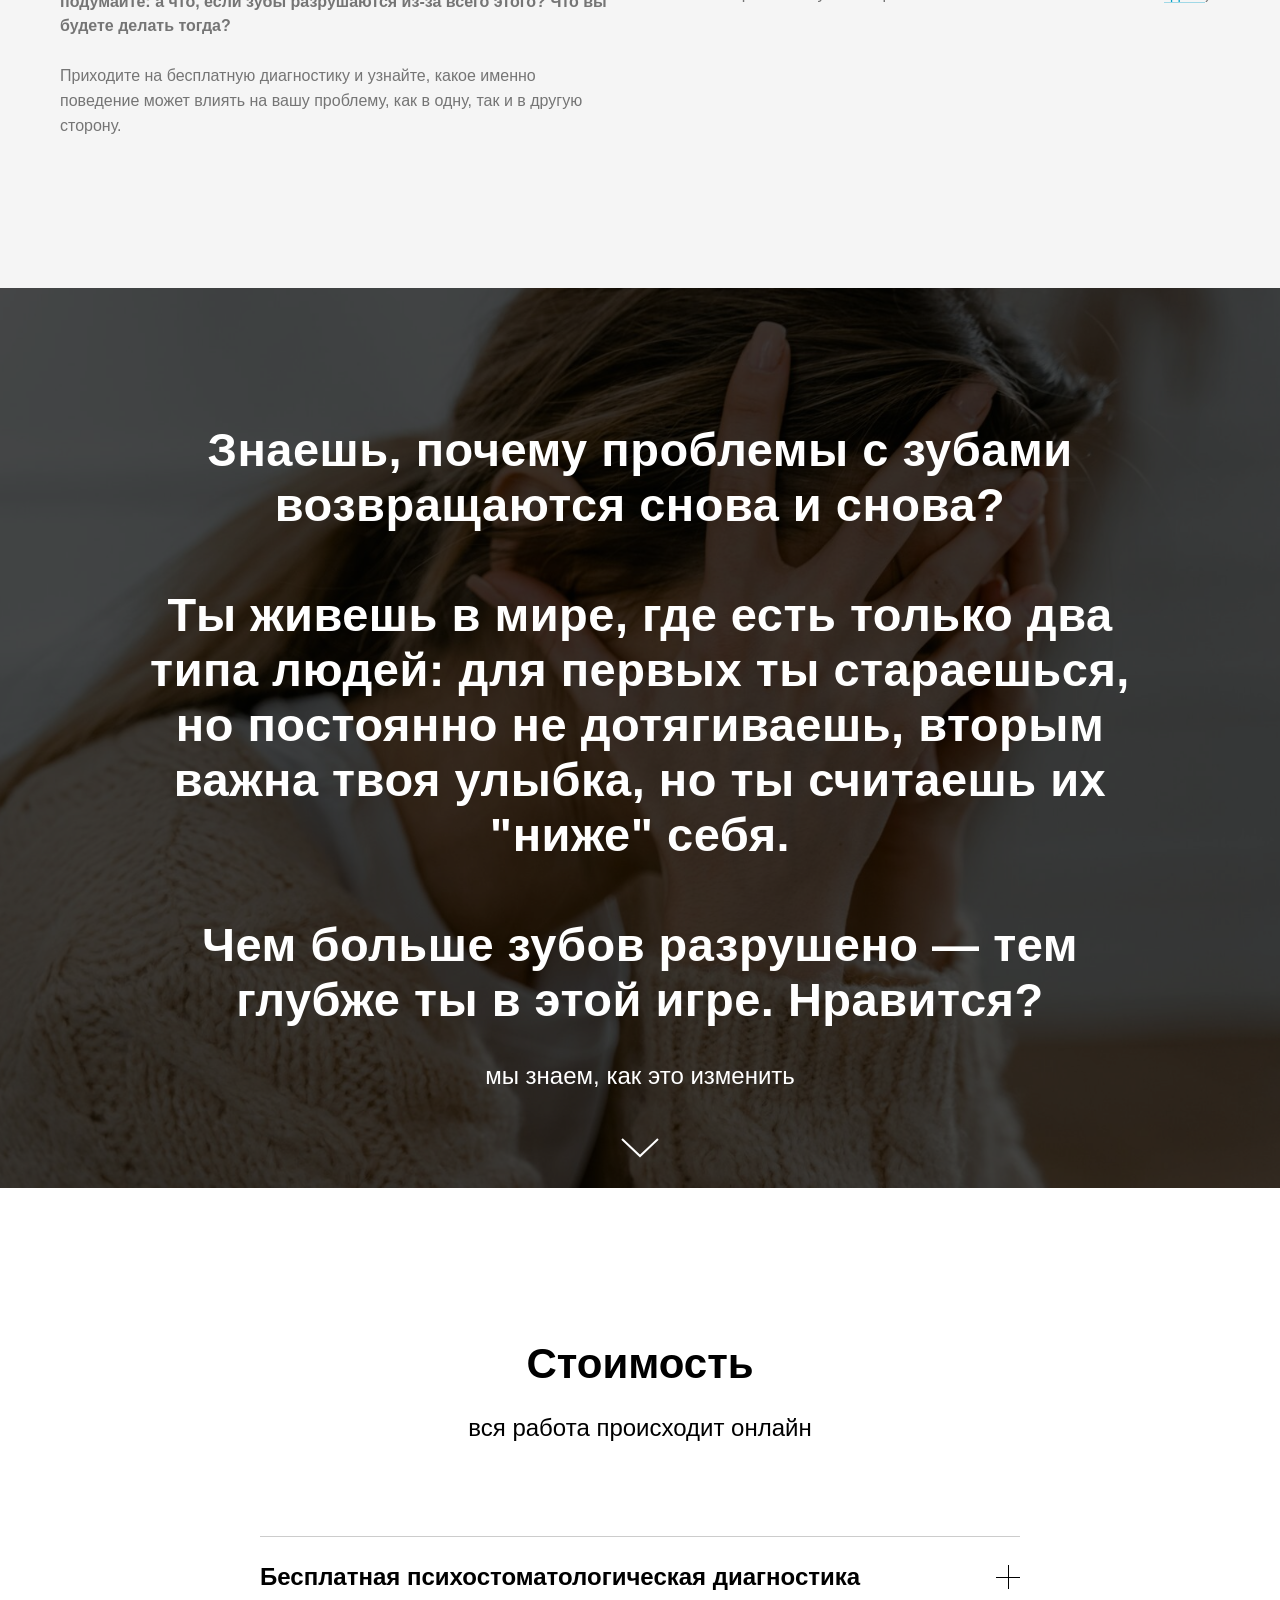
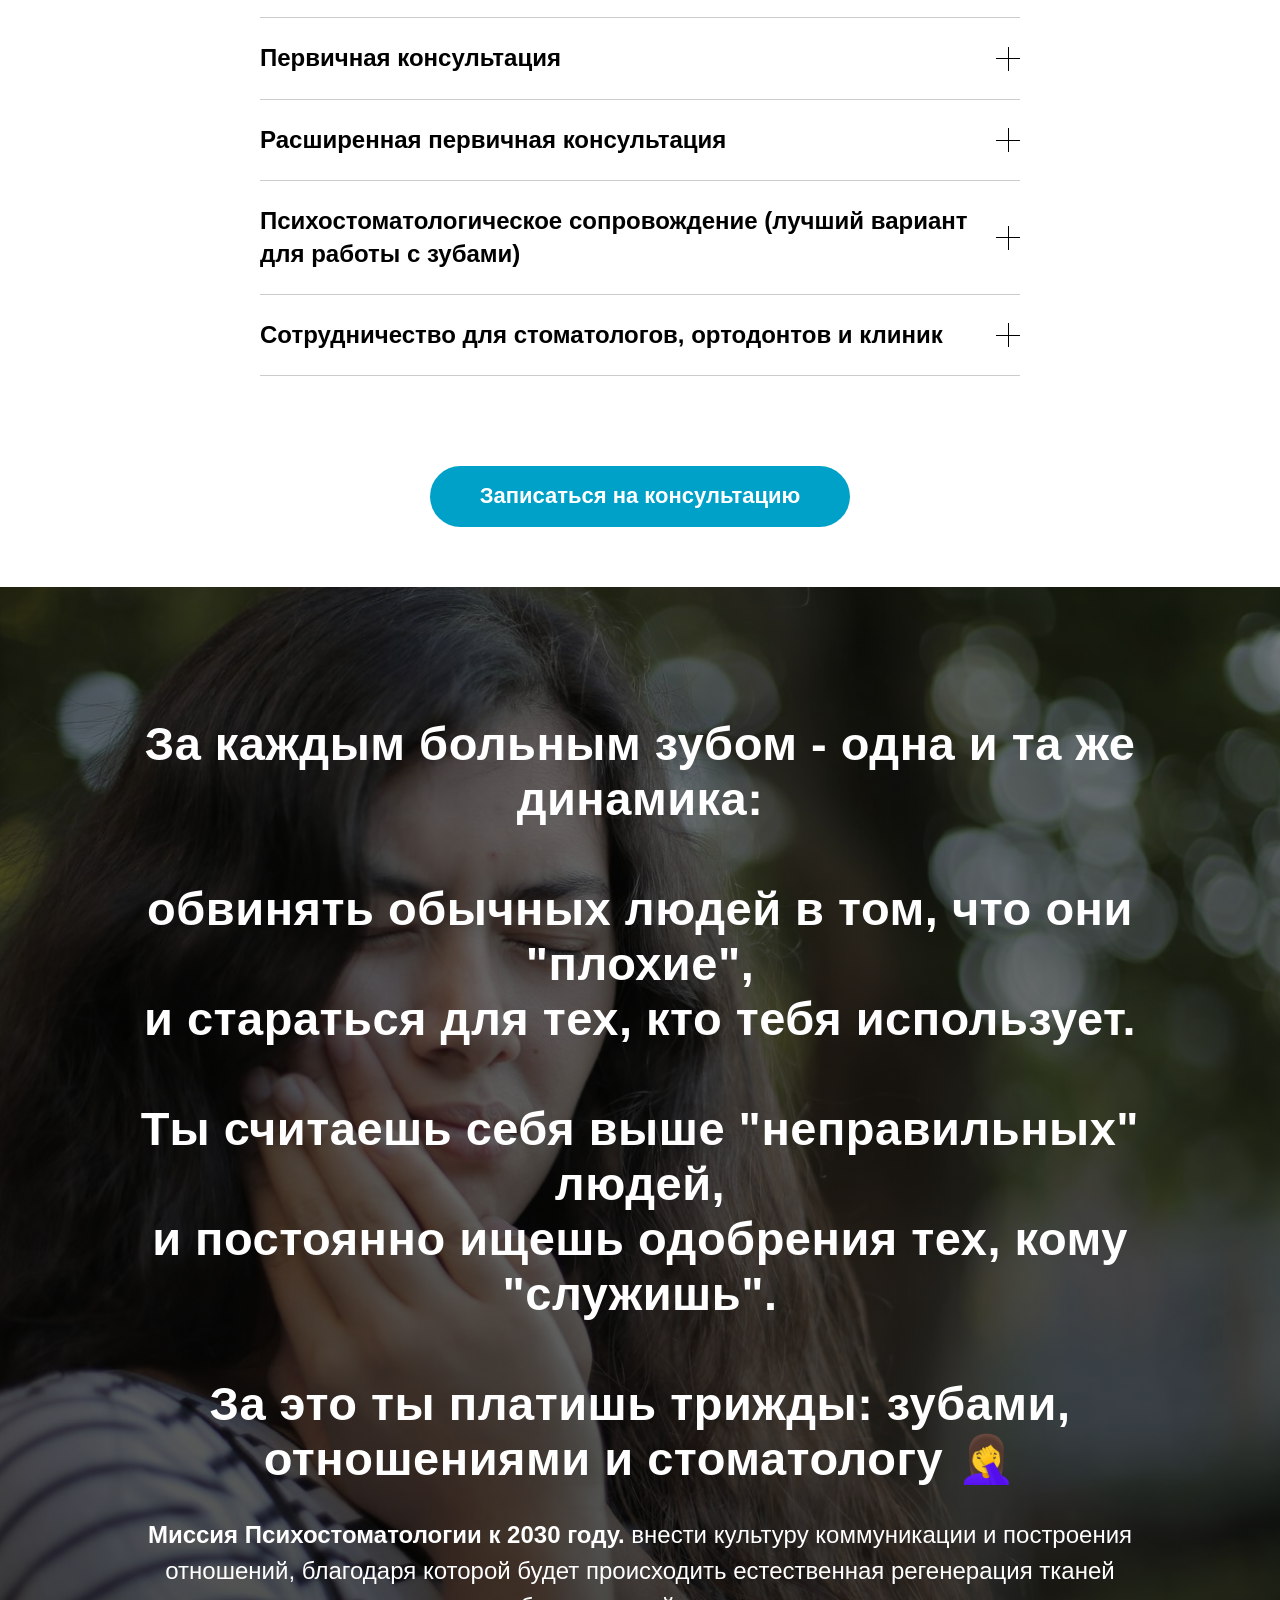
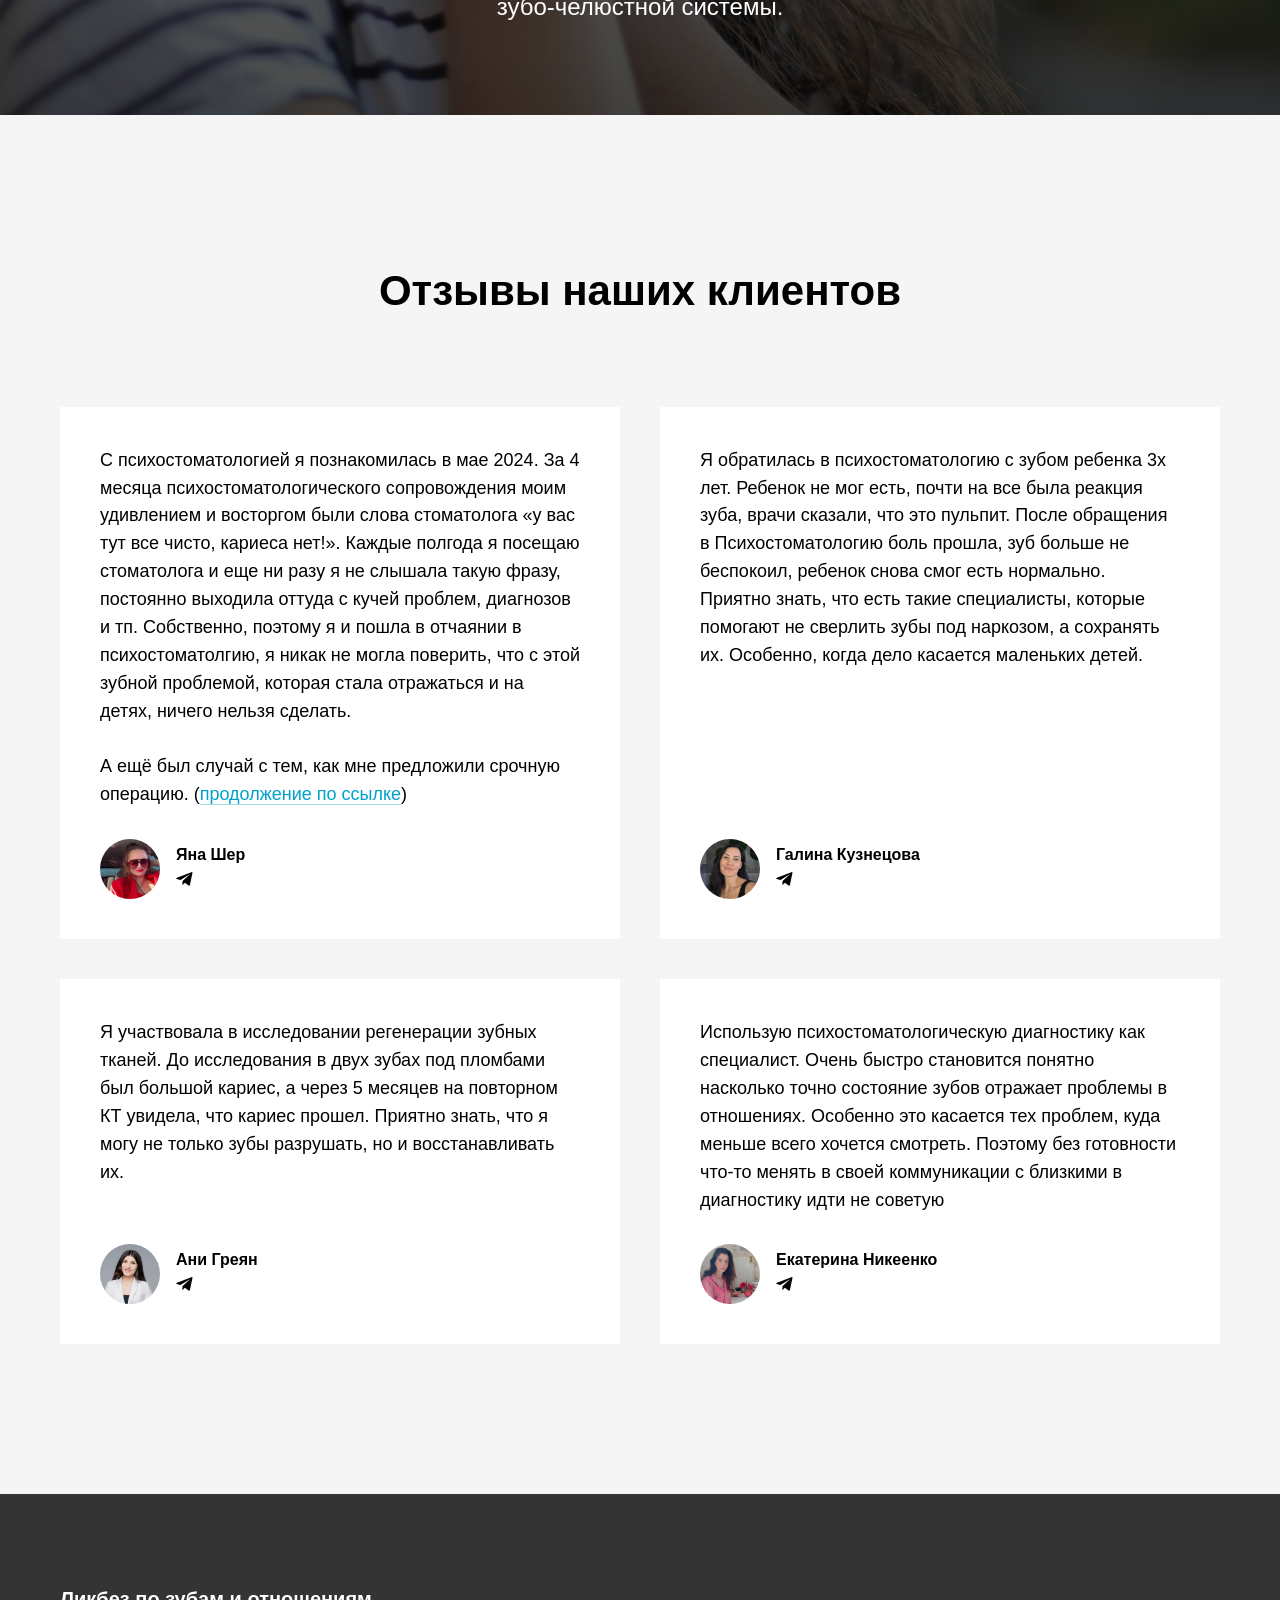
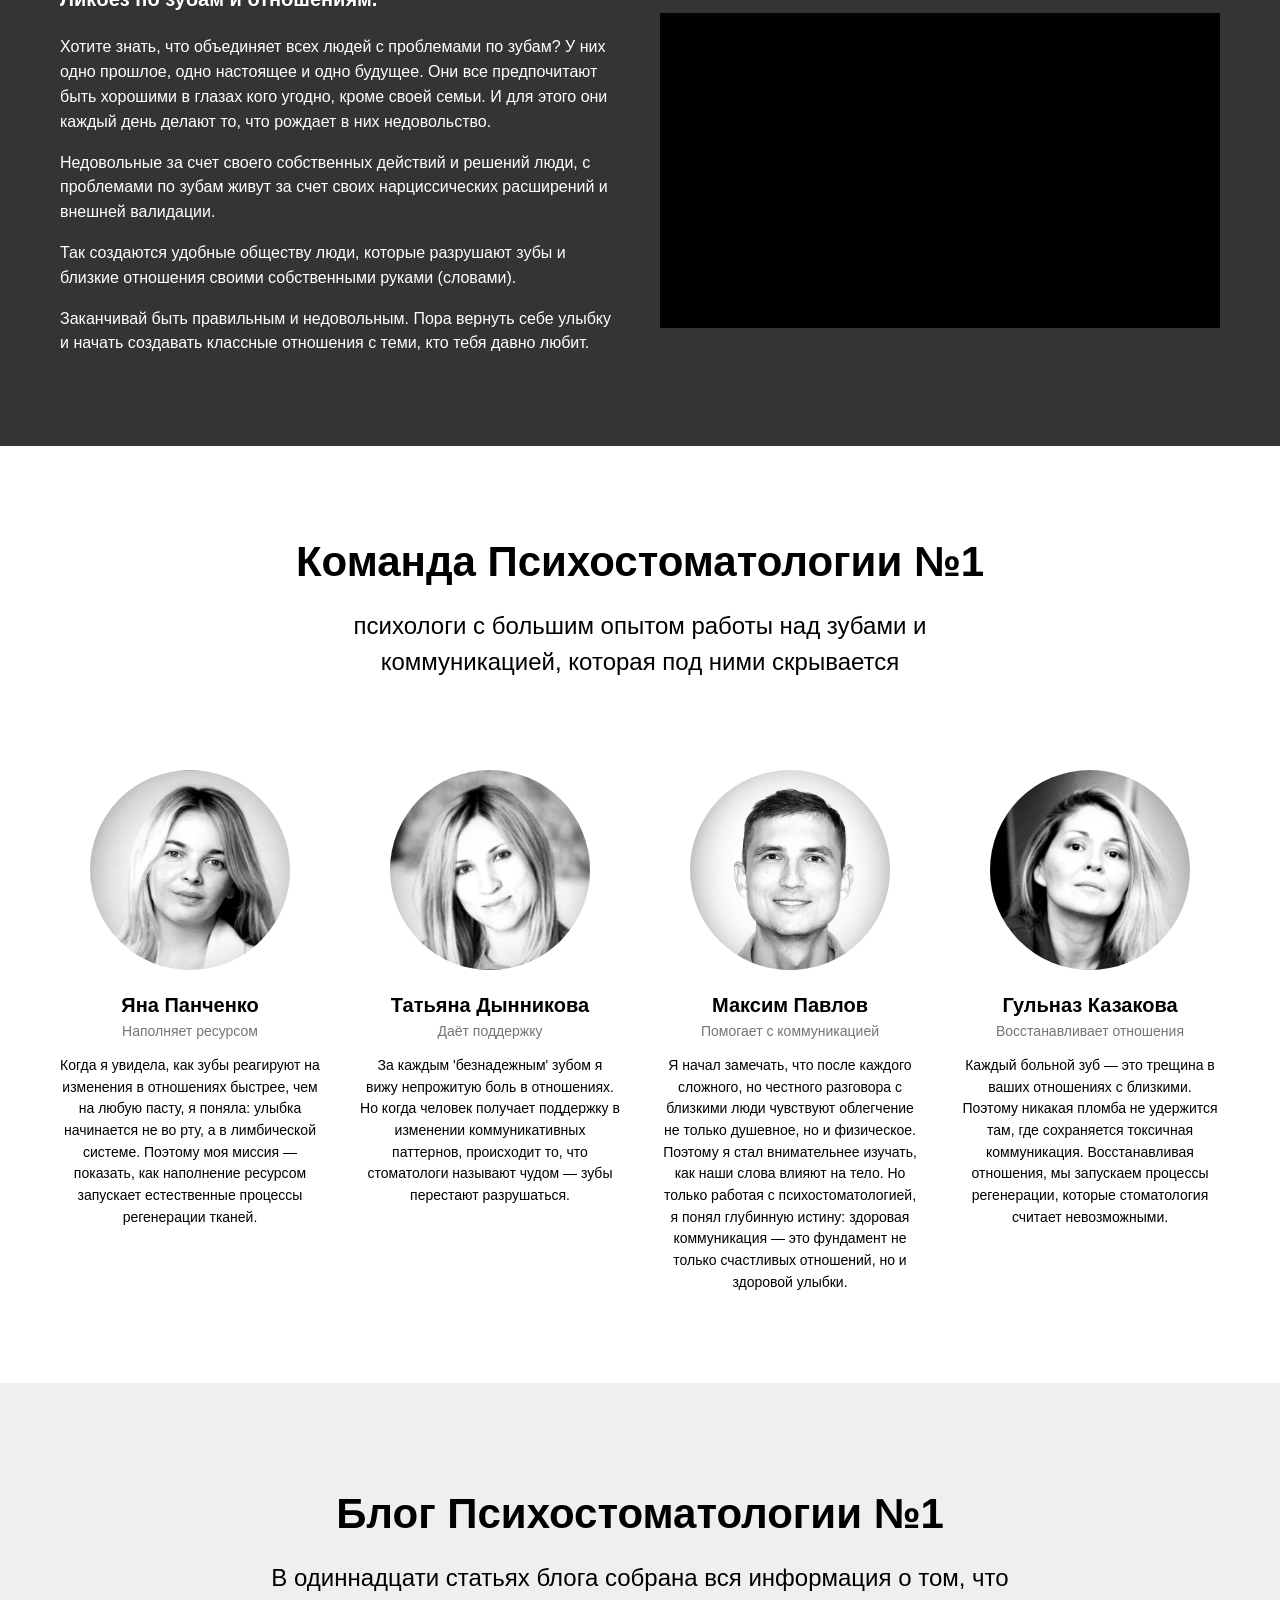
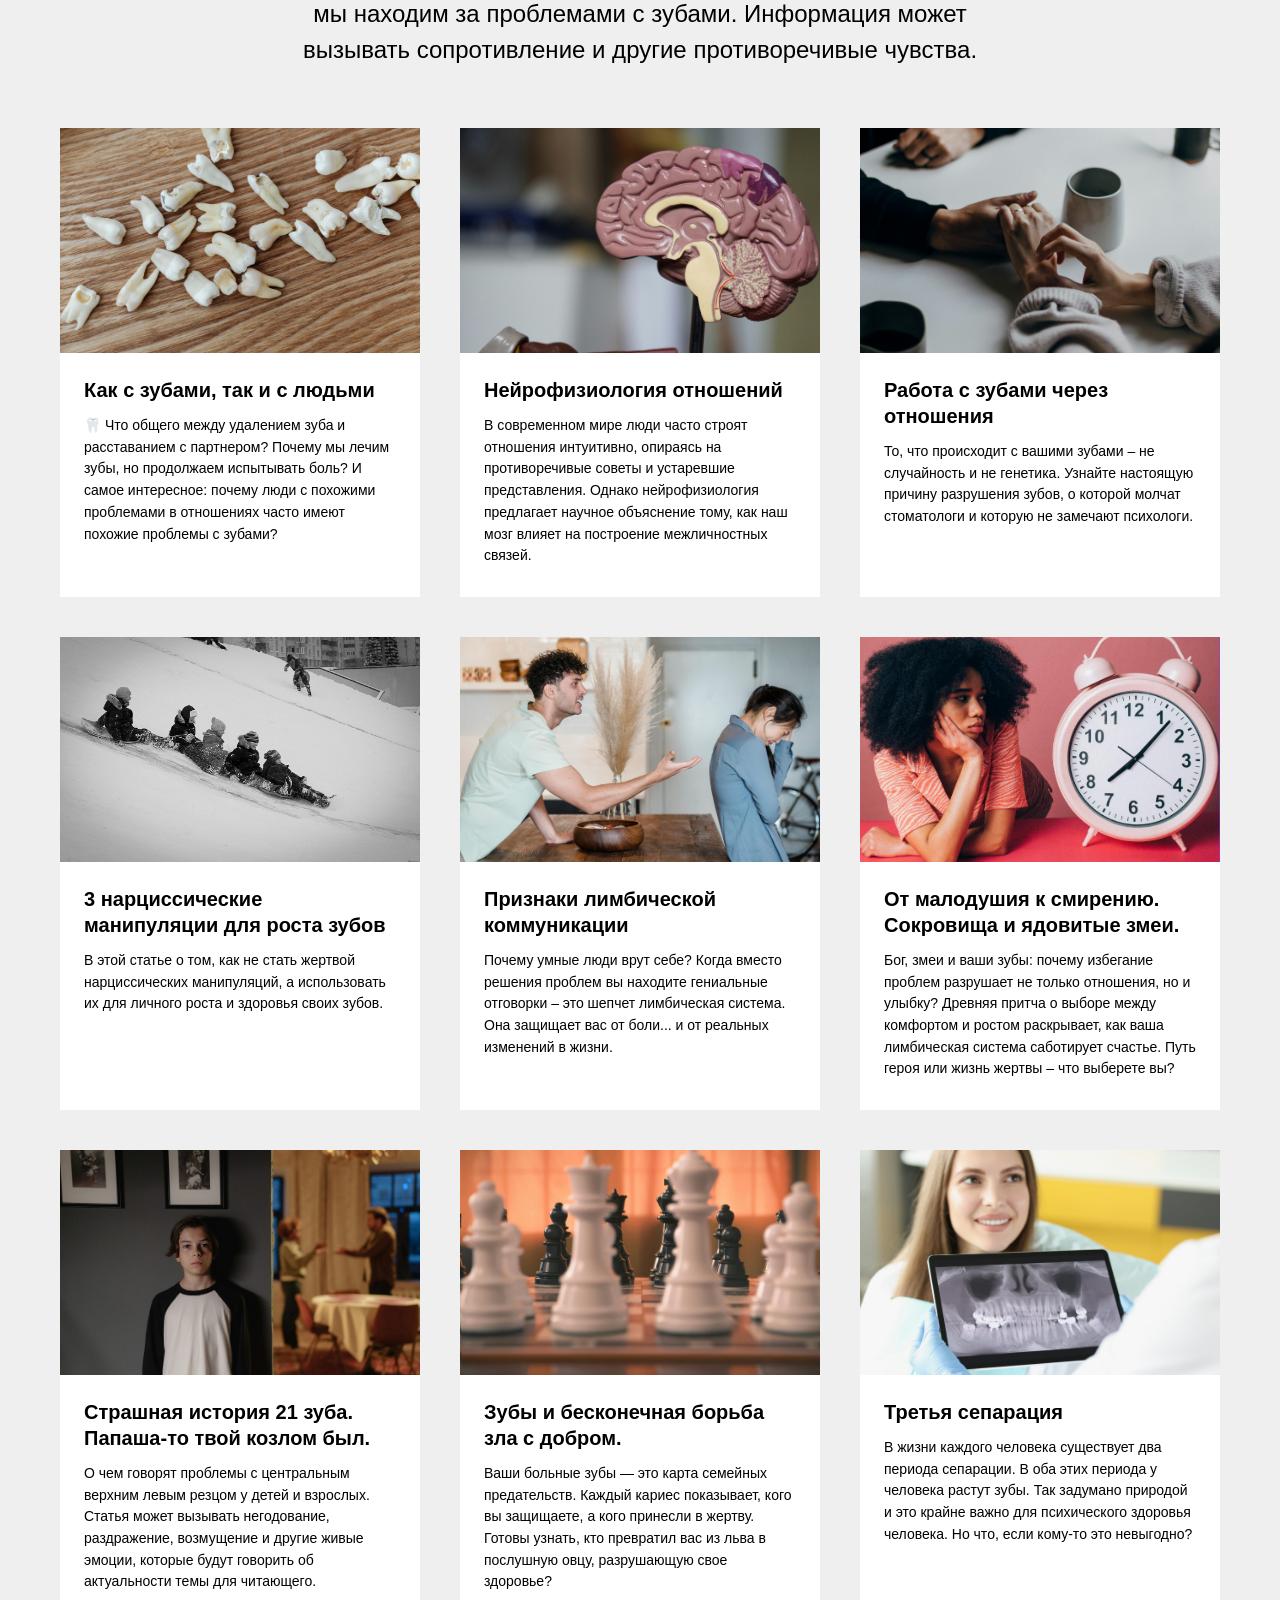
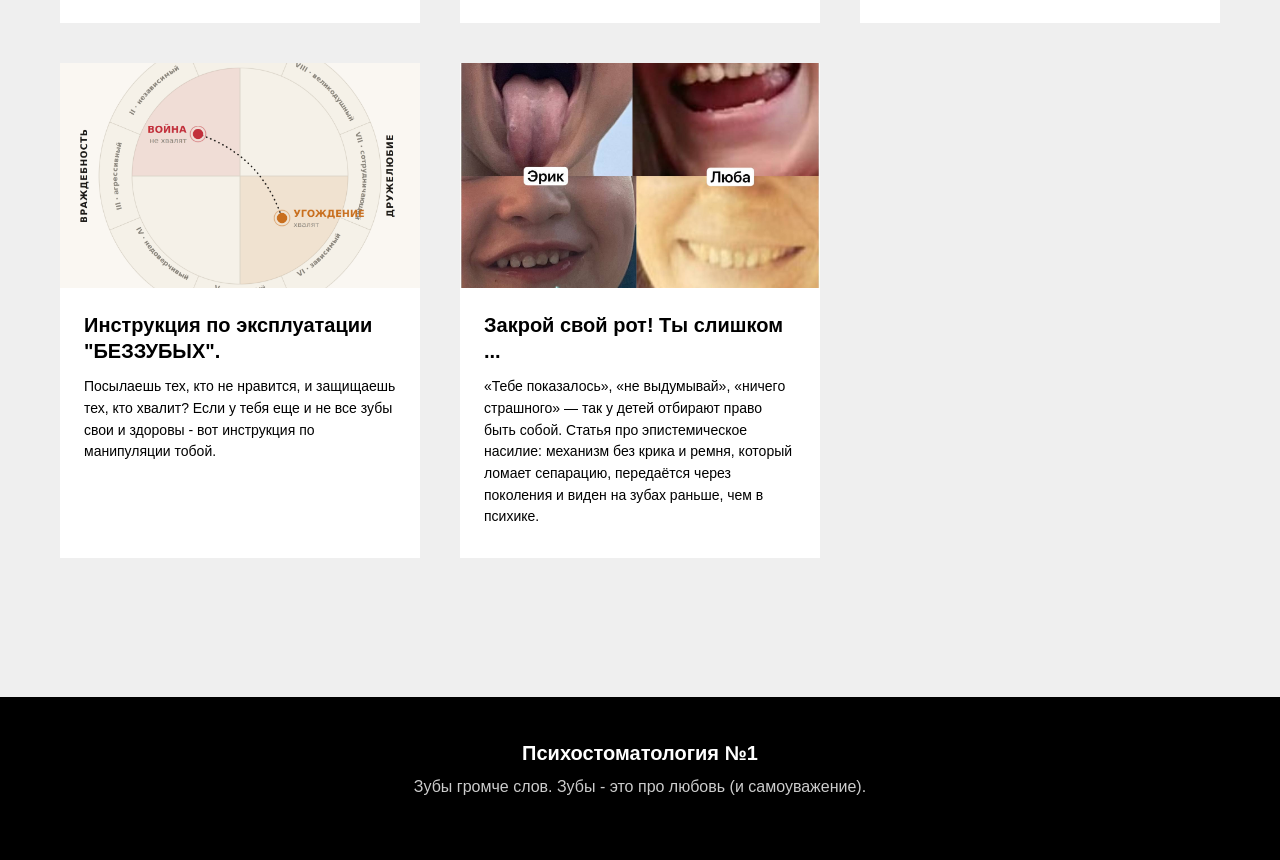
==== commit 45818b3e: "Blog intro: 8 -> 11 articles Co-Authored-By: Claude Opus 5.5 <noreply@anthropic.com>" ====
--- a/index.html
+++ b/index.html
@@ -181,7 +181,7 @@
             <li>для того, чтобы развить эмоциональную устойчивость в любой коммуникации, научиться переводить стресс оппонента в спокойствие и уметь выстраивать конструктивную коммуникацию с любым человеком.</li>
           </ul>
           <p>Сопровождение доступно только после бесплатной диагностики.<br>Происходит в групповом формате при участии всех специалистов Психостоматологии №1.</p>
-          <p><strong>Стоимость:</strong> от 9000 руб / месяц<br>Возможно индивидуальное сопровождение.</p>
+          <p><strong>Стоимость:</strong> 15 000 руб / месяц<br>Возможно индивидуальное сопровождение.<br>Подробнее у администратора по записи.</p>
           <p><a class="link" href="https://psyteeth.github.io/schedule/">Подробнее | РАСПИСАНИЕ</a></p>
         </div>
       </details>
@@ -264,7 +264,7 @@
 <section id="blog" class="section bg-light2" style="padding:105px 0 135px">
   <div class="container">
     <h2 class="section-title">Блог Психостоматологии №1</h2>
-    <p class="section-descr" style="margin-bottom:60px">В восьми статьях блога собрана вся информация о том, что мы находим за проблемами с зубами. Информация может вызывать сопротивление и другие противоречивые чувства.</p>
+    <p class="section-descr" style="margin-bottom:60px">В одиннадцати статьях блога собрана вся информация о том, что мы находим за проблемами с зубами. Информация может вызывать сопротивление и другие противоречивые чувства.</p>
     <div class="feed feed--grid">
       <div class="feed__track">
 <!--FEED-->
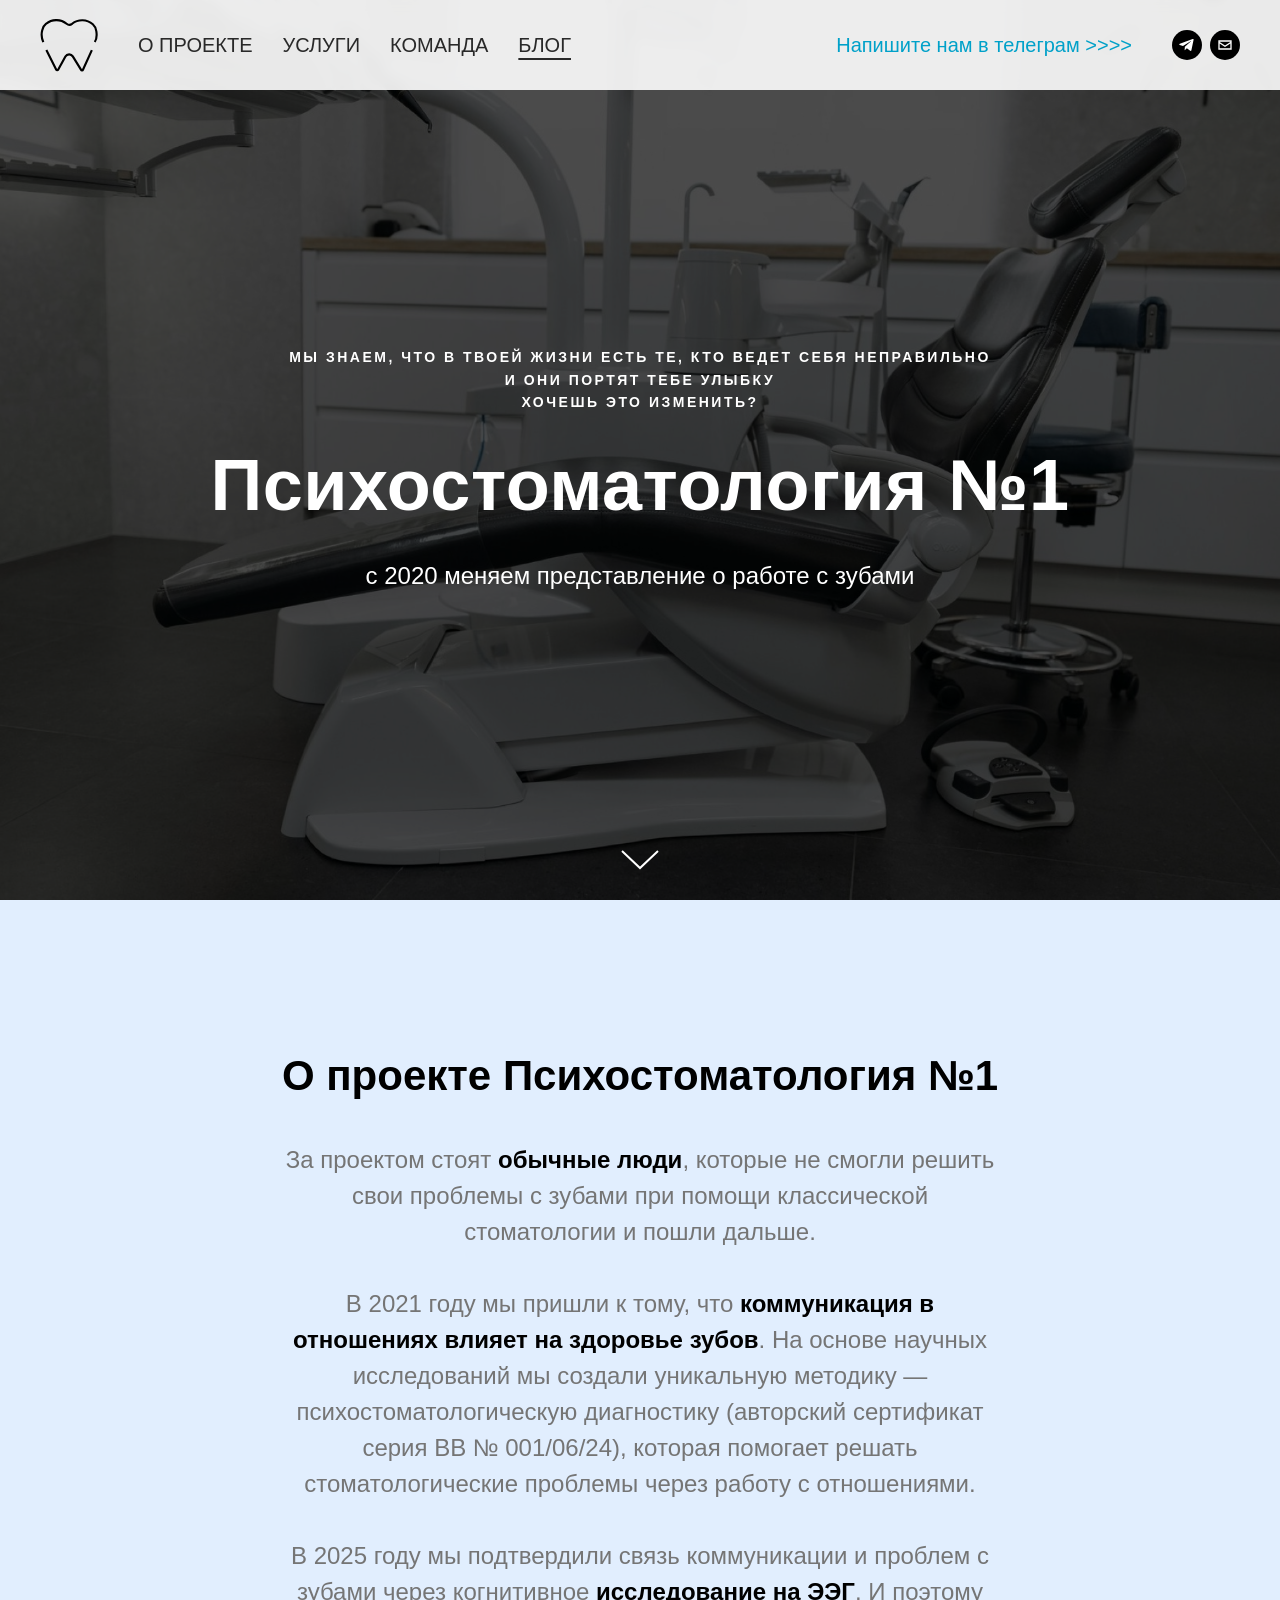
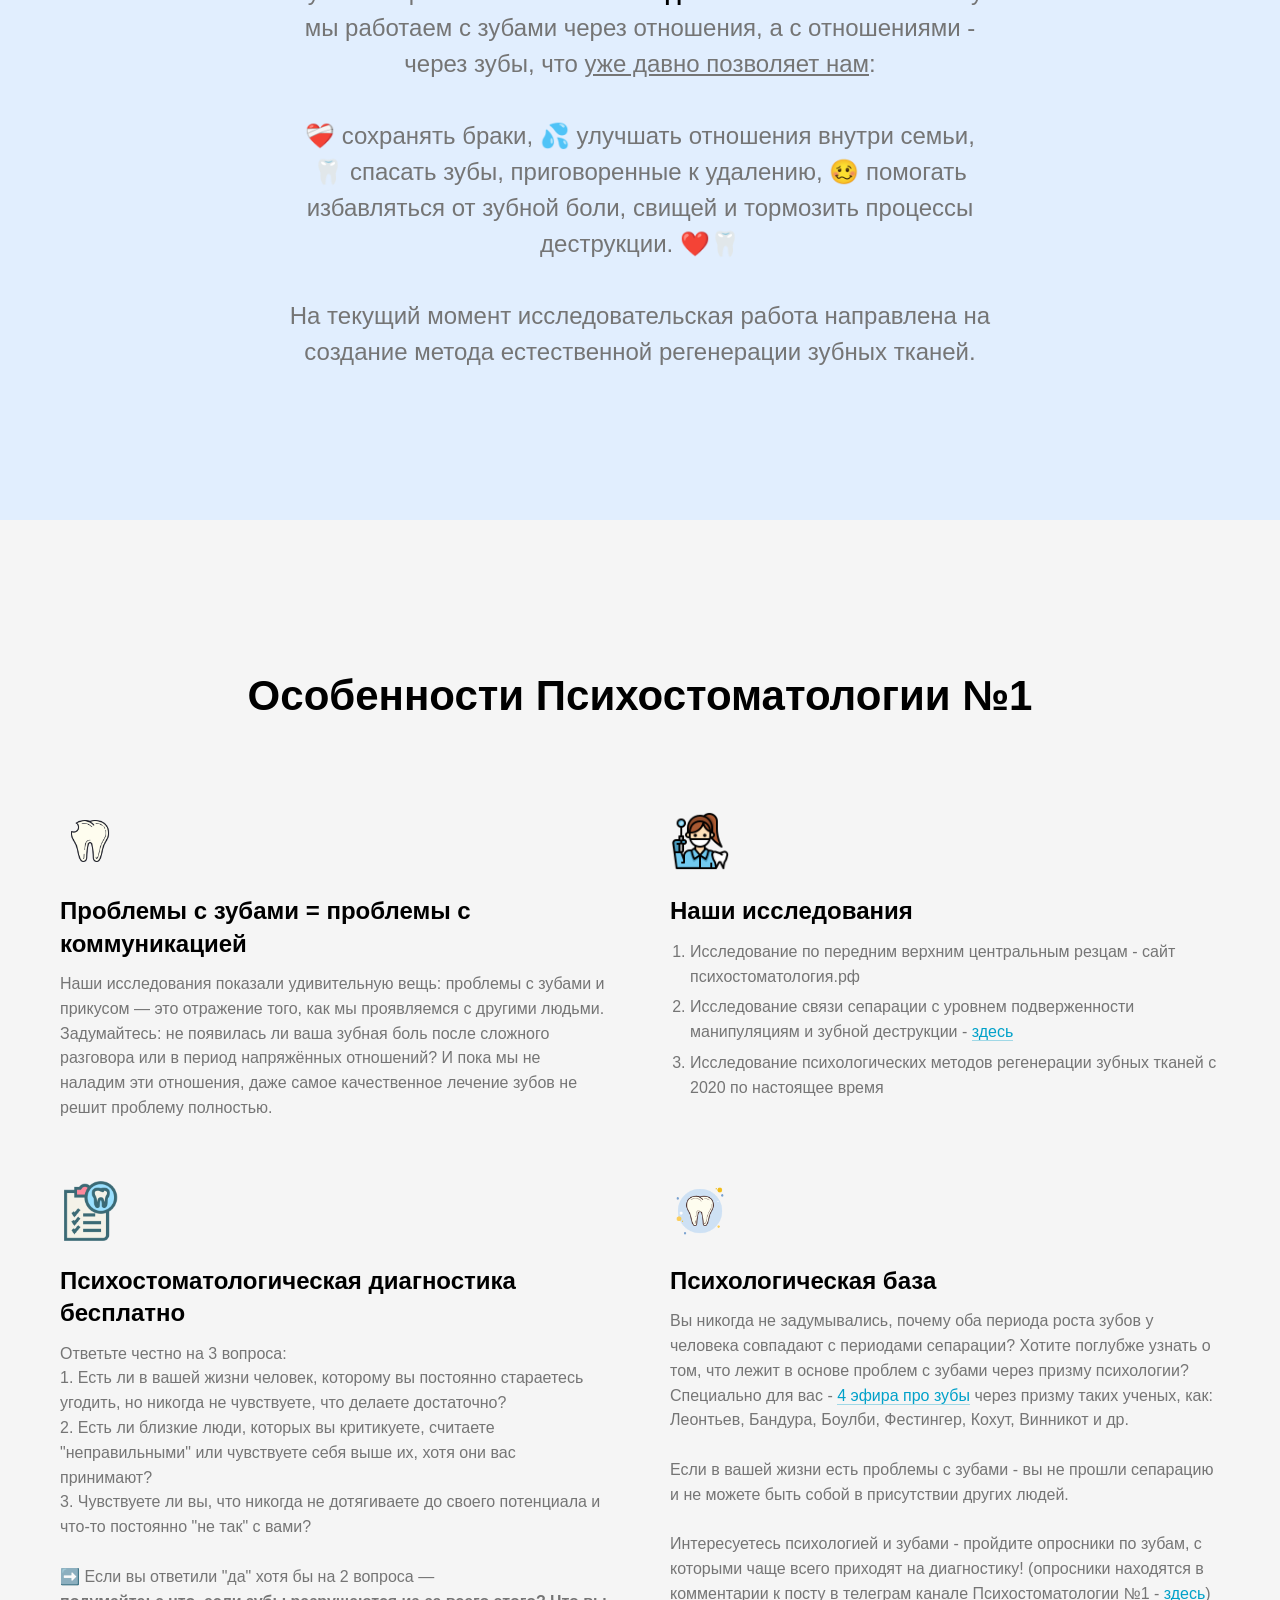
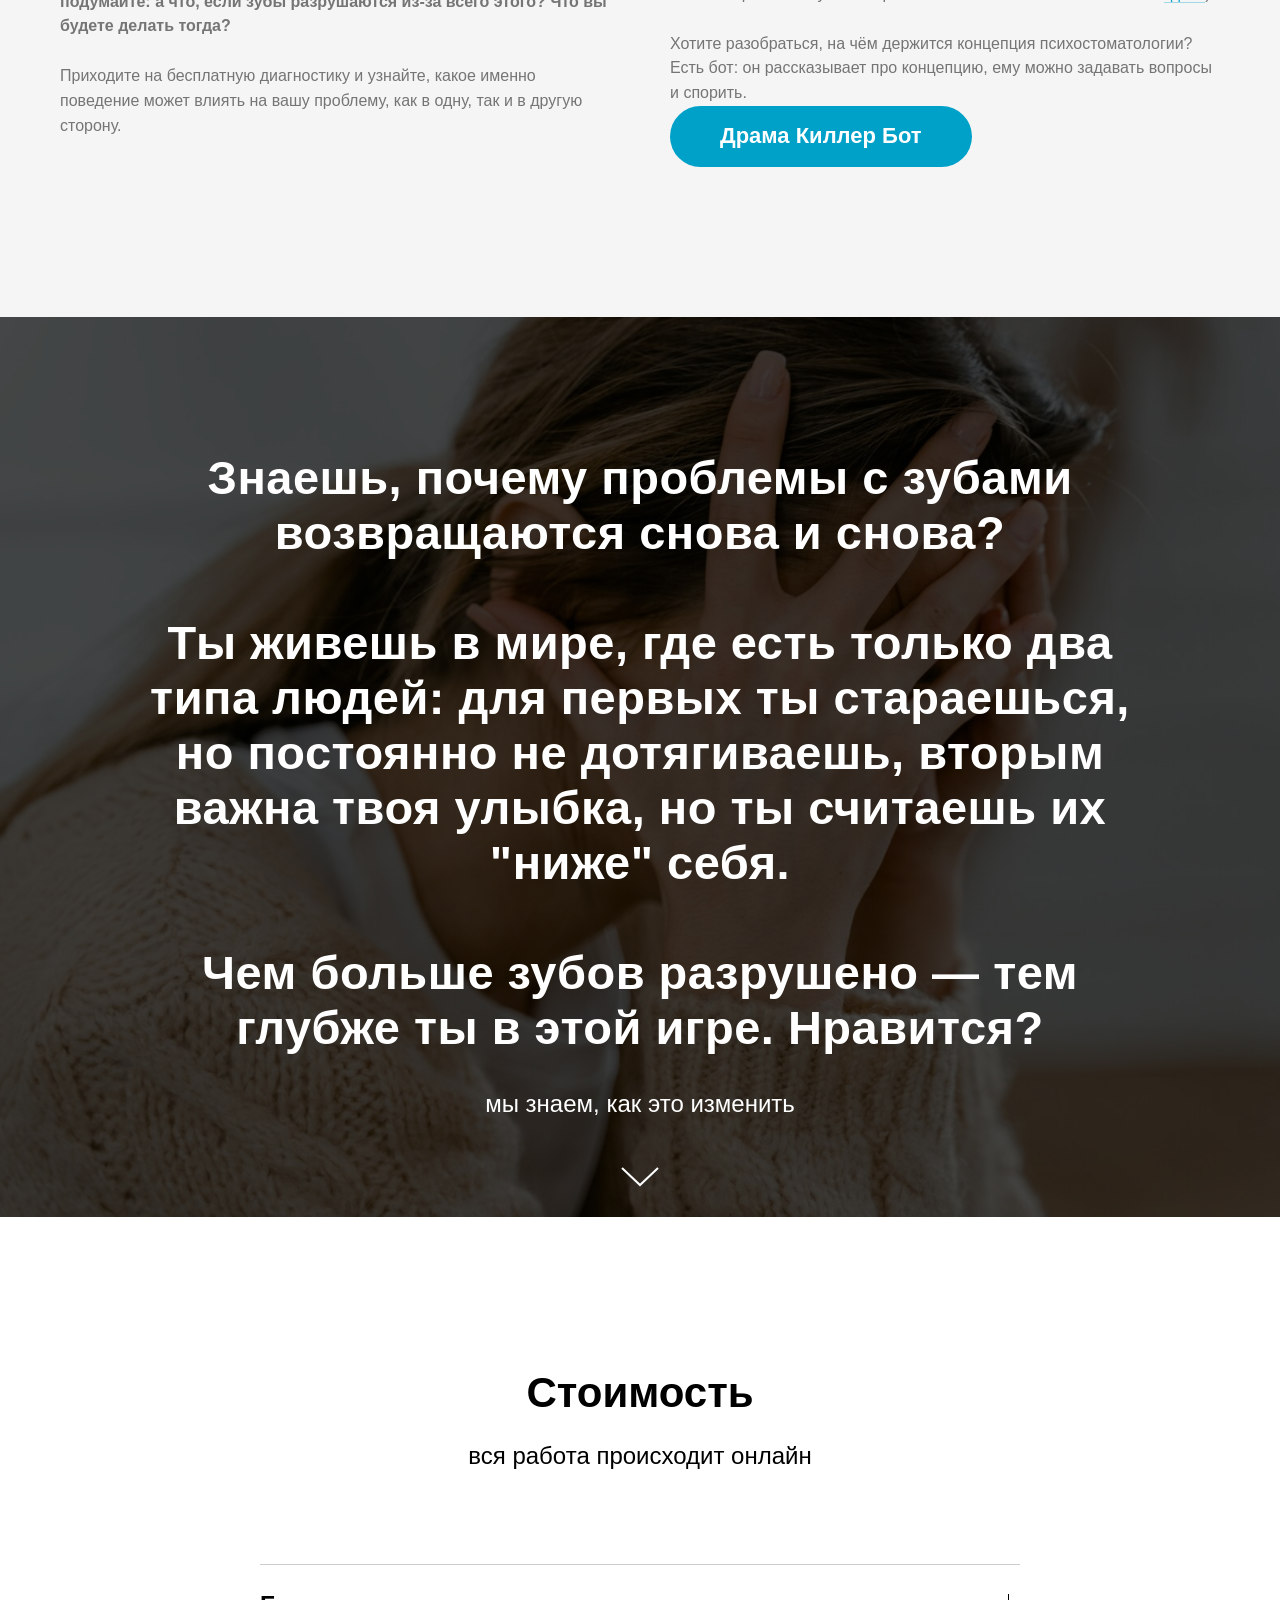
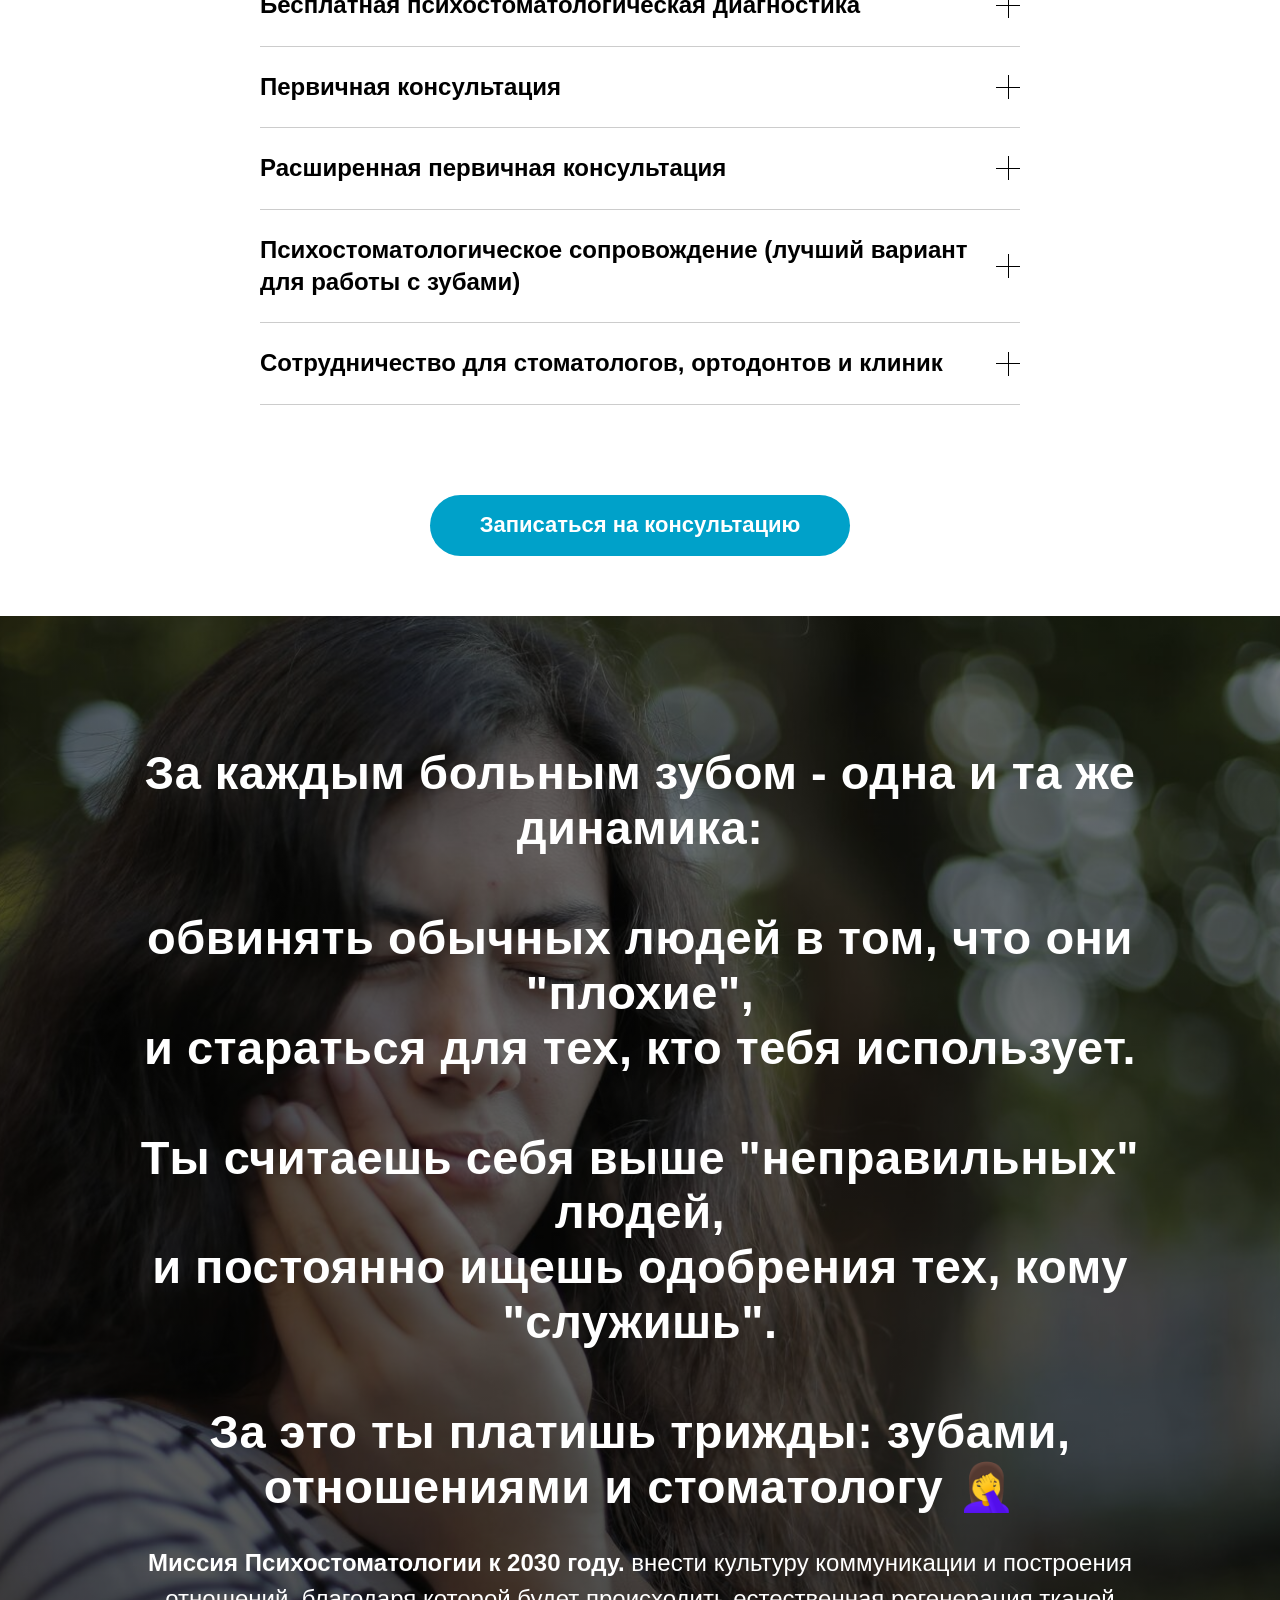
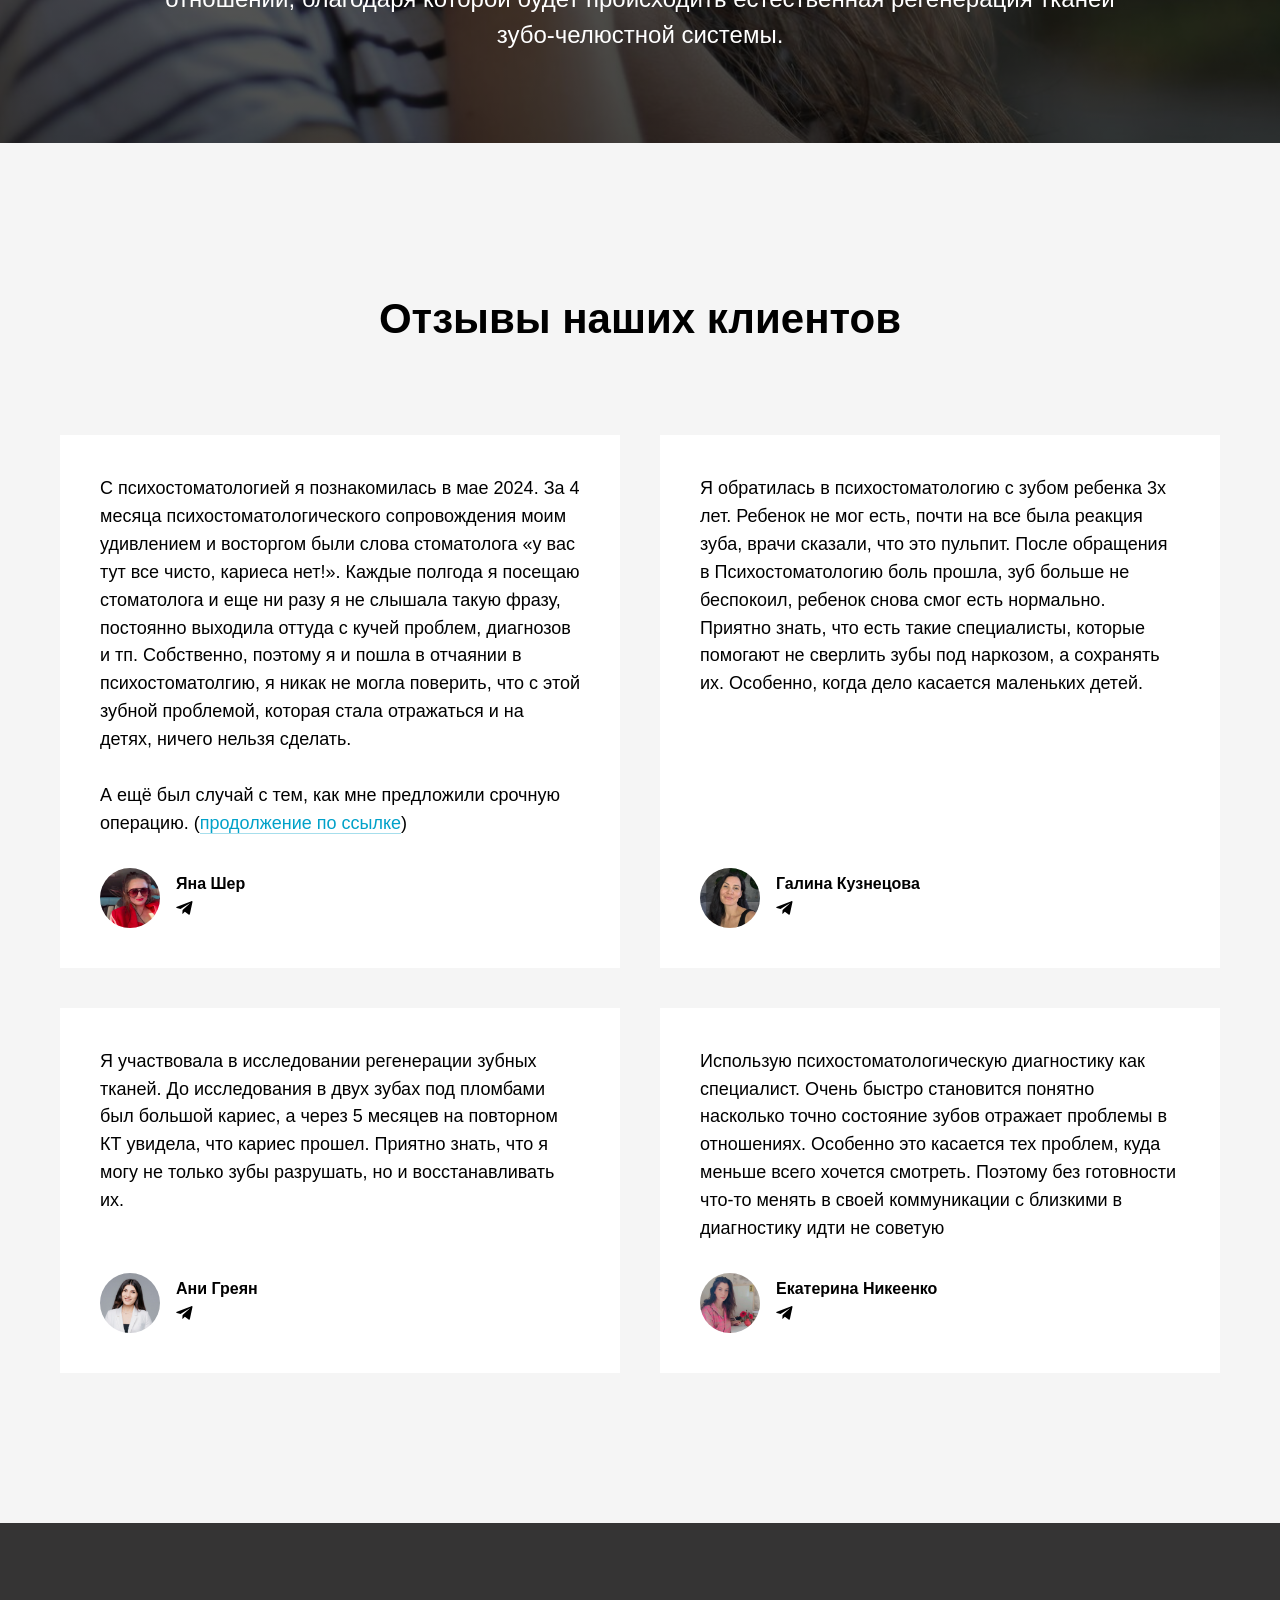
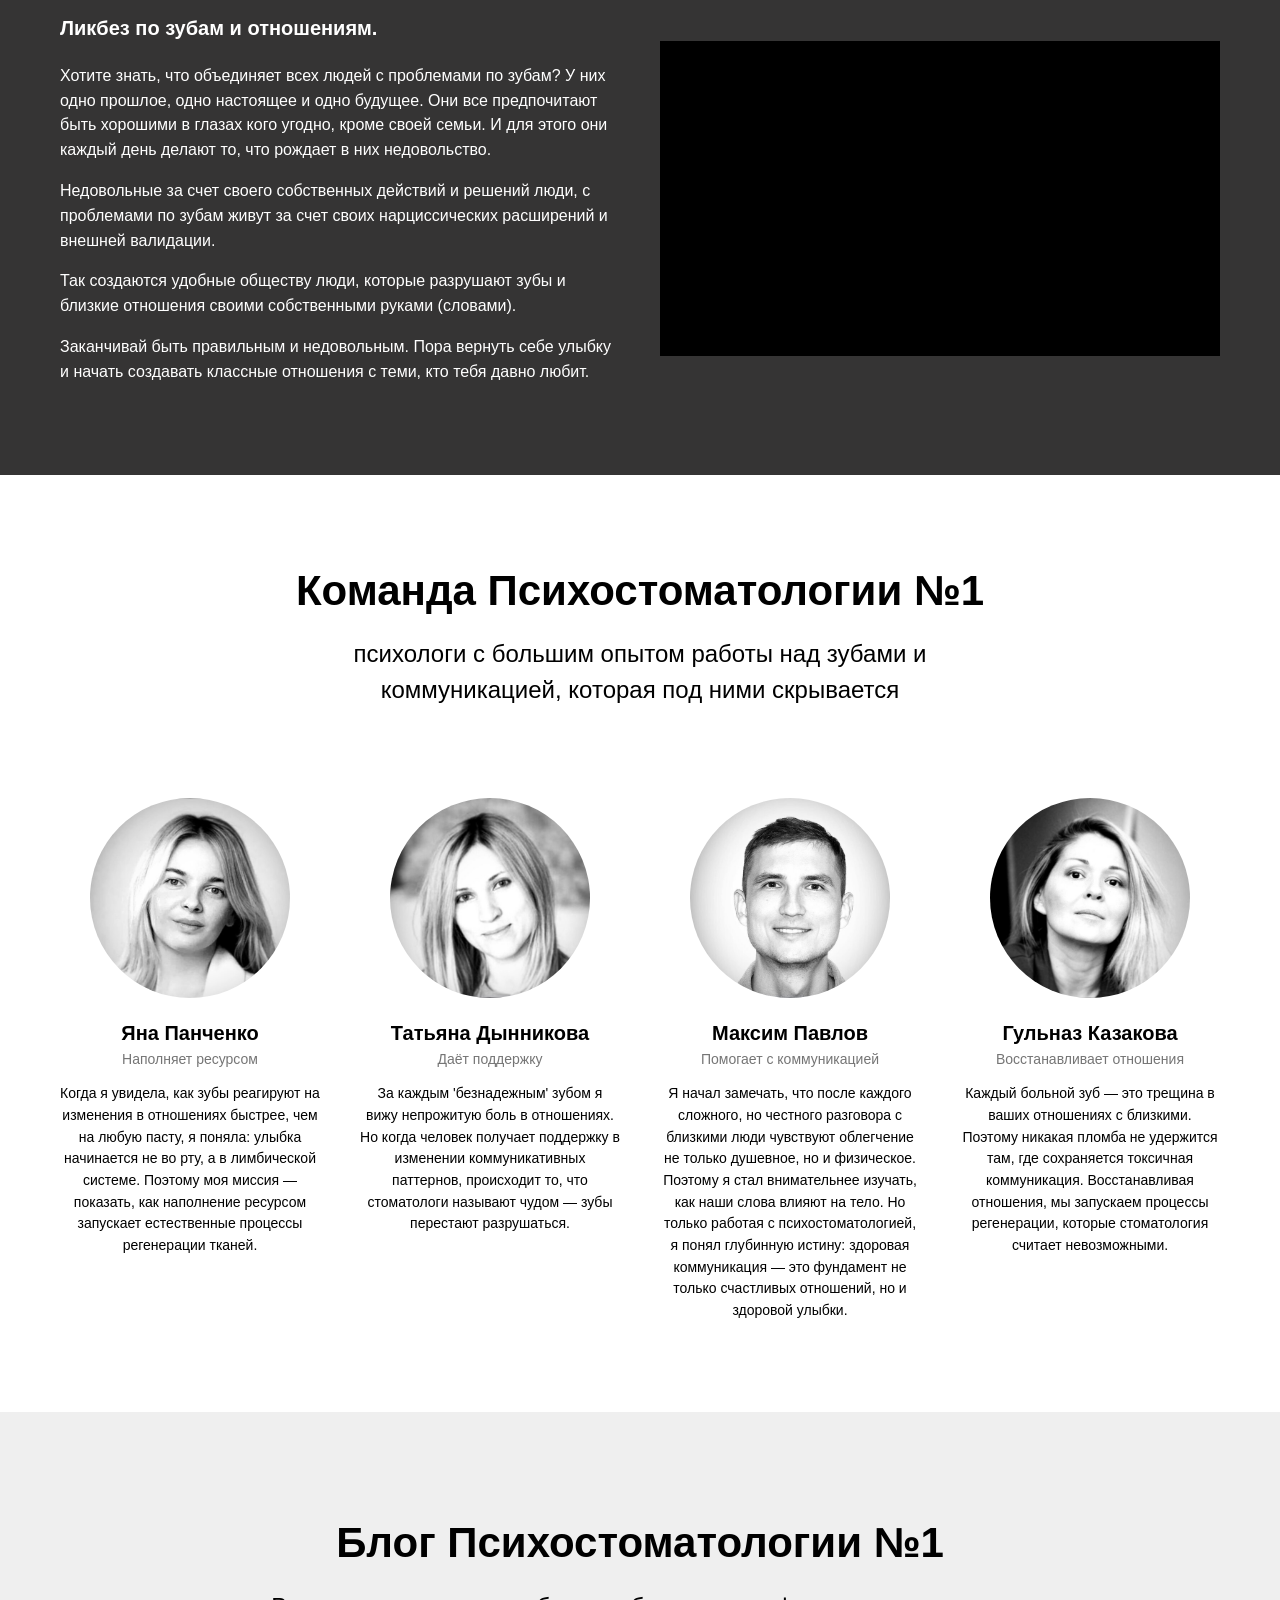
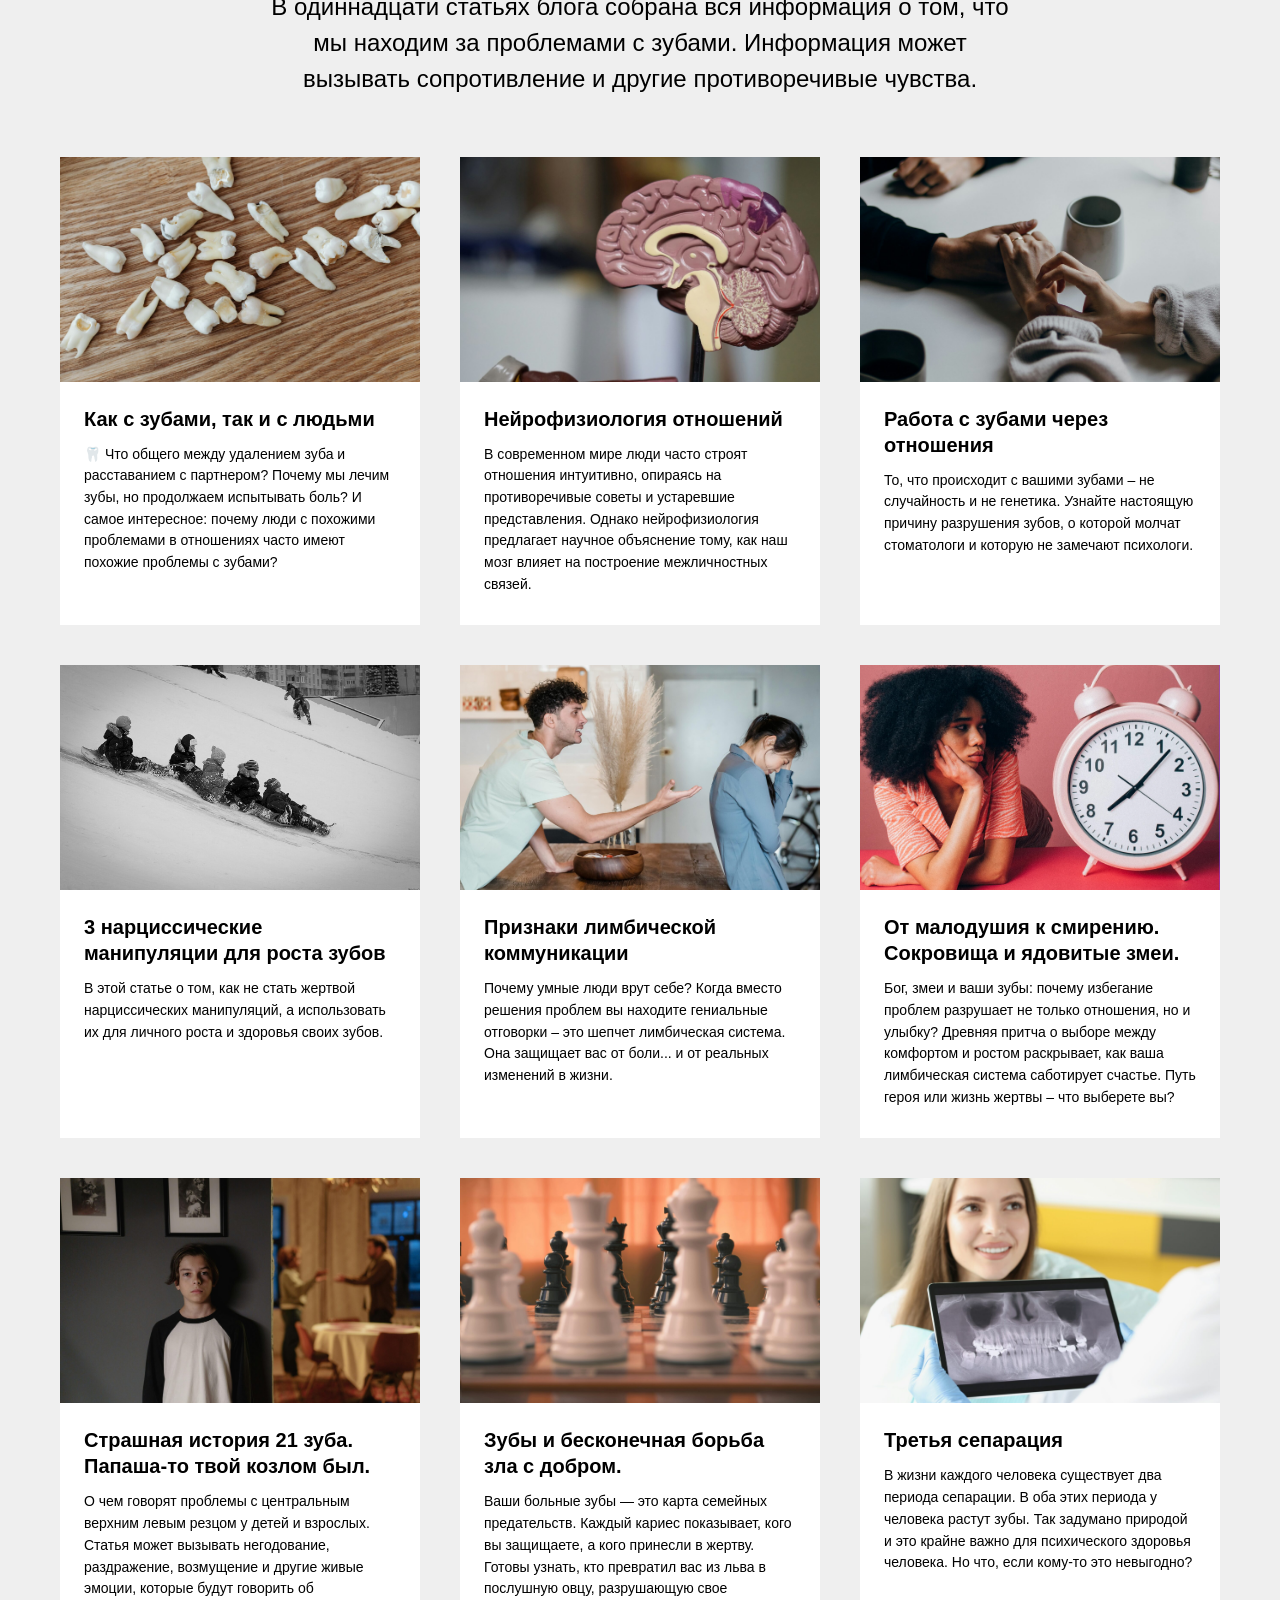
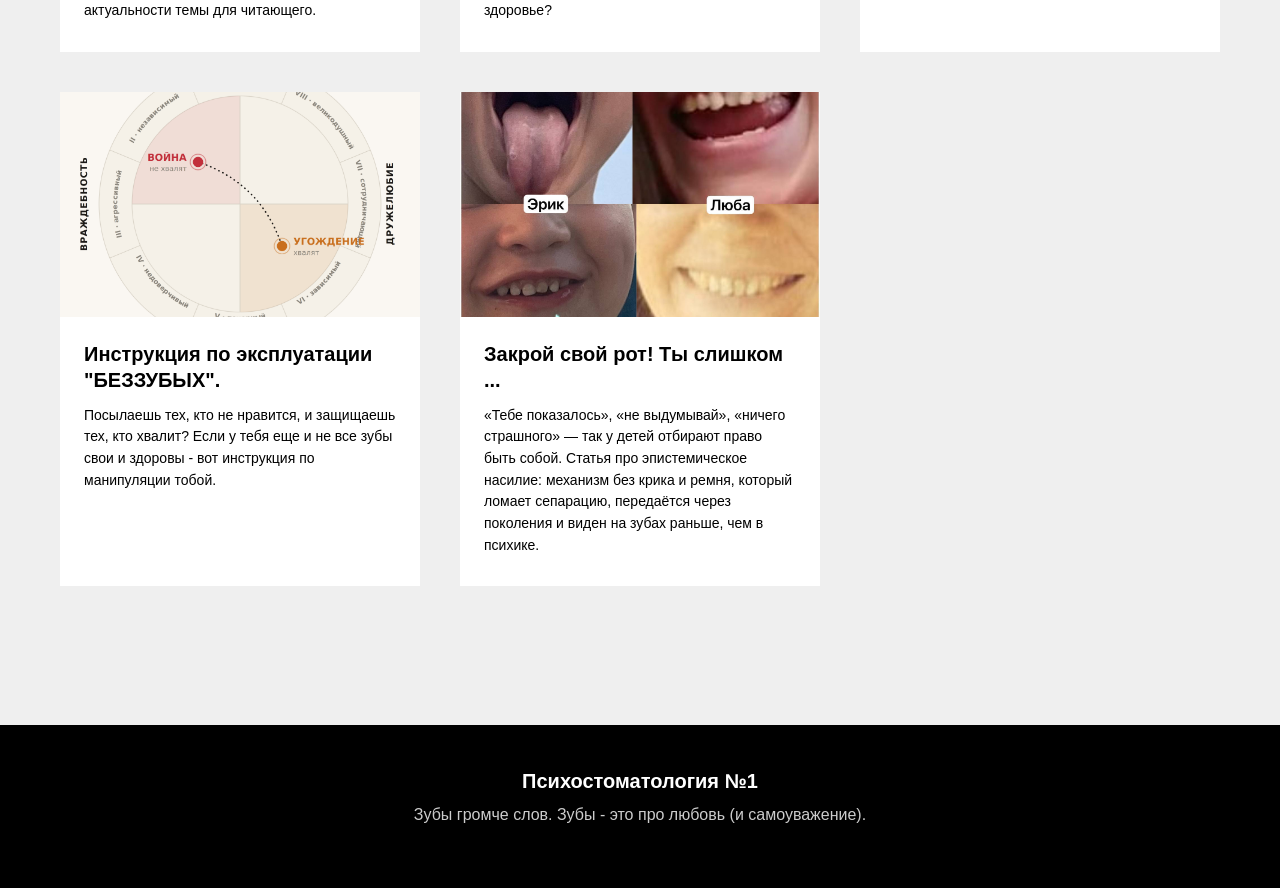
==== commit cb2e5763: "Add Drama Killer bot paragraph and button to "Психологическая база" (ТЗ-9.1) Co-Authored-By: Claude " ====
--- a/index.html
+++ b/index.html
@@ -103,6 +103,9 @@
           <p>Если в вашей жизни есть проблемы с зубами - вы не прошли сепарацию и не можете быть собой в присутствии других людей.</p>
           <br>
           <p>Интересуетесь психологией и зубами - пройдите опросники по зубам, с которыми чаще всего приходят на диагностику! (опросники находятся в комментарии к посту в телеграм канале Психостоматологии №1 - <a class="link" href="https://t.me/psy_teeth_official/604">здесь</a>)</p>
+          <br>
+          <p>Хотите разобраться, на чём держится концепция психостоматологии? Есть бот: он рассказывает про концепцию, ему можно задавать вопросы и спорить.</p>
+          <p class="feature__btn"><a class="btn" href="https://t.me/dramakiller_bot" target="_blank" rel="noopener">Драма Киллер Бот</a></p>
         </div>
       </div>
     </div>
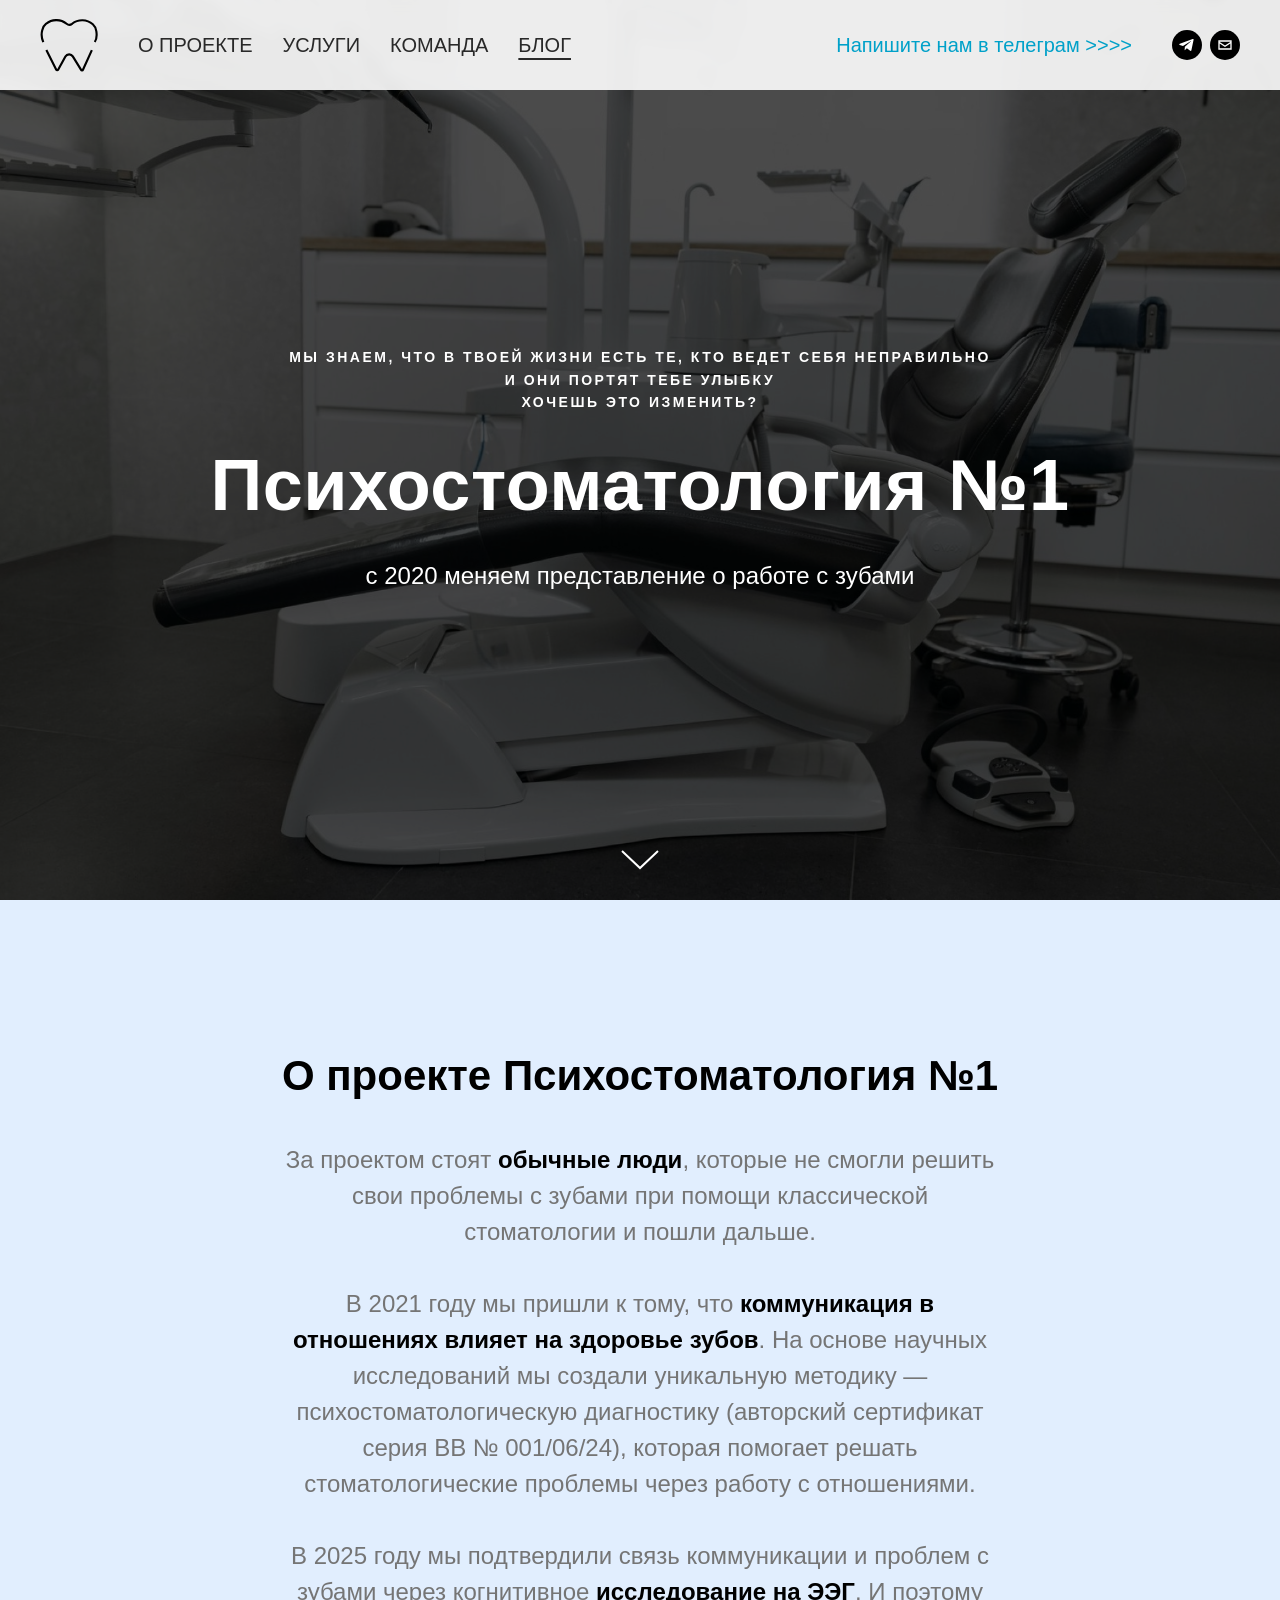
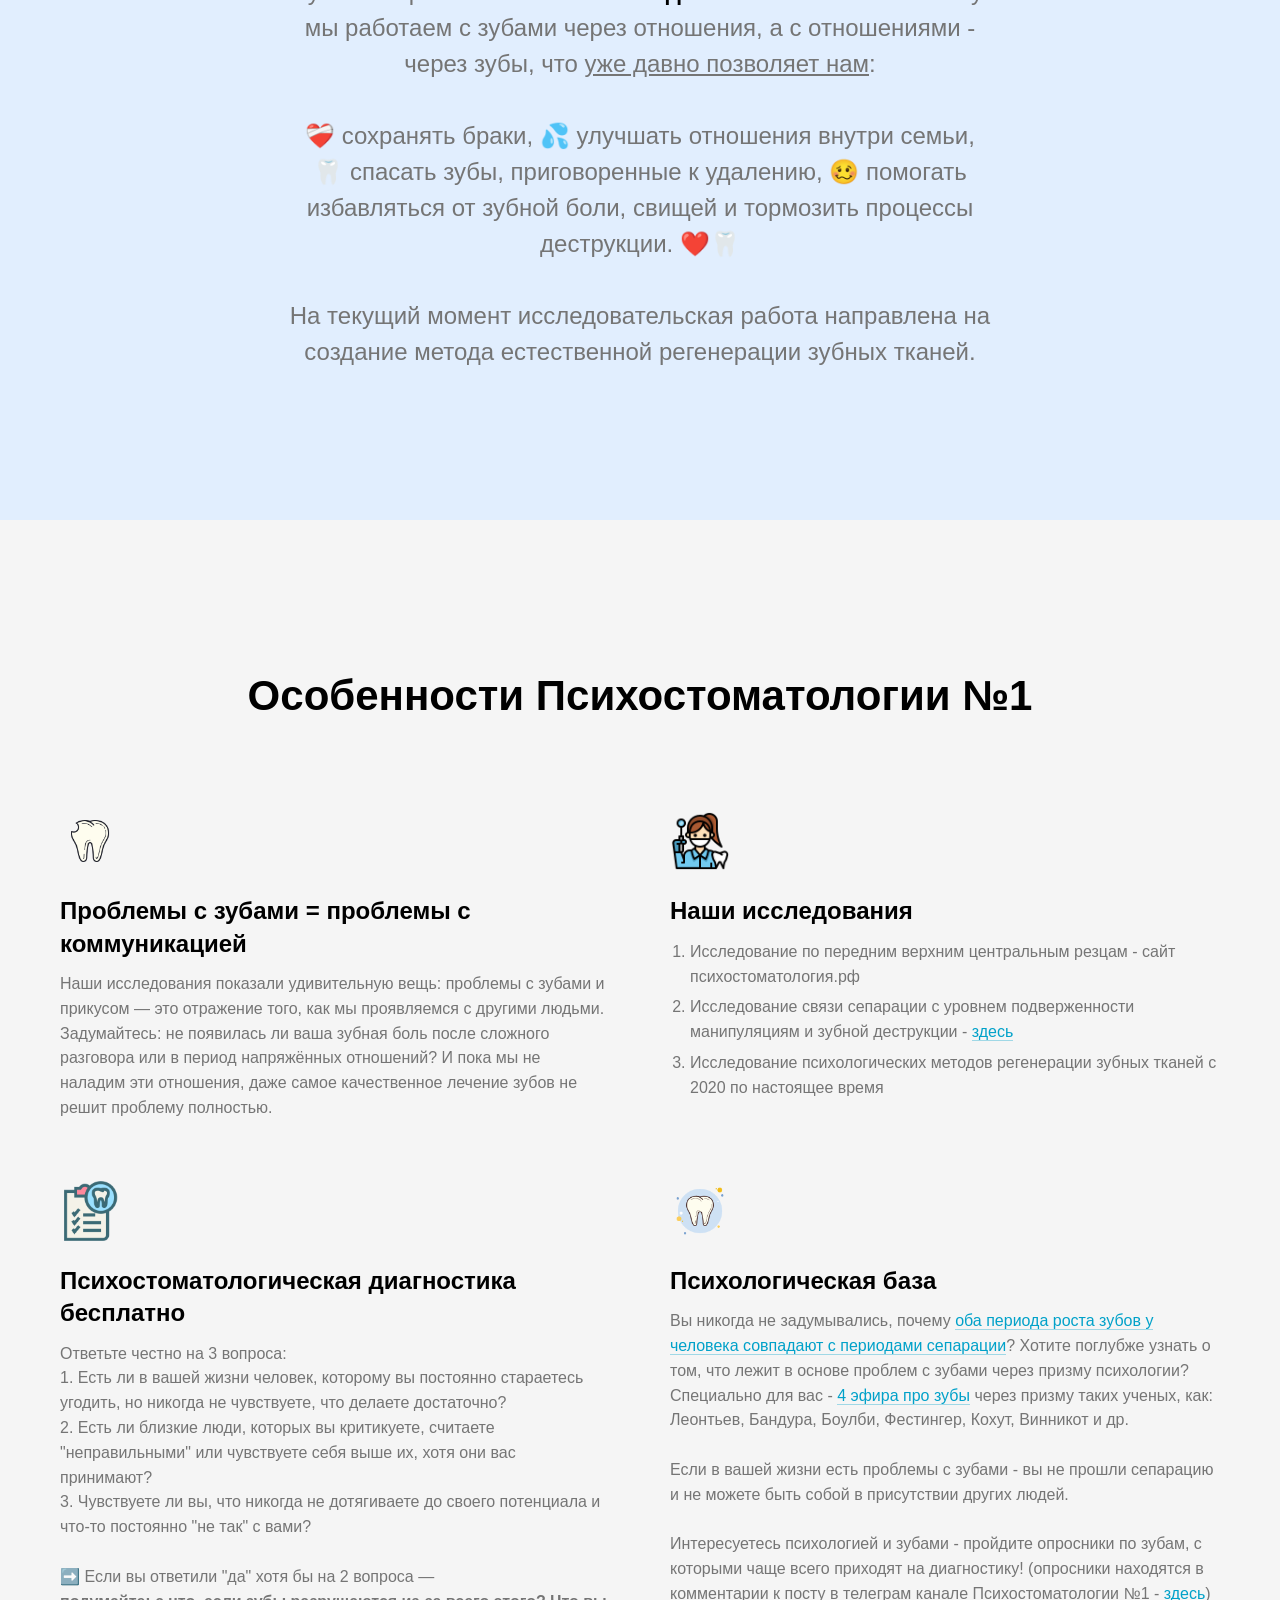
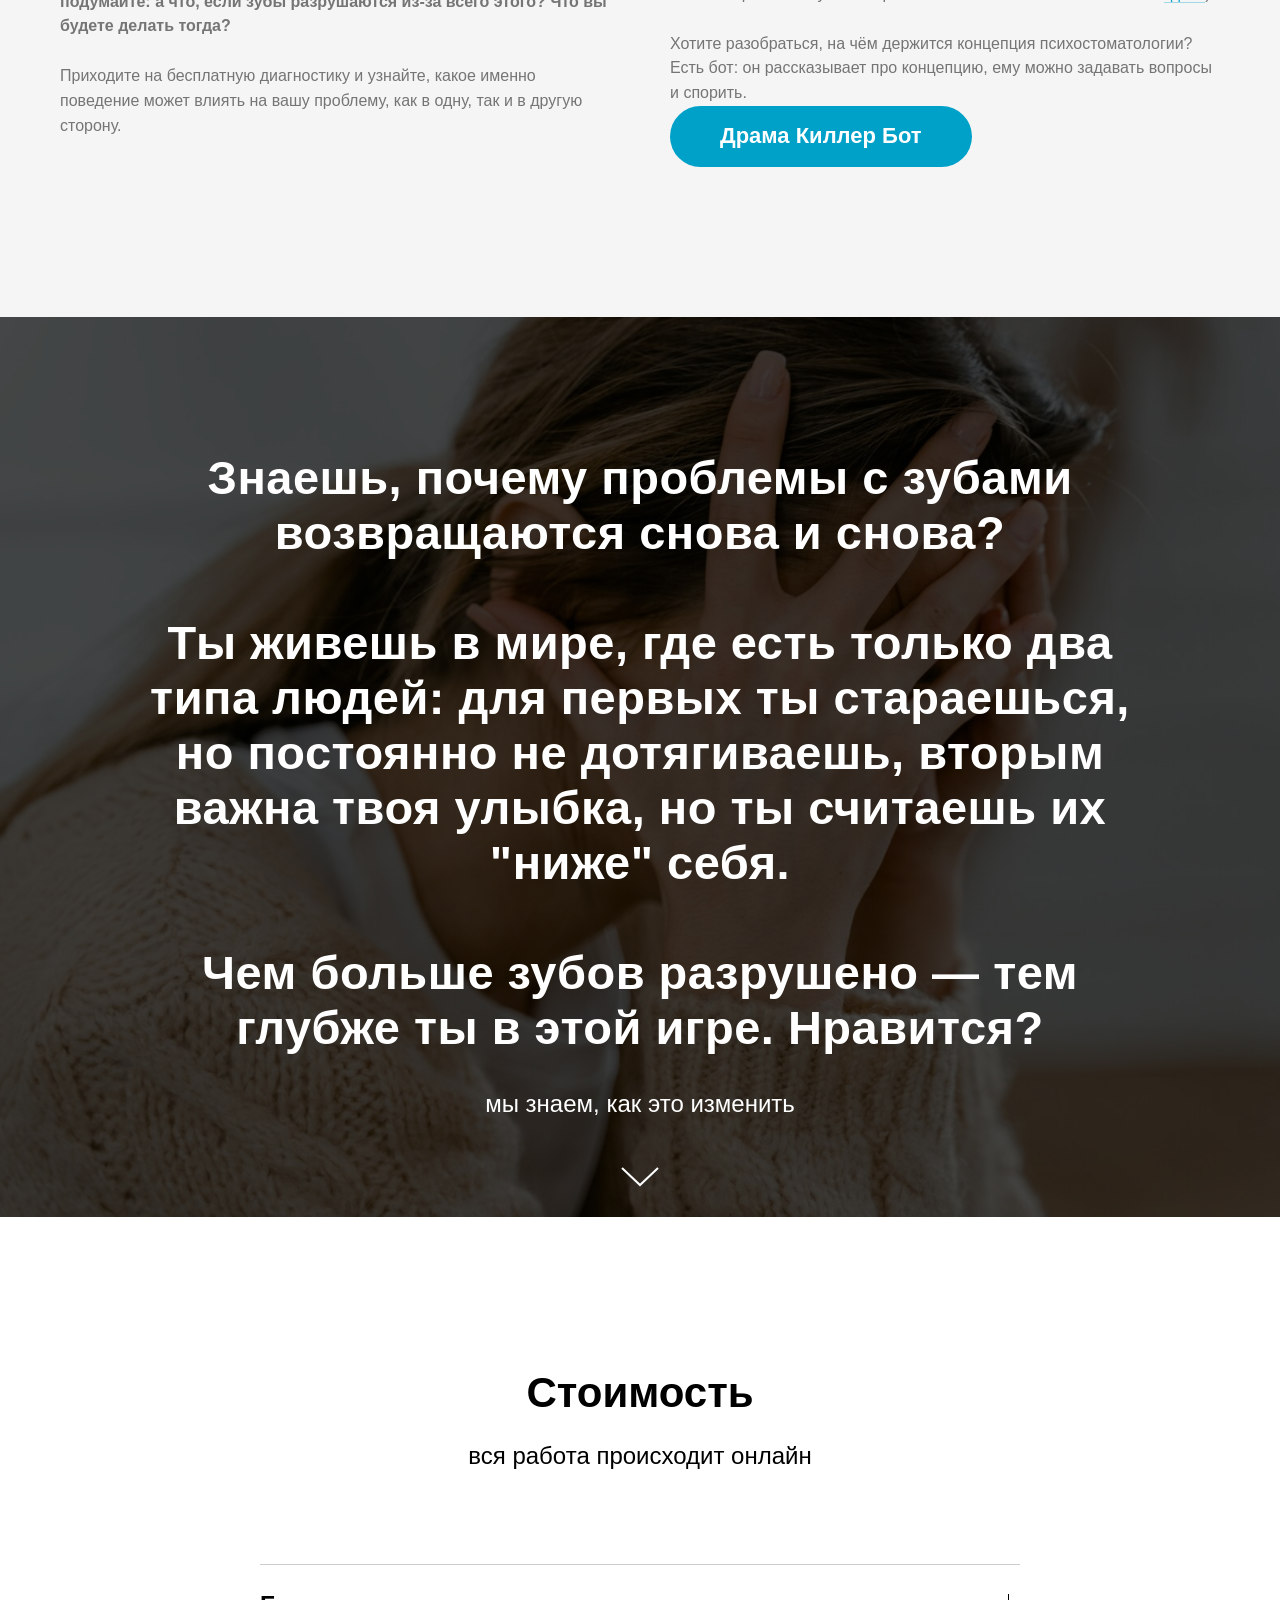
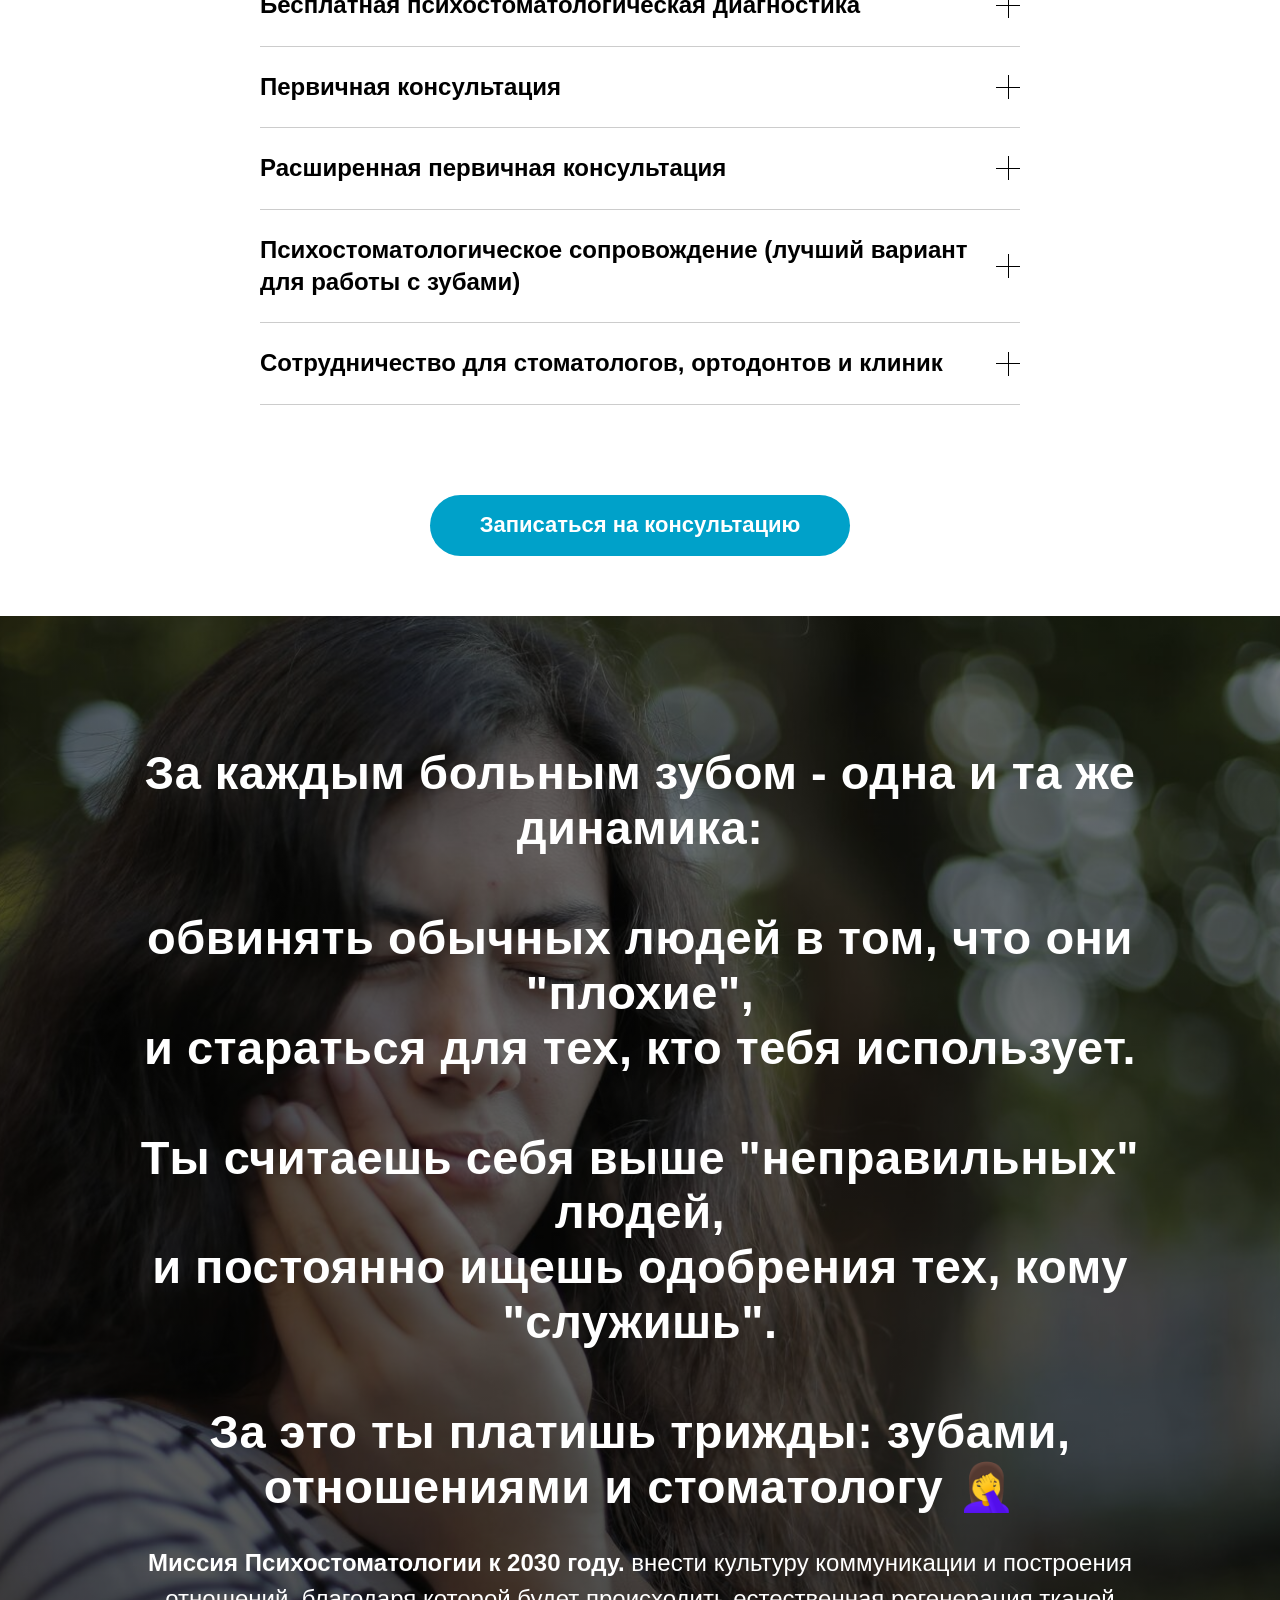
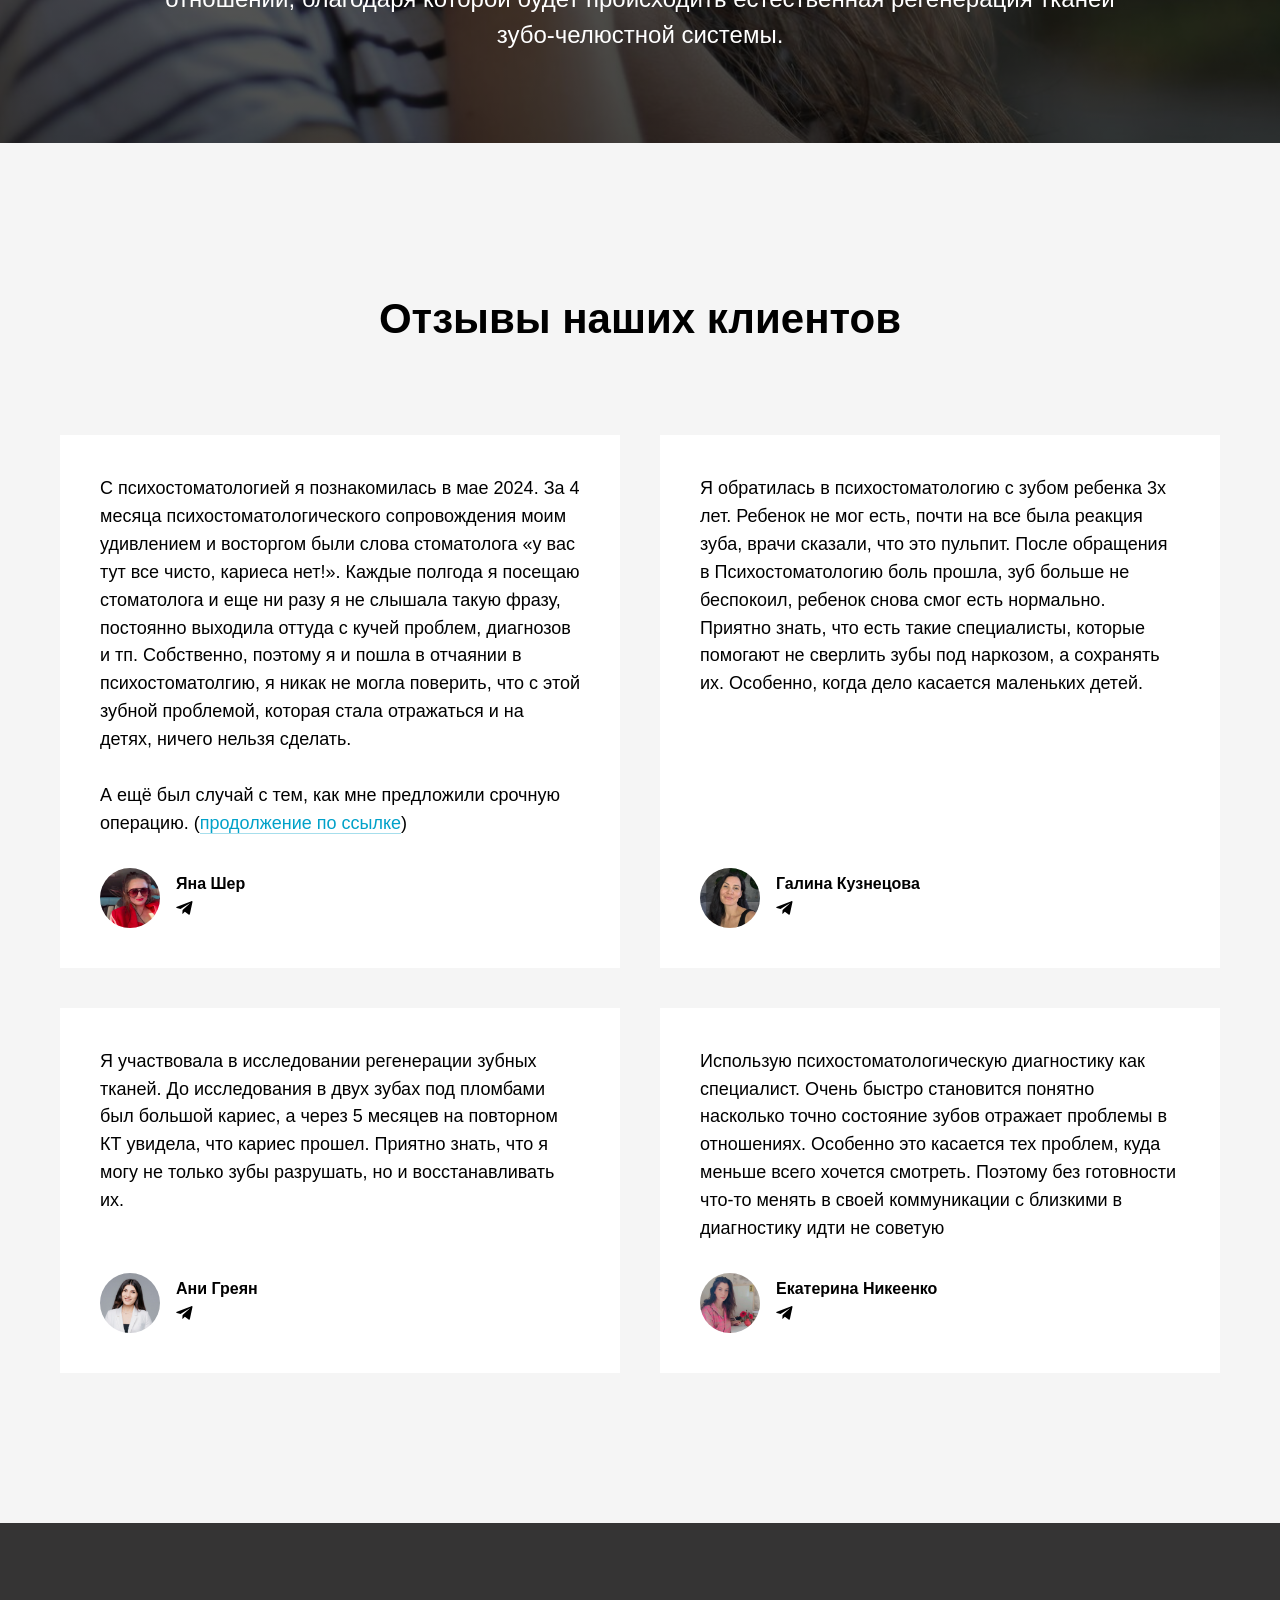
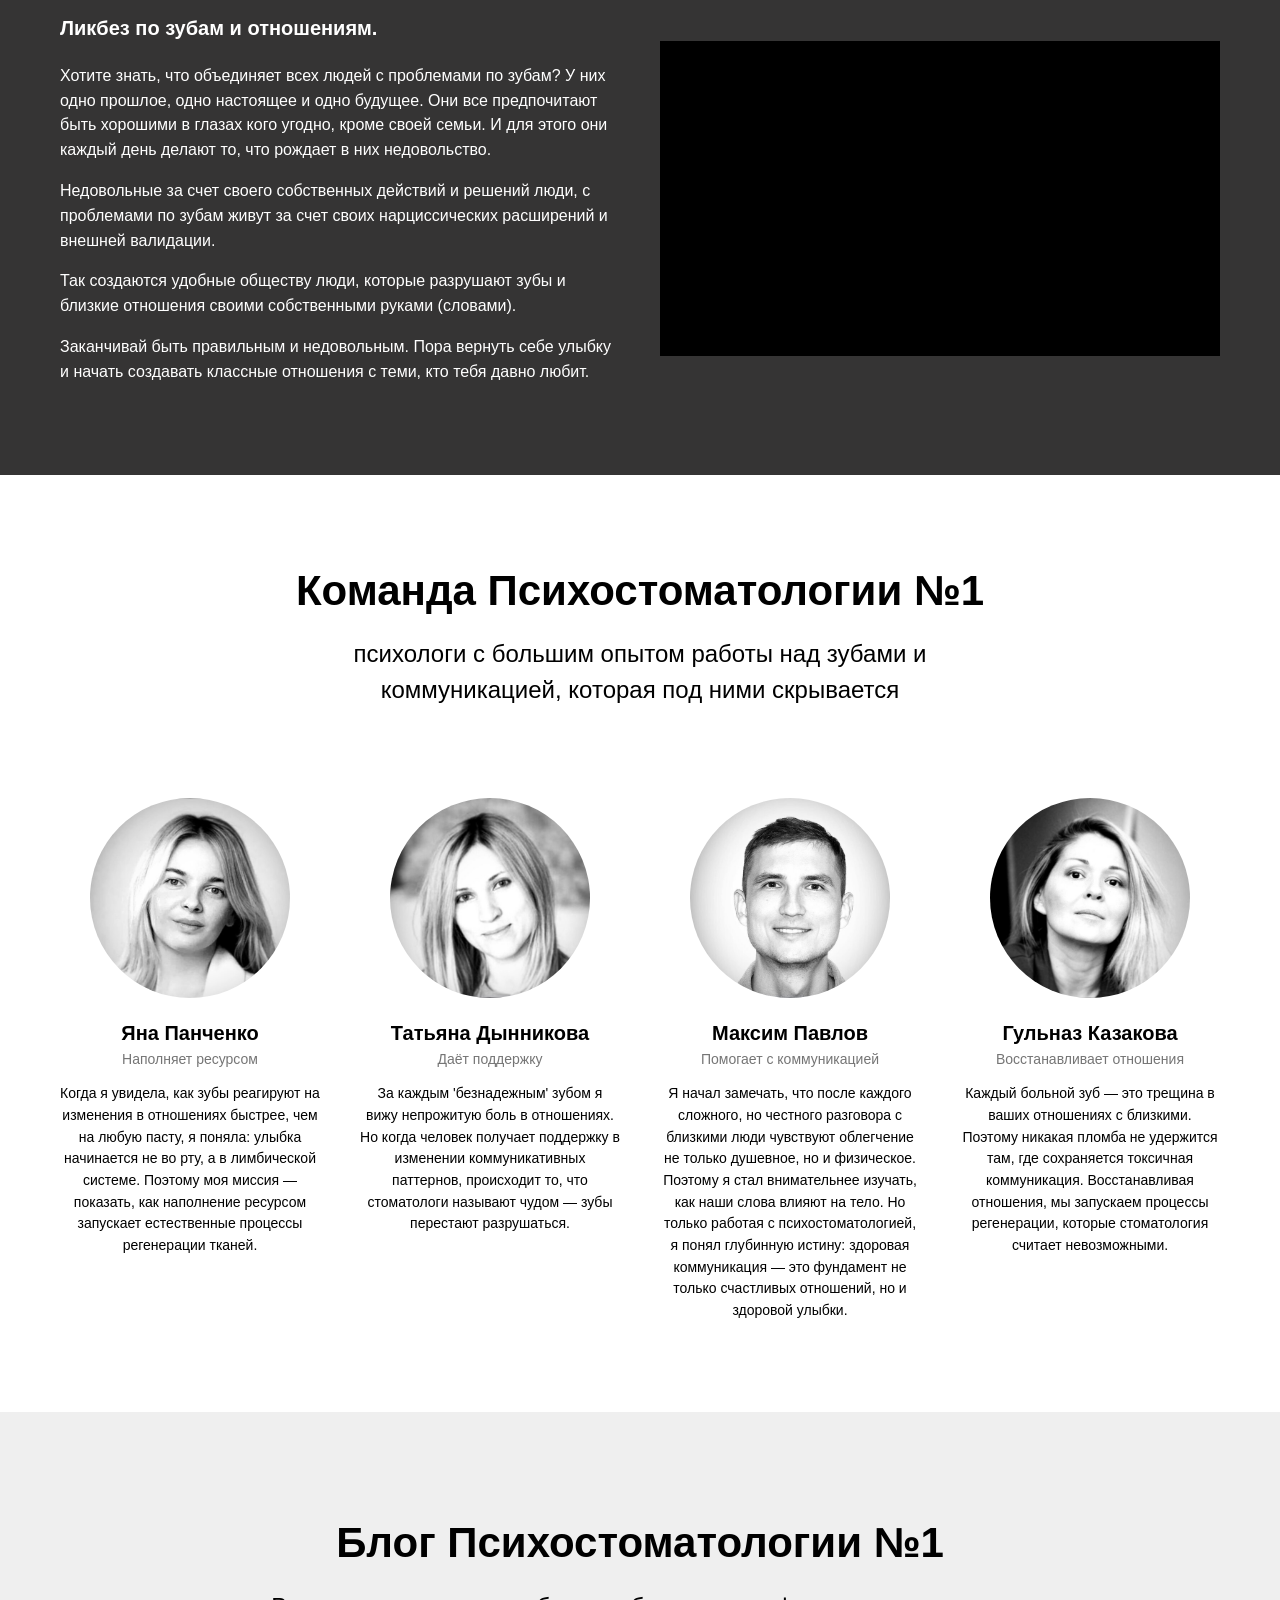
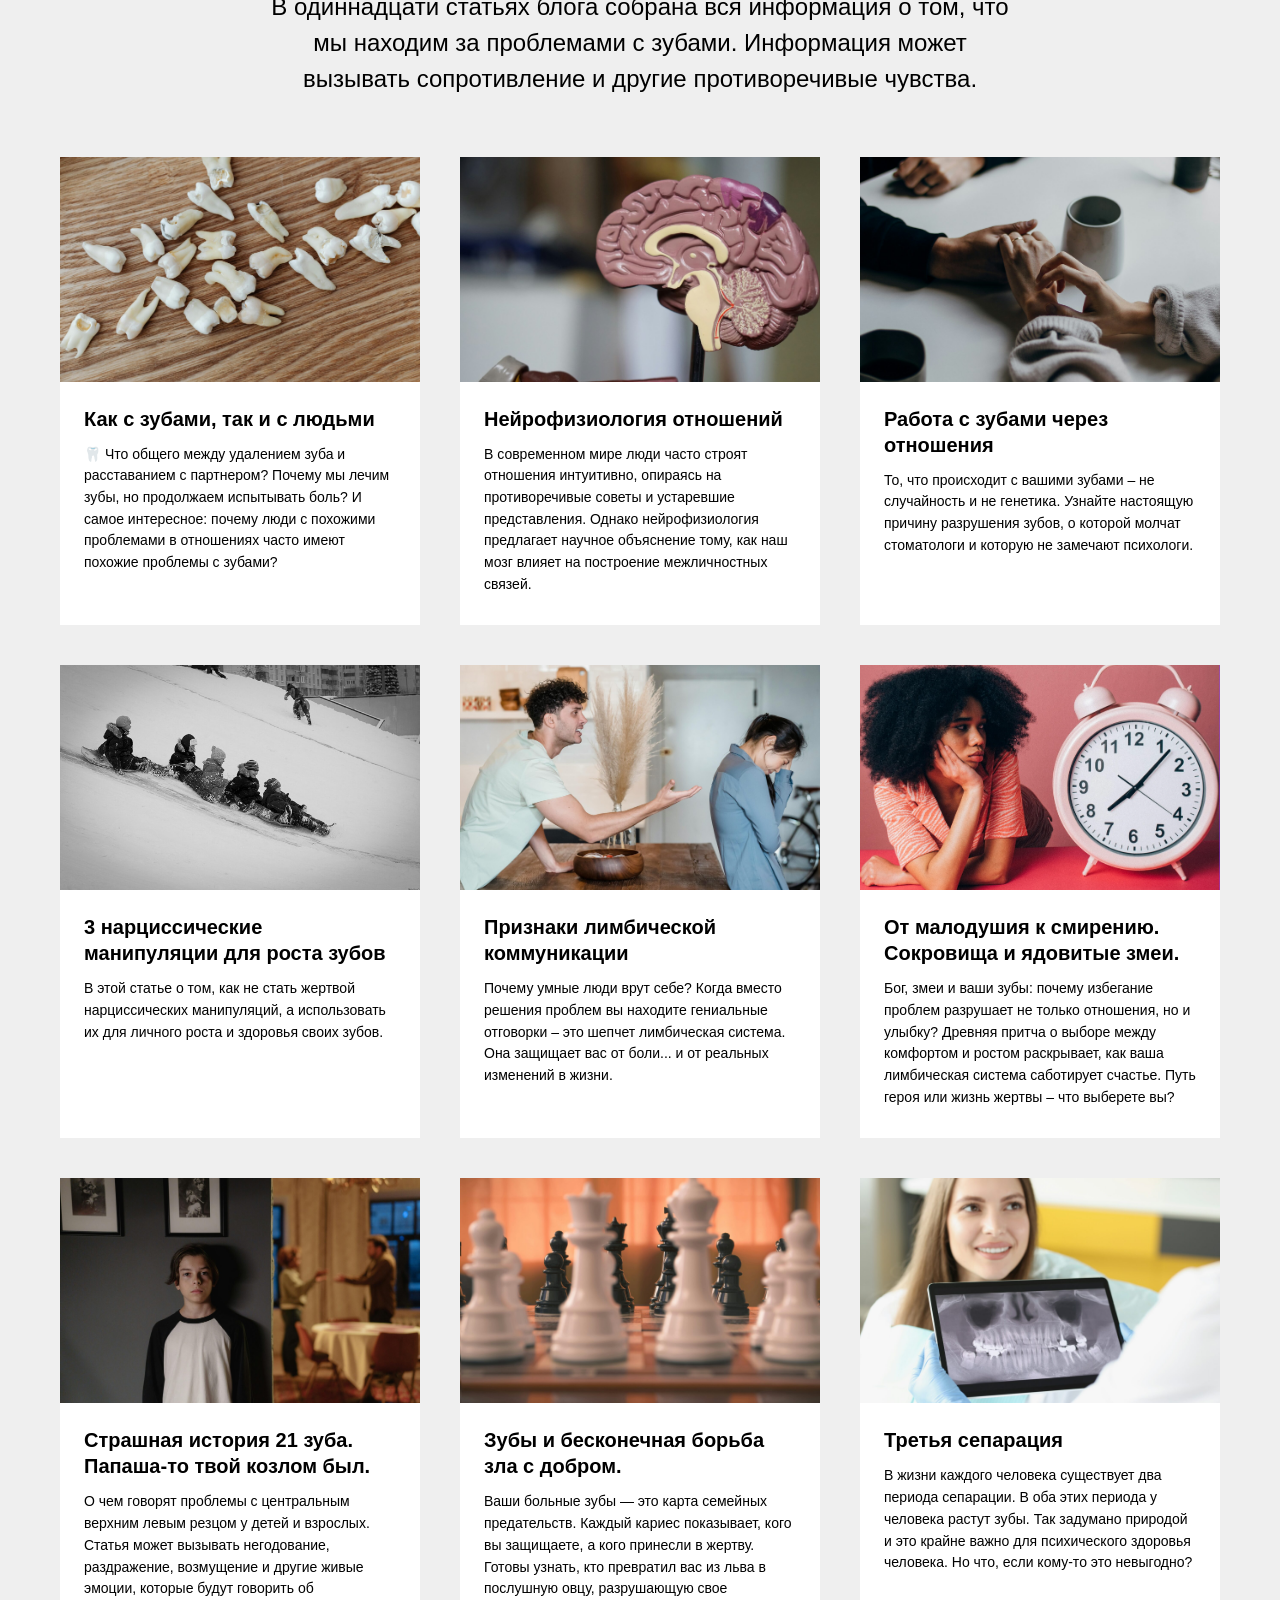
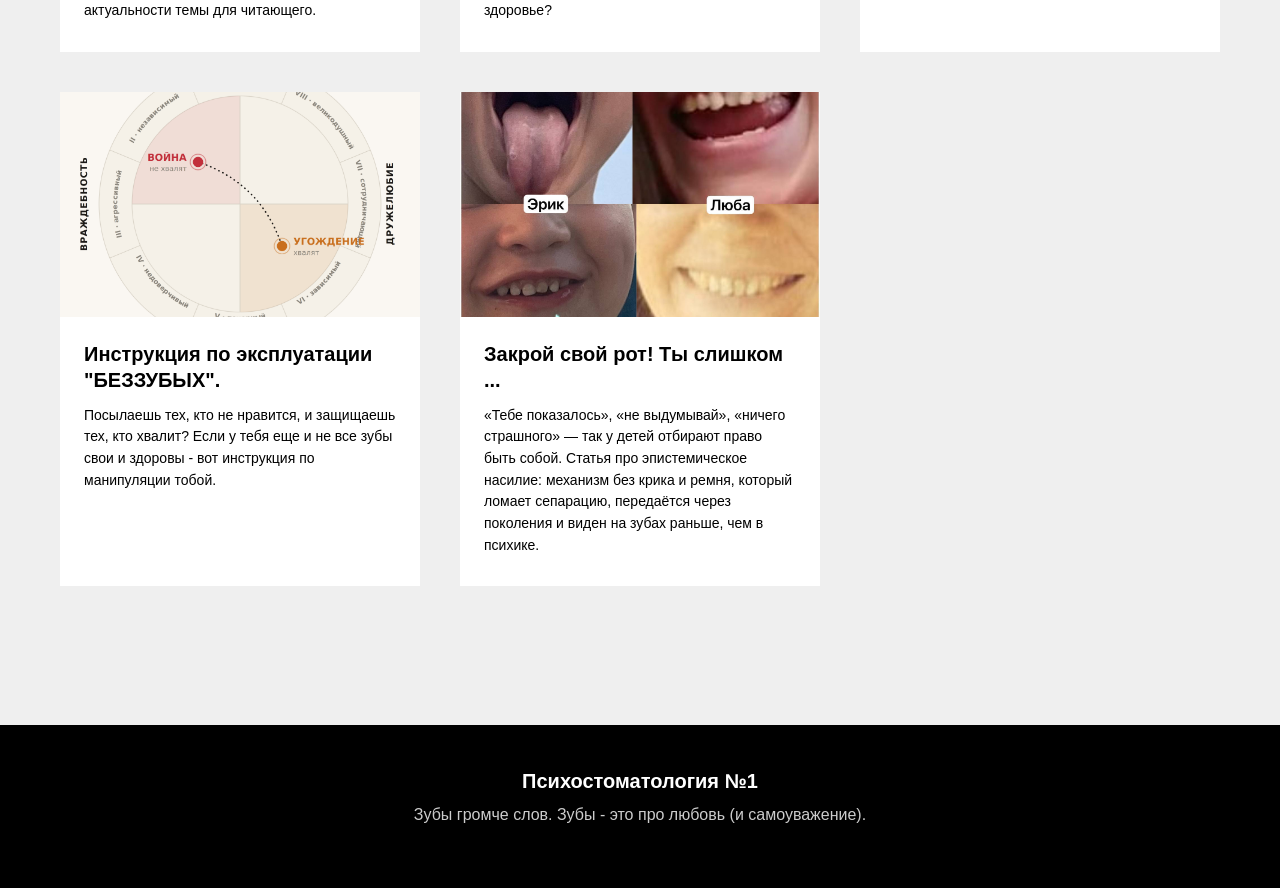
==== commit 951ff730: "Link teeth/separation phrase to Google search (ТЗ-9.2) Co-Authored-By: Claude Opus 5.5 <noreply@anth" ====
--- a/index.html
+++ b/index.html
@@ -98,7 +98,7 @@
         <img src="./assets/img/66623166-icons8-tooth-100.png" alt="" width="60" height="60">
         <h3 class="name-xl">Психологическая база</h3>
         <div class="descr-xs">
-          <p>Вы никогда не задумывались, почему оба периода роста зубов у человека совпадают с периодами сепарации? Хотите поглубже узнать о том, что лежит в основе проблем с зубами через призму психологии? Специально для вас - <a class="link" href="https://t.me/psy_teeth_official/477">4 эфира про зубы</a> через призму таких ученых, как: Леонтьев, Бандура, Боулби, Фестингер, Кохут, Винникот и др.</p>
+          <p>Вы никогда не задумывались, почему <a class="link" href="https://www.google.com/search?q=%D1%81%D0%BE%D0%B2%D0%BF%D0%B0%D0%B4%D0%B0%D1%8E%D1%82+%D0%BB%D0%B8+%D0%BF%D0%B5%D1%80%D0%B8%D0%BE%D0%B4%D1%8B+%D1%80%D0%BE%D1%81%D1%82%D0%B0+%D0%B7%D1%83%D0%B1%D0%BE%D0%B2+%D1%81+%D0%BF%D0%B5%D1%80%D0%B8%D0%BE%D0%B4%D0%B0%D0%BC%D0%B8+%D1%81%D0%B5%D0%BF%D0%B0%D1%80%D0%B0%D1%86%D0%B8%D0%B8+%D1%80%D0%B5%D0%B1%D1%91%D0%BD%D0%BA%D0%B0+%D0%BE%D1%82+%D1%80%D0%BE%D0%B4%D0%B8%D1%82%D0%B5%D0%BB%D0%B5%D0%B9" target="_blank" rel="noopener">оба периода роста зубов у человека совпадают с периодами сепарации</a>? Хотите поглубже узнать о том, что лежит в основе проблем с зубами через призму психологии? Специально для вас - <a class="link" href="https://t.me/psy_teeth_official/477">4 эфира про зубы</a> через призму таких ученых, как: Леонтьев, Бандура, Боулби, Фестингер, Кохут, Винникот и др.</p>
           <br>
           <p>Если в вашей жизни есть проблемы с зубами - вы не прошли сепарацию и не можете быть собой в присутствии других людей.</p>
           <br>
